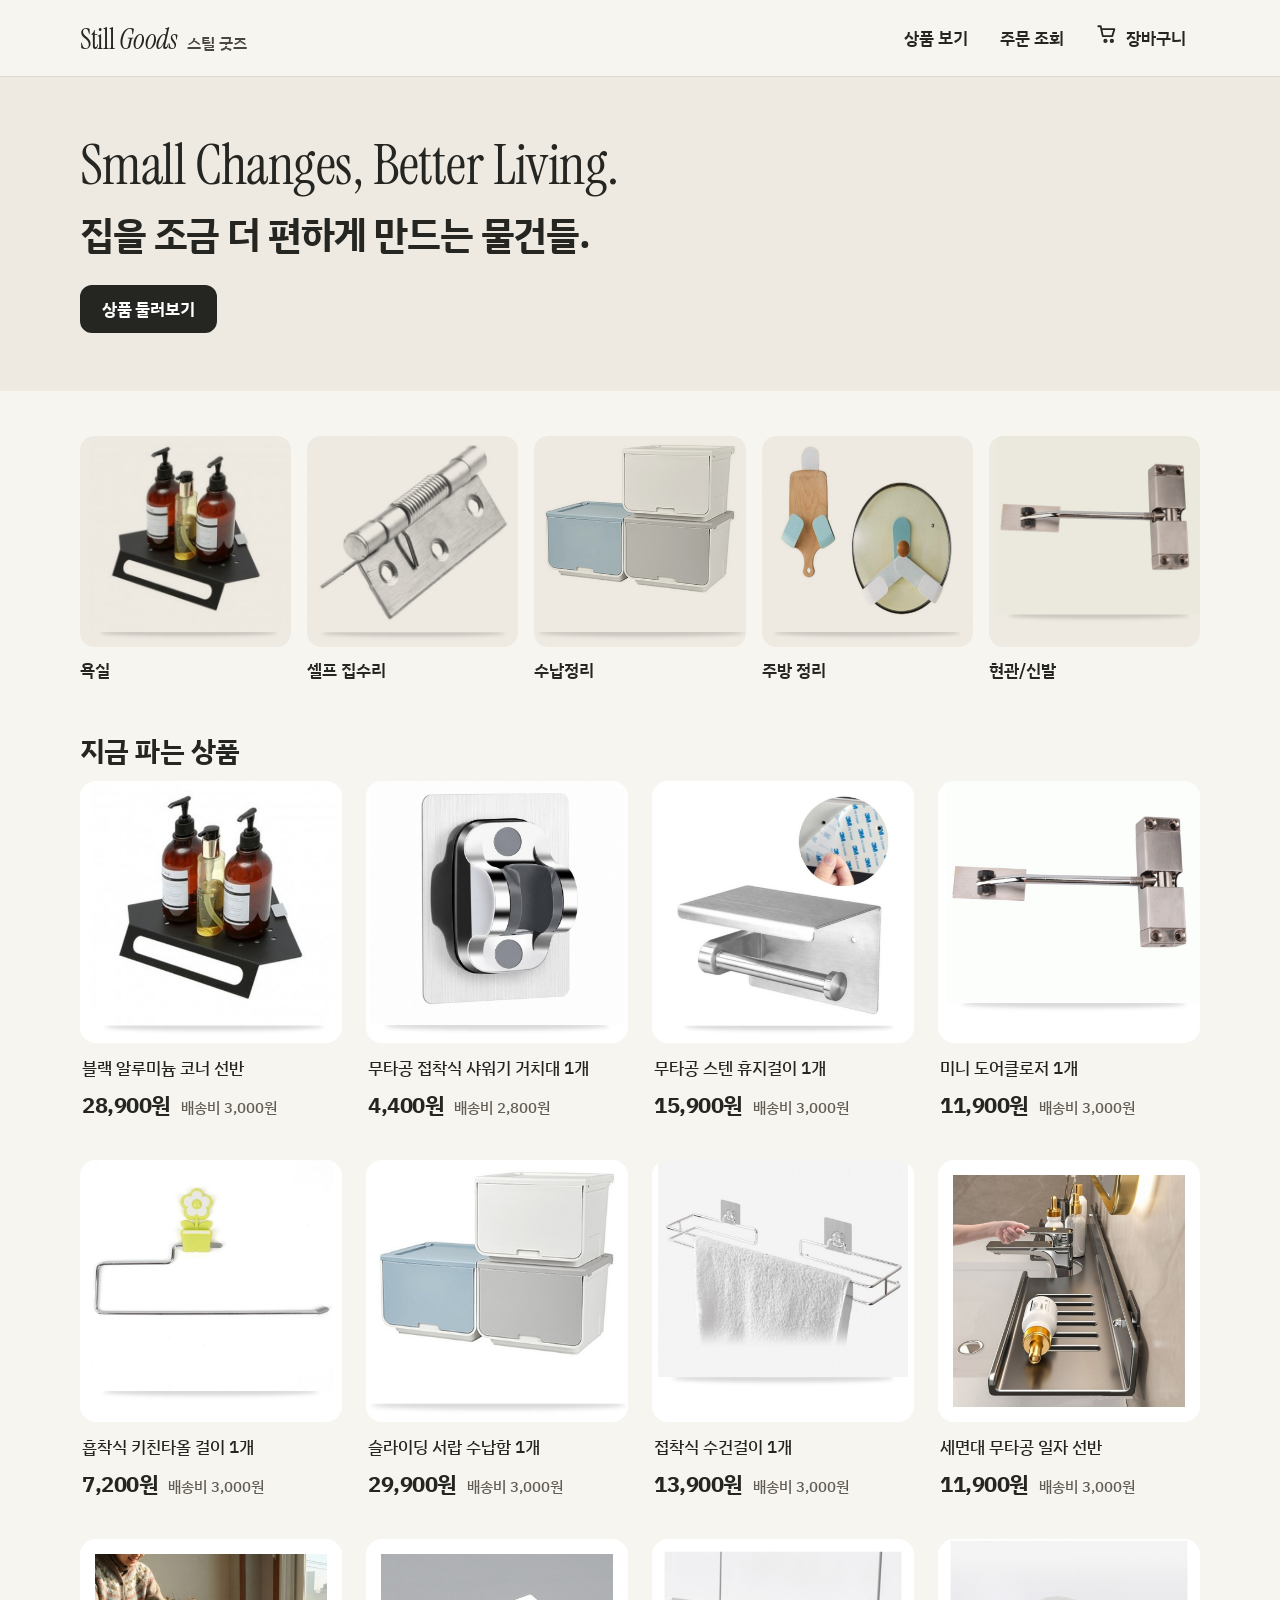
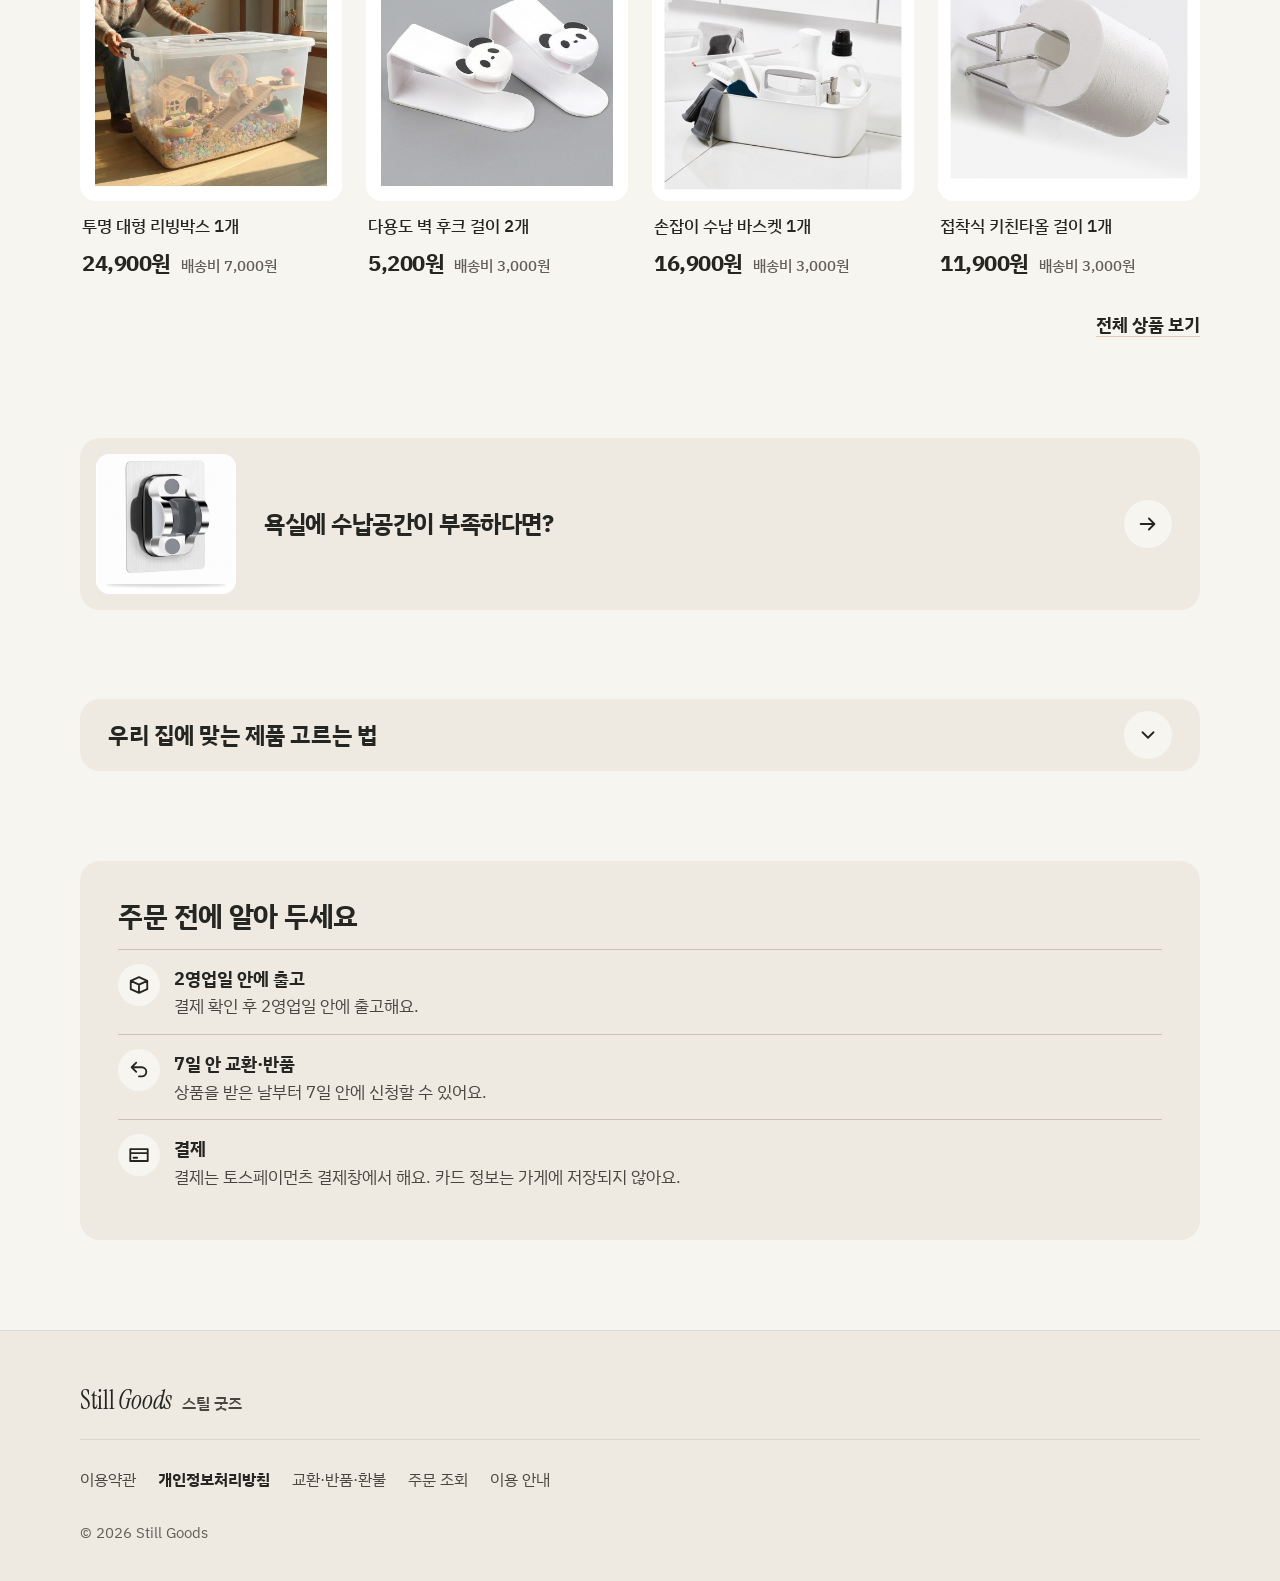
==== index.html @ 05ec506e "Still Goods 5판 — 홈 '배송비 포함' 안내 줄은 모두 배송비 포함일 때만(사실 문장)" ====
<!doctype html>
<html lang="ko">
<head>
<meta charset="utf-8">
<meta name="viewport" content="width=device-width, initial-scale=1, viewport-fit=cover">
<title>Still Goods 스틸 굿즈</title>
<meta name="description" content="Still Goods 스틸 굿즈 — 집을 직접 관리할 때 필요한 생활용품을 분야별로 골라 보세요.">
<meta name="theme-color" content="#ffffff">
<link rel="icon" href="assets/icon.svg" type="image/svg+xml">
<!-- 홈(4판) — 첫인상(영문 · 한글 한 줄 · 상품 사진 셋) → 분야(사진 칸) → 지금 파는 상품 → 문제 → 해결 → 고르는 법(접힌 카드 · data/guides.json) → 주문 전에 알아 두세요 → 문의(config.json contact) -->
<link rel="preconnect" href="https://fonts.googleapis.com">
<link rel="preconnect" href="https://fonts.gstatic.com" crossorigin>
<link rel="stylesheet" href="https://fonts.googleapis.com/css2?family=Instrument+Serif:ital@0;1&family=IBM+Plex+Mono:wght@400;500&family=IBM+Plex+Sans+KR:wght@400;500;600;700&display=swap">
<link rel="stylesheet" href="assets/style.css">
<link rel="stylesheet" href="assets/shop.css">
</head>
<body data-page="home">

<header class="hd">
  <div class="wrap hd-row">
    <a class="wm" href="index.html" aria-label="Still Goods 스틸 굿즈 처음으로" data-copy-aria="brand.home_aria"><span class="wm-en">Still <i>Goods</i></span><span class="wm-ko" data-copy="brand.name_ko">스틸 굿즈</span></a>
    <nav class="nav" aria-label="가게 메뉴" data-copy-aria="nav.aria" data-shop><a class="nav-wide" href="shop.html" data-nav="shop" data-copy="nav.shop">상품 보기</a><a class="nav-wide" href="order.html" data-nav="order" data-copy="nav.order">주문 조회</a><a class="nav-cart" href="cart.html" data-nav="cart"><span data-icon="cart"></span><span class="nav-cart-t" data-copy="nav.cart">장바구니</span><span class="cnt" data-cart-count></span></a><button class="nav-menu" type="button" aria-expanded="false" aria-controls="navPanel" aria-label="메뉴" data-copy-aria="nav.menu" data-menu><span data-icon="menu"></span><span data-copy="nav.menu">메뉴</span></button></nav>
  </div>
  <div class="nav-panel" id="navPanel" data-shop hidden>
    <div class="wrap"><a href="shop.html" data-copy="nav.shop">상품 보기</a><a href="order.html" data-copy="nav.order">주문 조회</a><a href="#ask" data-contact hidden data-copy="nav.inquiry">문의하기</a></div>
  </div>
</header>

<main id="top">
  <!-- 첫인상 — 영문 한 줄 · 한글 한 줄 · 단추(글 + 여백). config.json hero_photo(쓰는 장면 사진, 예: assets/hero.jpg)가 생기면 그 자리에 큰 사진 한 장(app.js — 비면 숨김 · 요청 0) -->
  <section class="hero" id="hero" aria-labelledby="heroH">
    <div class="wrap hero-row">
      <div class="hero-t">
        <p class="hero-en" lang="en" data-copy="home.hero_en">Small Changes, Better Living.</p>
        <h1 class="hero-ko" id="heroH" data-copy="home.hero_ko">집을 조금 더 편하게 만드는 물건들.</h1>
        <a class="btn small hero-go" href="shop.html" data-shop data-copy="home.hero_cta">상품 둘러보기</a>
      </div>
      <div class="hero-photo" id="heroPhoto" hidden></div>
    </div>
  </section>

  <!-- 분야 — data/products.json 의 분야 값(상품이 있는 분야만) · 대표 상품 사진 + 분야 이름 -->
  <section class="sec" id="catsSec" aria-label="분야" data-copy-aria="filter.aria" data-shop>
    <div class="wrap">
      <ul class="cats" id="cats"></ul>
    </div>
  </section>

  <section class="sec" id="picks" aria-labelledby="picksH">
    <div class="wrap">
      <div class="sec-head">
        <div><h2 class="h2" id="picksH" data-copy="home.grid_title">지금 파는 상품</h2><p class="sub" id="gridSub" data-copy="home.grid_sub" hidden>모두 배송비가 포함된 가격이에요.</p></div>
      </div>
      <ul class="grid" id="grid"></ul>
      <p class="grid-more"><a class="textlink" href="shop.html" data-shop data-copy="home.all">전체 상품 보기</a></p>
    </div>
  </section>

  <!-- 문제 → 해결 — copy.ko.js 의 home.problem.<분야> 문장이 있고 그 분야 상품이 있을 때만 카드(없으면 절째 숨김) -->
  <section class="sec" id="problems" hidden>
    <div class="wrap">
      <ul class="probs" id="probList"></ul>
    </div>
  </section>

  <!-- 고르는 법 — 한 줄 카드(닫힘 기본) → 열면 data/guides.json 의 분야 탭 · 세 단계 · 주의 · 그 분야 상품 보기(없으면 숨김) -->
  <section class="sec" id="guide" aria-labelledby="guideH" hidden>
    <div class="wrap">
      <details class="guide-card">
        <summary><h2 class="guide-card-t" id="guideH" data-copy="home.guide_card">우리 집에 맞는 제품 고르는 법</h2><span class="guide-card-ic" data-icon="chev"></span></summary>
        <div class="guide-body">
          <div class="filters guide-tabs" id="guideTabs" role="group" aria-label="분야 고르기" data-copy-aria="guide.tabs_aria"></div>
          <ol class="guide-steps" id="guideSteps"></ol>
          <div class="cautions" id="guideCautions" hidden>
            <h3 data-copy="guide.cautions_title">고를 때 이런 점도 봐 주세요</h3>
            <ul id="guideCautionList"></ul>
          </div>
          <a class="textlink" id="guideGo" href="shop.html" data-shop hidden></a>
        </div>
      </details>
    </div>
  </section>

  <section class="sec" id="promise" aria-labelledby="promiseH">
    <div class="wrap">
      <div class="promise">
        <h2 class="h2" id="promiseH" data-copy="promise.title">주문 전에 알아 두세요</h2>
        <ul class="three">
          <li id="trustShip" hidden><span class="three-ic" data-icon="truck"></span><div><b data-copy="home.trust_1.title">배송비 포함</b><span data-copy="home.trust_1.desc">상품 가격에 배송비가 포함되어 있어요.</span></div></li>
          <li><span class="three-ic" data-icon="box"></span><div><b data-copy="home.trust_2.title">2영업일 안에 출고</b><span data-copy="home.trust_2.desc">결제 확인 후 2영업일 안에 출고해요.</span></div></li>
          <li><span class="three-ic" data-icon="back"></span><div><b data-copy="home.trust_3.title">7일 안 교환·반품</b><span data-copy="home.trust_3.desc">상품을 받은 날부터 7일 안에 신청할 수 있어요.</span></div></li>
          <li><span class="three-ic" data-icon="card"></span><div><b data-copy="three.pay">결제</b><span data-copy="checkout.real_note">결제는 토스페이먼츠 결제창에서 해요. 카드 정보는 가게에 저장되지 않아요.</span></div></li>
        </ul>
      </div>
    </div>
  </section>

  <div class="wrap">
    <section class="sec" id="ask" aria-labelledby="askH" hidden>
      <div class="ask"><span class="ask-ic" data-icon="chat"></span><div class="ask-t"><b id="askH" data-copy="ask.title">궁금한 점이 있으세요?</b><p data-copy="ask.body">편한 방법으로 물어보세요. 확인하고 답해 드려요.</p><p class="note" id="askHours" hidden></p></div><div class="ask-btns" id="askBtns"></div></div>
    </section>
  </div>

  <!-- 다른 곳에서도 — config.json 에 장터 주소(https)가 있을 때만 -->
  <section class="sec stores" id="stores" aria-labelledby="storesH" hidden>
    <div class="wrap">
      <div class="sec-head"><div><h2 class="h2" id="storesH" data-copy="home.stores_title">다른 곳에서도</h2><p class="sub" data-copy="home.stores_sub">같은 상품을 장터에서도 팔아요.</p></div></div>
      <div class="btns">
        <a class="btn ghost go is-off" id="goCoupang" href="#" aria-disabled="true" hidden><span data-copy="home.store_coupang">쿠팡</span><span data-icon="arrow"></span></a>
        <a class="btn ghost go is-off" id="goNaver" href="#" aria-disabled="true" hidden><span data-copy="home.store_naver">네이버 스마트스토어</span><span data-icon="arrow"></span></a>
      </div>
    </div>
  </section>
</main>

<footer class="ft">
  <div class="wrap">
    <div class="ft-top"><a class="wm" href="index.html"><span class="wm-en">Still <i>Goods</i></span><span class="wm-ko" data-copy="brand.name_ko">스틸 굿즈</span></a></div>
    <nav class="ft-links" aria-label="약관과 안내" data-copy-aria="footer.links_aria" data-shop><a href="policy/terms.html" data-copy="footer.terms">이용약관</a><a href="policy/privacy.html"><b data-copy="footer.privacy">개인정보처리방침</b></a><a href="policy/refund.html" data-copy="footer.refund">교환·반품·환불</a><a href="order.html" data-copy="nav.order">주문 조회</a><a href="#ask" data-contact hidden data-copy="nav.inquiry">문의하기</a><a href="LICENSES.md" data-copy="footer.info_link">이용 안내</a></nav>
    <dl class="biz" id="biz" hidden></dl>
    <p class="copy" data-copy="footer.copyright">© 2026 Still Goods</p>
  </div>
</footer>

<script src="assets/copy.ko.js"></script>
<script src="assets/ui.js"></script>
<script src="assets/app.js"></script>
</body>
</html>
---- assets/style.css ----
/* Still Goods · 스틸 굿즈 — 4판 디자인 체계(docs/자사몰_디자인_방향_4판.md — 3판의 색 · 글꼴 위에 차례 · 겉모습만 바꿈)
   4판: 카드 · 분야 칸 · 상자 테두리 0(여백 · 옅은 바탕으로 나눔) · 초록 세로줄 0 · 배지 → 작은 글 · 폰 h1 28px · 구획 여백 넓게.
   입력 칸 · 체크 · 단추 · 칩의 테두리는 그대로(조작 요소는 테두리가 있어야 보인다).
   색(4판 2차, 오너 선택 2026-10-29 — 시안 A 수정판): 웜 아이보리 바탕(#F7F5F0) · 크림 구획(#EEEAE2) · 차콜 글자 · 단추(#252521, 흰 글 15:1) · 주황(#C66A43)은 아이콘 · 밑줄 · 초점만 ·
   보조글 #625D55(바탕 6.0:1 · 크림 5.4:1). 고딕(IBM Plex Sans KR) · 워드마크 · 첫 화면 영문만 Instrument Serif · 주문번호 같은 값은 IBM Plex Mono.
   방향서 3절: 사진이 주인공(칸 가득) · 본문 18px(폰 17px) · 값 22~32px 굵게 · 대비 7:1 근처 · 누르는 곳 48px 이상 · 한 줄에 한 정보.
   아치 · 번호판 · 영문 머리말 0. 이 파일 = 바탕 · 머리 · 바닥 · 단추 · 사진 칸 · 홈. 가게 부품은 shop.css. */
:root{
  --bg:#F7F5F0; --soft:#EEEAE2; --soft-2:#E4DFD5; --line:#DDD8CE; --line-2:#C9C3B7;
  --ink:#252521; --ink-2:#4A463F; --ink-3:#625D55;
  /* --green = 단추 · 링크 · 켜진 칩의 강조색(이름은 3판 그대로, 값은 차콜). 주황 --accent 는 아이콘 · 밑줄 · 초점 테두리만(글자 · 단추엔 대비 3.5:1 미달) */
  --green:#252521; --green-2:#0F0F0D; --green-soft:#F1E4DC; --green-line:#E3C9BA; --accent:#C66A43;
  --warn:#8a3b2e; --warn-soft:#f7e9e5;
  --f-ui:"IBM Plex Sans KR","Apple SD Gothic Neo","Malgun Gothic",sans-serif;
  --f-mono:"IBM Plex Mono",monospace;
  --f-display:"Instrument Serif","Times New Roman",serif;
  --r:16px; --gut:clamp(16px,4vw,40px); --sec:clamp(52px,7vw,96px);
}
*{box-sizing:border-box}
html{-webkit-text-size-adjust:100%;scroll-behavior:smooth}
body{margin:0;background:var(--bg);color:var(--ink);font-family:var(--f-ui);font-size:18px;line-height:1.7;word-break:keep-all;overflow-wrap:break-word;-webkit-font-smoothing:antialiased}
img{display:block;max-width:100%}
a{color:inherit;text-decoration:none}
button,input,select,textarea{font:inherit;color:inherit}
h1,h2,h3,p{margin:0}
[hidden]{display:none !important}
.wrap{width:100%;max-width:1200px;margin:0 auto;padding:0 var(--gut)}
.wrap.narrow{max-width:880px}
.ic{width:1em;height:1em;flex:none;fill:none;stroke:currentColor;stroke-width:2;stroke-linecap:round;stroke-linejoin:round}
:focus-visible{outline:3px solid var(--accent);outline-offset:3px;border-radius:8px}
/* 주황 강조 — 아이콘 동그라미 · 글 단추 밑줄 · 장바구니 개수만(글자 · 단추엔 쓰지 않음) */
.three-ic,.prob-go,.guide-card-ic,.ask-ic{color:var(--accent)}
.textlink{text-decoration-color:var(--accent)}
.cnt{background:var(--accent)}

/* ── 머리 ── */
.hd{position:sticky;top:0;z-index:20;background:var(--bg);border-bottom:1px solid var(--line);padding-top:env(safe-area-inset-top)}
.hd-row{display:flex;align-items:center;justify-content:space-between;gap:16px;min-height:76px}
.wm{display:inline-flex;align-items:baseline;gap:10px;min-height:48px;padding-top:12px;white-space:nowrap}
.wm-en{font-family:var(--f-display);font-size:28px;line-height:1;letter-spacing:-.01em;color:var(--ink)}
.wm-en i{font-style:italic}
.wm-ko{font-size:16px;font-weight:600;color:var(--ink-2)}
.nav{display:flex;align-items:center;gap:4px}
.nav a{display:inline-flex;align-items:center;gap:8px;min-height:48px;padding:0 14px;border-radius:12px;font-size:17px;font-weight:600;color:var(--ink)}
.nav a:hover{background:var(--soft)}
.nav a[aria-current="page"]{background:var(--green-soft);color:var(--green)}
.nav .ic{font-size:22px}
/* 4판 폰 메뉴 — 단추 · 아래로 펼치는 작은 판(컴퓨터 너비에서는 숨김) */
.nav-menu{display:none;align-items:center;gap:8px;min-height:48px;min-width:48px;padding:0 14px;border:2px solid var(--line-2);border-radius:12px;background:var(--bg);font-size:17px;font-weight:600;cursor:pointer}
.nav-menu .ic{font-size:22px}
.nav-menu[aria-expanded="true"]{border-color:var(--green);color:var(--green)}
.nav-panel{border-top:1px solid var(--line);background:var(--bg)}
.nav-panel .wrap{display:flex;flex-direction:column;padding-top:6px;padding-bottom:10px}
.nav-panel a{display:flex;align-items:center;min-height:52px;font-size:18px;font-weight:600;border-bottom:1px solid var(--soft-2)}
.nav-panel a:last-child{border-bottom:0}
@media (min-width:720px){.nav-panel{display:none !important}}
.cnt{display:inline-grid;place-items:center;min-width:24px;height:24px;padding:0 7px;border-radius:999px;background:var(--green);color:#fff;font-size:15px;font-weight:700;line-height:1}
.cnt:empty{display:none}

/* 시험 결제 띠 */
.band{padding:10px var(--gut);background:#fff4d6;border-bottom:1px solid #e8d49a;color:#5a4300;font-size:16px;font-weight:600;text-align:center}

/* ── 단추 ── */
.btn{display:inline-flex;align-items:center;justify-content:center;gap:10px;min-height:56px;padding:0 28px;border:2px solid var(--green);border-radius:12px;
  background:var(--green);color:#fff;font-size:18px;font-weight:700;letter-spacing:-.01em;text-align:center;cursor:pointer;transition:background .2s,border-color .2s}
.btn:hover{background:var(--green-2);border-color:var(--green-2)}
.btn .ic{font-size:22px}
.btn.line,.btn.ghost{background:var(--bg);color:var(--ink);border-color:var(--line-2)}
.btn.line:hover,.btn.ghost:hover{border-color:var(--ink);background:var(--bg)}
.btn.small{min-height:48px;padding:0 20px;font-size:17px}
.btn.wide{width:100%}
.btn.big{min-height:60px;font-size:19px}
.btn[disabled],.btn[aria-disabled="true"]{background:var(--soft-2);border-color:var(--soft-2);color:var(--ink-3);cursor:not-allowed}
.textlink{display:inline-flex;align-items:center;gap:6px;min-height:48px;font-weight:700;color:var(--green);text-decoration:underline;text-underline-offset:5px;text-decoration-color:var(--green-line)}
.textlink .ic{font-size:20px}

/* ── 사진 칸 — 상품이 칸의 90% 를 채우게(ui.js) ── */
.pic{position:relative;overflow:hidden;background:#fff;aspect-ratio:1/1}
.pic img{position:absolute;left:5%;top:5%;width:90%;max-width:none;height:auto}

/* ── 쪽 공통 ── */
.page{padding-top:clamp(20px,3vw,36px)}
.page-head{margin-bottom:clamp(20px,3vw,32px)}
.page-head h1{font-size:clamp(28px,3.4vw,40px);font-weight:700;line-height:1.3;letter-spacing:-.03em}
.lede{margin-top:10px;max-width:40em;font-size:clamp(17px,1.6vw,19px);line-height:1.7;color:var(--ink-2)}
.sec{padding-top:var(--sec)}
.h2{font-size:clamp(23px,2.3vw,28px);font-weight:700;line-height:1.35;letter-spacing:-.02em}
.sub{margin-top:6px;font-size:17px;color:var(--ink-2)}
.sec-head{display:flex;align-items:flex-end;justify-content:space-between;gap:16px;margin-bottom:12px}
.grid-more{display:flex;justify-content:flex-end;margin-top:18px}   /* 전체 상품 보기 — 격자 아래(4판 2차: 제목 밑에 홀로 서던 글 단추를 끝으로) */
/* 4판 2차: 첫 화면 바로 아래 분야 · 상품은 구획 간격의 반 — 문제 · 고르는 법 · 알아 두세요 사이는 --sec 그대로 */
#catsSec,#picks{padding-top:clamp(28px,3.5vw,48px)}
.note{margin:0;font-size:16px;line-height:1.6;color:var(--ink-3)}

/* ── 홈: 브랜드 첫인상(4판 2차 — 글 + 여백. assets/hero.jpg 가 있을 때만 옆(폰은 아래)에 큰 사진 한 장) ── */
.hero{background:var(--soft);padding:clamp(28px,4.5vw,64px) 0 clamp(32px,4.5vw,64px)}
.hero-row{display:grid;grid-template-columns:minmax(0,1fr);gap:clamp(24px,4vw,64px);align-items:center}
.hero-row.has-photo{grid-template-columns:minmax(0,1fr) minmax(0,1.15fr)}
.hero-en{font-family:var(--f-display);font-size:clamp(34px,4.4vw,60px);line-height:1.08;letter-spacing:-.01em;color:var(--ink)}
.hero-ko{margin-top:14px;font-size:clamp(28px,3vw,40px);font-weight:700;line-height:1.35;letter-spacing:-.03em}
.hero-go{margin-top:24px}
/* 사진 파일 그대로 — 칸을 채워 자름(object-fit:cover), 90% 맞춤 · 가공 · 글자 얹기 0 */
.hero-photo{overflow:hidden;aspect-ratio:4/3;border-radius:20px;background:var(--soft-2)}
.hero-photo img{width:100%;height:100%;max-width:none;object-fit:cover}

/* ── 홈: 분야(4판 2차 — 사진이 칸 전체 · 이름은 사진 아래 작은 글. 상자 0) ── */
.cats{list-style:none;margin:0;padding:0;display:grid;grid-template-columns:repeat(auto-fit,minmax(150px,1fr));gap:16px}
.cat{display:flex;flex-direction:column;gap:8px;height:100%}
.cat .pic{border-radius:14px;background:var(--soft)}
.cat .pic img{mix-blend-mode:multiply}   /* 사진의 흰 바탕이 칸의 옅은 바탕으로 보이게(파일은 그대로) */
.cat:hover .pic{background:var(--soft-2)}
.cat-name{display:flex;align-items:center;min-height:32px;font-size:17px;font-weight:600;line-height:1.35;text-align:left}

/* ── 홈: 문제 → 해결(문장이 있는 분야만 — 가로로 넓은 카드, 여러 장이면 2열) ── */
.probs{list-style:none;margin:0;padding:0;display:grid;grid-template-columns:minmax(0,1fr);gap:16px}
.probs.many{grid-template-columns:repeat(2,minmax(0,1fr))}
.prob{display:flex;align-items:center;gap:clamp(16px,2.4vw,28px);min-height:120px;padding:16px clamp(16px,2.4vw,28px) 16px 16px;border-radius:20px;background:var(--soft);transition:background .2s}
.prob:hover{background:var(--soft-2)}
.prob .pic{flex:none;width:clamp(96px,12vw,140px);border-radius:14px}
.prob-t{flex:1;font-size:clamp(19px,2vw,24px);font-weight:700;line-height:1.4;letter-spacing:-.02em}
.prob-go{display:grid;place-items:center;flex:none;width:48px;height:48px;border-radius:50%;background:var(--bg);color:var(--green)}
.prob-go .ic{font-size:22px}

/* ── 고르는 법 카드 · 목록 '이렇게 고르세요' 접힌 줄(details — 닫힘 기본) ── */
.guide-card{border-radius:20px;background:var(--soft)}
.guide-card > summary{display:flex;align-items:center;justify-content:space-between;gap:16px;min-height:72px;padding:12px clamp(18px,2.4vw,28px);cursor:pointer;list-style:none}
.guide-card > summary::-webkit-details-marker{display:none}
.guide-card-t{font-size:clamp(19px,2vw,23px);font-weight:700;line-height:1.4;letter-spacing:-.02em}
.guide-card-ic{display:grid;place-items:center;flex:none;width:48px;height:48px;border-radius:50%;background:var(--bg);color:var(--green);transition:transform .2s}
.guide-card-ic .ic{font-size:22px}
.guide-card[open] .guide-card-ic{transform:rotate(180deg)}
.guide-body{padding:0 clamp(18px,2.4vw,28px) clamp(18px,2.4vw,26px)}
.guide-body .guide-tabs{margin-top:0}
.guide-body .guide-steps{margin-top:14px}

/* ── 이렇게 고르세요(data/guides.json — 없으면 숨김) ── */
.guide-tabs{margin-top:16px}
#guide .textlink{margin-top:10px}
.guide-steps{list-style:none;margin:18px 0 0;padding:0;display:grid;grid-template-columns:repeat(3,minmax(0,1fr));gap:16px}
.guide-steps li{display:flex;gap:14px;padding:20px;border-radius:var(--r);background:var(--bg)}
.guide-steps .num{display:grid;place-items:center;flex:none;width:44px;height:44px;border-radius:50%;background:var(--green);color:#fff;font-size:20px;font-weight:700;font-variant-numeric:tabular-nums}
.guide-steps b{display:block;font-size:19px;font-weight:700;line-height:1.4}
.guide-steps p{margin-top:4px;font-size:16.5px;line-height:1.6;color:var(--ink-2)}
/* 고를 때 이런 점도 — 분야 cautions(후기 · 문의에서 자주 나온 점) 1~3줄, 세 단계 바로 아래 작은 상자 */
.cautions{margin-top:14px;padding:18px 22px;border-radius:var(--r);background:var(--bg)}
.cautions h3{font-size:18px;font-weight:700;line-height:1.4}
.cautions ul{list-style:none;margin:8px 0 0;padding:0;display:grid;gap:6px}
.cautions li{position:relative;padding-left:18px;font-size:16.5px;line-height:1.6;color:var(--ink-2)}
.cautions li::before{content:"";position:absolute;left:2px;top:.72em;width:7px;height:7px;border-radius:50%;background:var(--green)}

/* ── 상품 카드(4판: 사진 크게 → 이름 2줄 → 값. 테두리 · 세로줄 · 배지 0) ── */
.grid{list-style:none;margin:0;padding:0;display:grid;grid-template-columns:repeat(4,minmax(0,1fr));gap:36px 24px}
.card{display:flex;flex-direction:column;height:100%;background:var(--bg)}
.card .pic{border-radius:var(--r);background:#fff;transition:transform .25s}
.card:hover .pic{transform:translateY(-2px)}
.card:hover .card-name{text-decoration:underline;text-underline-offset:4px;text-decoration-color:var(--line-2)}
.card-info{display:flex;flex-direction:column;gap:6px;padding:12px 2px 0}
.card-name{font-size:17px;font-weight:500;line-height:1.5;display:-webkit-box;-webkit-line-clamp:2;-webkit-box-orient:vertical;overflow:hidden}
.card-price{display:flex;flex-wrap:wrap;align-items:baseline;gap:4px 10px}
.card-price b{font-size:22px;font-weight:700;letter-spacing:-.02em;font-variant-numeric:tabular-nums}
.card-ship{font-size:15px;font-weight:500;color:var(--ink-3)}
.card-unit{font-size:15.5px;color:var(--ink-2);font-variant-numeric:tabular-nums}
.card-sub{margin-top:-2px;font-size:15px;line-height:1.5;color:var(--ink-2)}
.card .tags{gap:4px}
.card .tag{padding:1px 7px;border-radius:6px}
/* 한 줄 약속 — 홈 첫 줄(문구가 올 때까지 숨김) */
.card.is-out .pic img{opacity:.5;filter:grayscale(.5)}
/* 4판: 배지 → 작은 글(상세 값 옆 '배송비 포함') */
.chip-ok{display:inline-flex;align-items:center;font-size:16px;font-weight:600;color:var(--ink-2);line-height:1.4}
.tag{display:inline-flex;align-items:center;padding:3px 9px;border-radius:7px;border:1px solid var(--line-2);background:var(--bg);color:var(--ink-2);font-size:15px;font-weight:600;line-height:1.4}
.tag.solid{background:var(--ink);border-color:var(--ink);color:#fff}
.tags{display:flex;flex-wrap:wrap;gap:6px}

/* ── 주문 전에 알아 두세요 · 세 줄 ── */
.promise{padding:clamp(22px,3vw,36px) clamp(20px,3vw,40px);border-radius:20px;background:var(--soft)}
.three{list-style:none;margin:14px 0 0;padding:0}
.three li{display:flex;align-items:flex-start;gap:14px;padding:14px 0}
.three li + li{border-top:1px solid var(--line)}
.three-ic{display:grid;place-items:center;flex:none;width:42px;height:42px;border-radius:50%;background:var(--green-soft);color:var(--green)}
.three-ic .ic{font-size:22px}
.three li > div > b{display:block;font-size:17.5px;font-weight:700}
.three li > div > span{display:block;font-size:16.5px;line-height:1.6;color:var(--ink-2)}
.promise .three li + li{border-top-color:var(--line-2)}
.promise .three-ic{background:var(--bg)}

/* ── 문의(config.json contact — 비면 숨김) ── */
.ask{display:flex;flex-wrap:wrap;align-items:center;gap:16px 18px;padding:24px 28px;border-radius:18px;background:var(--soft)}
.ask-ic{display:grid;place-items:center;flex:none;width:54px;height:54px;border-radius:50%;background:var(--bg);color:var(--green)}
.ask-ic .ic{font-size:26px}
.ask-t{flex:1 1 280px}
.ask-t b{display:block;font-size:20px;font-weight:700}
.ask-t p{margin-top:4px;font-size:17px;color:var(--ink-2)}
.ask-btns{display:flex;flex-wrap:wrap;gap:10px}

/* ── 다른 곳(장터 주소가 있을 때만) ── */
.stores .btns{display:flex;flex-wrap:wrap;gap:12px}

/* ── 바닥 ── */
.ft{margin-top:var(--sec);background:var(--soft);border-top:1px solid var(--line);padding:44px 0 calc(36px + env(safe-area-inset-bottom))}
.ft .wrap{display:flex;flex-direction:column;gap:16px}
.ft-top{display:flex;flex-wrap:wrap;align-items:baseline;gap:10px 14px;padding-bottom:16px;border-bottom:1px solid var(--line)}
.ft-top .wm-en{font-size:26px}
.ft-links{display:flex;flex-wrap:wrap;gap:0 22px}
.ft-links a{display:inline-flex;align-items:center;min-height:48px;font-size:16px;color:var(--ink-2)}
.ft-links a:hover,.ft-links a[aria-current="page"]{color:var(--ink);text-decoration:underline;text-underline-offset:4px}
.ft-links b{font-weight:700;color:var(--ink)}
.biz{display:flex;flex-wrap:wrap;gap:4px 18px;margin:0;font-size:15px;line-height:1.7;color:var(--ink-2)}
.biz > div{display:inline-flex;gap:6px}
.biz dt{color:var(--ink-3)}
.biz dd{margin:0}
.copy{margin:0;font-size:15px;color:var(--ink-3)}

/* ── 첫 등장 ── */
@keyframes up{from{opacity:0;transform:translateY(10px)}to{opacity:1;transform:none}}
.rise{animation:up .6s cubic-bezier(.2,.7,.2,1) both;animation-delay:calc(var(--i,0) * 50ms)}

/* ── 너비 ── */
@media (max-width:1000px){
  .grid{grid-template-columns:repeat(3,minmax(0,1fr))}
}
/* 폰 머리(4판 — 720px 아래): 워드마크 · 장바구니(아이콘 + 개수) · 메뉴 단추. 상품 보기 · 주문 조회는 메뉴 판 안 */
@media (max-width:719px){
  .hd-row{min-height:64px;gap:8px}
  .nav{gap:6px}
  .nav .nav-wide{display:none}
  .nav .nav-cart{min-width:48px;justify-content:center;padding:0 12px}
  .nav-cart-t{position:absolute;width:1px;height:1px;margin:-1px;padding:0;overflow:hidden;clip:rect(0 0 0 0);white-space:nowrap;border:0}
  .nav-menu{display:inline-flex;padding:0 12px;font-size:16px}
  .hero-row,.hero-row.has-photo{grid-template-columns:minmax(0,1fr)}
  .probs.many{grid-template-columns:minmax(0,1fr)}
  /* 분야: 가로로 넘기는 한 줄 — 칸 폭 150px · 좌우 --gut 안쪽 여백으로 오른쪽 끝에 다음 칸이 살짝 보이게 */
  .cats{display:flex;gap:12px;margin:0 calc(-1 * var(--gut));padding:0 var(--gut) 4px;overflow-x:auto;scroll-snap-type:x mandatory;scroll-padding:0 var(--gut);scrollbar-width:none;-webkit-overflow-scrolling:touch}
  .cats::-webkit-scrollbar{display:none}
  .cats > li{flex:0 0 150px;scroll-snap-align:start}
  .cat-name{font-size:16px}
}
@media (max-width:760px){
  body{font-size:17px}
  .wm{gap:8px}
  .wm-en{font-size:25px}
  .wm-ko{font-size:15px}
  .nav a{padding:0 10px;font-size:16px}
  .prob{min-height:0;padding:12px 14px 12px 12px}
  .prob .pic{width:88px}
  .guide-steps{grid-template-columns:minmax(0,1fr);gap:10px}
  .guide-steps li{padding:16px}
  .cautions{padding:16px 18px}
  .grid{grid-template-columns:repeat(2,minmax(0,1fr));gap:28px 14px}
  .card-info{padding:10px 2px 0}
  .card-name{font-size:16px}
  .card-price b{font-size:20px}
  .card-unit{font-size:15px}
  .sec-head{flex-direction:column;align-items:flex-start;gap:12px}
  .promise{padding:20px}
  .guide-card > summary{min-height:64px}
  .ask{flex-direction:column;align-items:flex-start;padding:22px}
  .ask-btns{width:100%}
  .ask-btns .btn{flex:1 1 100%}
}
@media (prefers-reduced-motion:reduce){
  html{scroll-behavior:auto}
  .rise{animation:none}
  .btn,.prob,.card .pic,.nav a,.guide-card-ic{transition:none}
  .card:hover .pic{transform:none}
}
---- assets/shop.css ----
/* Still Goods · 스틸 굿즈 — 가게 쪽 부품(style.css 위에 얹는다). 4판: 상자 테두리 → 여백 · 옅은 바탕(--soft), 입력 칸 · 체크 · 단추 · 칩 테두리는 그대로
   목록(분야 칩 · 카드) · 상세(사진 → 이름 → 값 → 담기 → 세 줄 → 맞아요/안 맞아요 → 설명 · 고시 · 폰 아래 고정 띠)
   · 단계 표시 · 장바구니 줄 · 합계 상자 · 주문서 칸 · 동의 · 결과 · 조회 · 약관 글. 색은 흰 · 옅은 회색 · 초록 하나. */

/* ── 목록 ── */
.crumb{display:flex;flex-wrap:wrap;align-items:center;gap:6px 10px;min-height:48px;margin-bottom:8px;font-size:16px;color:var(--ink-2)}
.crumb a{display:inline-flex;align-items:center;justify-content:center;min-height:48px;min-width:48px;text-decoration:underline;text-underline-offset:4px;text-decoration-color:var(--line-2)}
.example-note{margin:0 0 18px;padding:12px 16px;border-radius:12px;background:#fff4d6;color:#5a4300;font-size:16px;font-weight:600}
.list-meta{display:flex;flex-wrap:wrap;align-items:center;justify-content:space-between;gap:12px 20px;margin-bottom:22px}
.filters{display:flex;flex-wrap:wrap;gap:8px}
.chip{display:inline-flex;align-items:center;gap:8px;min-height:48px;padding:0 18px;border:2px solid var(--line);border-radius:999px;background:var(--bg);font-size:17px;font-weight:600;cursor:pointer;transition:border-color .2s,background .2s}
.chip:hover{border-color:var(--green)}
.chip small{font-size:15px;font-weight:600;color:var(--ink-3)}
.chip[aria-pressed="true"]{border-color:var(--green);background:var(--green);color:#fff}
.chip[aria-pressed="true"] small{color:#dcebe2}
.cat-guide{margin-bottom:28px}
.attrs{margin:-6px 0 22px}
.attrs .chip{min-height:48px;border-width:2px;font-size:16px}
.attrs .chip[aria-pressed="true"]{background:var(--green-soft);border-color:var(--green);color:var(--green)}
.attrs .chip[aria-pressed="true"] small{color:var(--green)}
.empty{padding:40px 24px;border-radius:var(--r);background:var(--soft);font-size:17px;line-height:1.7;color:var(--ink-2);text-align:center}
.empty p{margin:0}
.empty .empty-t{margin-bottom:4px;font-size:20px;font-weight:700;color:var(--ink)}
.empty a:not(.btn){color:var(--green);font-weight:700;text-decoration:underline;text-underline-offset:4px}
.empty .btn{margin-top:20px}

/* ── 상세 ── */
.item{display:grid;grid-template-columns:minmax(0,1.1fr) minmax(0,1fr);gap:clamp(28px,4vw,56px);align-items:start}
.gallery{min-width:0}
.gallery .pic{border-radius:20px}
.shots{display:flex;width:100%;overflow-x:auto;scroll-snap-type:x mandatory;scrollbar-width:none;border-radius:20px}
.shots::-webkit-scrollbar{display:none}
.shots > .pic{flex:0 0 100%;scroll-snap-align:center;border:0;border-radius:0}
.dots{display:flex;justify-content:center;gap:4px;margin-top:8px}
.dots button{display:grid;place-items:center;width:48px;height:48px;padding:0;border:0;background:none;cursor:pointer}
.dots i{display:block;width:11px;height:11px;border-radius:50%;background:var(--line-2)}
.dots button[aria-current="true"] i{background:var(--green)}
.buybox{min-width:0}
.buybox h1{font-size:clamp(24px,2.4vw,30px);font-weight:700;line-height:1.38;letter-spacing:-.02em}
.price-row{display:flex;flex-wrap:wrap;align-items:center;gap:8px 12px;margin-top:14px}
.bigprice{font-size:clamp(28px,2.8vw,32px);font-weight:700;letter-spacing:-.02em;font-variant-numeric:tabular-nums}
.unit{margin-top:4px;font-size:17px;color:var(--ink-2)}
.buybox .tags{margin-top:10px}
.field{display:flex;flex-direction:column;gap:8px}
.field > label,.field > .lab{font-size:17px;font-weight:600;color:var(--ink)}
.buybox .field{margin-top:22px}
.select,.input,.textarea{width:100%;min-height:56px;padding:12px 16px;border:2px solid var(--line-2);border-radius:12px;background:#fff;font-size:18px;line-height:1.4}
.textarea{min-height:120px;resize:vertical}
.select:focus,.input:focus,.textarea:focus{outline:none;border-color:var(--green);box-shadow:0 0 0 3px var(--green-soft)}
.input[aria-invalid="true"],.select[aria-invalid="true"]{border-color:var(--warn)}
.input::placeholder,.textarea::placeholder{color:#7b847b}
.buy{display:flex;flex-direction:column;gap:12px}
.buy .line{display:flex;align-items:center;justify-content:space-between;gap:14px}
.qty{display:inline-flex;align-items:center;border:2px solid var(--line-2);border-radius:12px;overflow:hidden;background:#fff}
.qty button{width:52px;height:52px;border:0;background:#fff;font-size:24px;line-height:1;cursor:pointer}
.qty button:hover{background:var(--soft)}
.qty button[disabled]{color:var(--line-2);cursor:not-allowed}
.qty output{min-width:52px;text-align:center;font-size:19px;font-weight:600}
.sum{font-size:21px;font-weight:700;font-variant-numeric:tabular-nums}
.msg{min-height:26px;margin:0;font-size:17px;line-height:1.6;color:var(--ink-2)}
.msg.err{color:var(--warn);font-weight:600}
.msg a{color:var(--green);font-weight:700;text-decoration:underline;text-underline-offset:4px}
.buybox .three{margin-top:16px;padding:2px 18px;border-radius:14px;background:var(--soft)}
.buybox .three li + li{border-top-color:var(--line-2)}
.buybox .three-ic{background:var(--bg)}
.narrow-col{max-width:880px}
.detail-body figure img{max-width:640px}
.fitbox{margin-top:clamp(36px,5vw,56px);padding:22px 24px;border-radius:18px;background:var(--soft)}
.fit-cols{display:grid;grid-template-columns:repeat(2,minmax(0,1fr));gap:20px;margin-top:14px}
.fit-col > b{display:block;padding-bottom:8px;margin-bottom:6px;border-bottom:1px solid var(--line-2);font-size:17.5px;font-weight:700}
.fit-col.yes > b{color:var(--green)}
.fit-col.no > b{color:var(--warn)}
.fit-col ul{list-style:none;margin:0;padding:0}
.fit-col li{display:flex;align-items:flex-start;gap:10px;padding:6px 0;font-size:17px;line-height:1.55}
.fit-col li .ic{margin-top:4px;font-size:19px;stroke-width:2.6}
.fit-col.yes li .ic{color:var(--green)}
.fit-col.no li .ic{color:var(--warn)}
.detail{margin-top:clamp(36px,5vw,56px)}
.detail .h2{padding-bottom:14px;border-bottom:2px solid var(--ink)}
.detail-body p{margin-top:14px;font-size:18px;line-height:1.8}
.detail-body figure{margin:18px 0 0}
.detail-body figure img{width:100%;border-radius:14px}
.tbl{width:100%;margin-top:18px;border-collapse:collapse;font-size:17px}
.tbl th{width:30%;padding:14px 12px 14px 0;border-bottom:1px solid var(--line);text-align:left;vertical-align:top;font-weight:600;color:var(--ink-2)}
.tbl td{padding:14px 0;border-bottom:1px solid var(--line);vertical-align:top}
.fold{border-radius:14px;background:var(--soft)}
.fold summary{display:flex;align-items:center;justify-content:space-between;min-height:60px;padding:0 20px;cursor:pointer;list-style:none;font-size:18px;font-weight:700}
.fold summary::-webkit-details-marker{display:none}
.fold summary::after{content:"+";font-size:24px;font-weight:400;color:var(--green)}
.fold[open] summary::after{content:"−"}
.fold > div{padding:0 20px 18px}
/* 폰: 아래 고정 사기 띠 */
.buybar{display:none}
@media (max-width:760px){
  .buybar{position:fixed;left:0;right:0;bottom:0;z-index:30;display:flex;align-items:center;gap:12px;padding:10px var(--gut) calc(10px + env(safe-area-inset-bottom));background:var(--bg);border-top:1px solid var(--line);box-shadow:0 -10px 24px -18px rgba(0,0,0,.35)}
  .buybar-sum{font-size:22px;font-weight:700;font-variant-numeric:tabular-nums;white-space:nowrap}
  .buybar .btn{flex:1;min-height:56px;padding:0 16px}
  body.has-buybar{padding-bottom:84px}
}

/* ── 단계(장바구니 → 주문서 → 결제) ── */
.steps{list-style:none;display:flex;flex-wrap:wrap;align-items:center;gap:8px 12px;margin:0 0 22px;padding:0;counter-reset:s}
.steps li{display:inline-flex;align-items:center;gap:8px;font-size:16px;font-weight:600;color:var(--ink-3);counter-increment:s}
.steps li::before{content:counter(s);display:inline-grid;place-items:center;width:30px;height:30px;border-radius:50%;border:2px solid var(--line-2);font-size:15px;font-weight:700;color:var(--ink-3)}
.steps li[aria-current="step"]{color:var(--ink)}
.steps li[aria-current="step"]::before{background:var(--green);border-color:var(--green);color:#fff}
.steps li.done{color:var(--ink-2)}
.steps li.done::before{content:"✓";border-color:var(--green);color:var(--green)}
.steps li:not(:last-child)::after{content:"";width:28px;height:2px;margin-left:4px;background:var(--line-2)}

/* ── 장바구니 ── */
.split{display:grid;grid-template-columns:minmax(0,1fr) 380px;gap:clamp(24px,3vw,40px);align-items:start}
.lines-c{border-top:2px solid var(--ink)}
.c-row{display:grid;grid-template-columns:104px minmax(0,1fr) auto;gap:18px;align-items:center;padding:18px 0;border-bottom:1px solid var(--line)}
.c-row .pic{border-radius:12px;background:var(--soft)}
.c-row .t{display:flex;flex-direction:column;gap:4px;min-width:0}
.c-row .t a{display:flex;align-items:center;min-height:48px;font-size:17px;font-weight:600;line-height:1.5}
.c-row .t a:hover{text-decoration:underline;text-underline-offset:4px}
.c-row .opt{font-size:16px;color:var(--ink-2)}
.c-row .ctl{display:flex;align-items:center;gap:18px;justify-content:flex-end}
.c-row .lp{min-width:96px;text-align:right;font-size:19px;font-weight:700;font-variant-numeric:tabular-nums}
.linkbtn{appearance:none;flex:none;white-space:nowrap;min-height:48px;min-width:48px;padding:0 10px;border:0;background:none;font-size:16px;font-weight:600;color:var(--ink-2);cursor:pointer;text-decoration:underline;text-underline-offset:4px}
.linkbtn:hover{color:var(--warn)}
/* 구성 — 세트의 구성품 · 수량 · 나눠 적은 값, 맨 아래 종 · 개수 · 개당(값 · 담기 아래, 세 줄 위) */
.parts{margin-top:18px;padding:16px 20px 14px;border-radius:var(--r);background:var(--soft)}
.parts h2{font-size:18px;font-weight:700}
.parts-list{list-style:none;margin:6px 0 0;padding:0}
.parts-list li{display:grid;grid-template-columns:minmax(0,1fr) auto;gap:4px 14px;align-items:baseline;padding:10px 0;border-top:1px solid var(--line-2)}
.parts-list li:first-child{border-top:0}
.parts-list .pn{font-size:16.5px;line-height:1.5}
.parts-list .pq{font-size:16px;color:var(--ink-2);white-space:nowrap;font-variant-numeric:tabular-nums}
.parts-market{margin-top:4px;padding-top:10px;border-top:1px solid var(--line);font-size:15px;color:var(--ink-2);font-variant-numeric:tabular-nums}
/* 5판 골라 담기 — 장바구니 배송 묶음 · 상세 배송비 · 함께 담기 · 목록 더 보기 */
.c-group + .c-group{margin-top:10px}
.c-group-h{margin:0;padding:18px 0 4px;font-size:17px;font-weight:700;color:var(--ink-2)}
.c-group-ship{margin:0;padding:12px 0 14px;text-align:right;font-size:16px;color:var(--ink-2);font-variant-numeric:tabular-nums;border-bottom:1px solid var(--line)}
.ship-fee{font-size:16px;font-weight:500;color:var(--ink-3);font-variant-numeric:tabular-nums}
.sum-n{margin-left:8px;font-size:15px;font-weight:500;color:var(--ink-3)}
.together{margin-top:18px;padding:16px 20px 18px;border-radius:var(--r);background:var(--soft)}
.together h2{font-size:18px;font-weight:700}
.together > .note{margin-top:4px}
.tg-list{list-style:none;margin:10px 0 0;padding:0;display:grid;gap:12px}
.tg{display:grid;grid-template-columns:minmax(0,1fr) auto;gap:12px;align-items:center}
.tg-link{display:grid;grid-template-columns:72px minmax(0,1fr);gap:12px;align-items:center;min-width:0}
.tg-link .pic{border-radius:10px;background:#fff}
.tg-t{display:flex;flex-direction:column;gap:2px;min-width:0}
.tg-name{font-size:16px;line-height:1.45;display:-webkit-box;-webkit-line-clamp:2;-webkit-box-orient:vertical;overflow:hidden}
.tg-link:hover .tg-name{text-decoration:underline;text-underline-offset:4px}
.tg-price{font-size:17px;font-weight:700;font-variant-numeric:tabular-nums}
.tg-add{padding:0 16px;white-space:nowrap}
.more{display:flex;flex-direction:column;align-items:center;gap:8px;margin-top:36px}
.more .btn{min-width:200px}
.more .note{font-variant-numeric:tabular-nums}
/* 실측 한 줄 — 상세 사진 바로 아래 */
.ship-from{margin-top:2px}
.supplier-consent .ck{border-top:0}
.measure{margin-top:10px;font-size:16px;font-weight:600;color:var(--ink-2);font-variant-numeric:tabular-nums}
.summary{position:sticky;top:96px;padding:24px;border-radius:18px;background:var(--soft)}
.summary h2{font-size:21px;font-weight:700}
.sum-rows{margin:14px 0 18px}
.sum-rows > div{display:flex;justify-content:space-between;gap:16px;padding:8px 0;font-size:17px;color:var(--ink-2)}
.sum-rows dt,.sum-rows dd{margin:0}
.sum-rows dd{color:var(--ink);font-weight:600;font-variant-numeric:tabular-nums}
.sum-rows .total{margin-top:6px;padding-top:14px;border-top:2px solid var(--ink);font-size:20px;font-weight:700;color:var(--ink)}
.sum-rows .total dd{font-size:24px;font-weight:700}
.summary .note{margin-top:14px}
.summary .btn.wide{margin-top:16px}
.mini{list-style:none;margin:14px 0 0;padding:0;border-bottom:1px solid var(--line-2)}
.mini li{display:flex;justify-content:space-between;gap:14px;padding:8px 0;font-size:16.5px;line-height:1.5}
.mini .q{margin-left:6px;color:var(--ink-3)}
.mini .p{flex:none;font-weight:600;font-variant-numeric:tabular-nums}

/* ── 주문서 ── */
.form{display:flex;flex-direction:column;gap:clamp(24px,3vw,36px)}
.fset{margin:0;padding:0;border:0;display:flex;flex-direction:column;gap:18px}
.fset legend{margin-bottom:6px;padding:0;font-size:22px;font-weight:700}
.grid2{display:grid;grid-template-columns:repeat(2,minmax(0,1fr));gap:18px}
.req{margin-left:8px;padding:1px 7px;border-radius:6px;background:var(--green-soft);color:var(--green);font-size:15px;font-weight:700;vertical-align:2px}
.hint{margin:0;font-size:16px;line-height:1.6;color:var(--ink-2)}
/* 주소 찾기 — 우편번호 칸 옆 단추 · 그 아래 카카오 우편번호 서비스 상자(아래 로고는 가리지 않음 — 서비스 이용 조건) */
.zip-row{display:flex;gap:10px}
.zip-row .input{flex:1 1 auto;min-width:0}
.zip-btn{flex:none;min-height:48px;padding:0 18px;white-space:nowrap}
.postcode{margin-top:14px;border:1px solid var(--line-2);border-radius:var(--r);overflow:hidden;background:#fff}
.postcode-hd{display:flex;align-items:center;justify-content:space-between;gap:10px;padding:6px 6px 6px 16px;border-bottom:1px solid var(--line);background:var(--soft)}
.postcode-hd b{font-size:17px}
.postcode-body{height:470px}
.ferr{margin:0;font-size:16px;line-height:1.5;color:var(--warn);font-weight:600}
.agree{display:flex;flex-direction:column;border:1px solid var(--line);border-radius:16px;background:#fff}
.agree > * + *{border-top:1px solid var(--line)}
.ck{display:flex;align-items:center;gap:14px;min-height:60px;padding:8px 18px;cursor:pointer}
.ck.all{background:var(--soft);border-radius:16px 16px 0 0;font-weight:700}
.ck .grow{flex:1;font-size:17px}
.ck a{display:inline-flex;align-items:center;justify-content:center;min-height:48px;min-width:48px;font-size:16px;font-weight:600;color:var(--green);text-decoration:underline;text-underline-offset:4px}
.ck input{appearance:none;flex:none;width:26px;height:26px;margin:0;border:2px solid var(--ink-3);border-radius:7px;background:#fff;display:grid;place-content:center;cursor:pointer}
.ck input::before{content:"";width:12px;height:7px;border-left:3px solid #fff;border-bottom:3px solid #fff;transform:rotate(-45deg) translate(1px,-1px);opacity:0}
.ck input:checked{background:var(--green);border-color:var(--green)}
.ck input:checked::before{opacity:1}
.consent{padding:4px 18px 12px 58px}
.consent summary{display:inline-flex;align-items:center;min-height:48px;cursor:pointer;font-size:16px;font-weight:600;color:var(--ink-2)}
.consent summary::after{content:"+";margin-left:8px;color:var(--green)}
.consent[open] summary::after{content:"−"}
.consent .tbl{margin-top:4px;font-size:15.5px}
.todo{padding:1px 6px;border-radius:5px;background:#fff4d6;color:#5a4300;font-weight:700}

/* ── 결과(결제 끝 · 실패) · 조회 ── */
.result{max-width:720px}
.result h1{font-size:clamp(28px,3.4vw,38px);font-weight:700;line-height:1.3;letter-spacing:-.02em}
.result .msg{margin:12px 0 22px;font-size:18px}
.kv{margin:0 0 22px;border-top:2px solid var(--ink)}
.kv > div{display:grid;grid-template-columns:140px minmax(0,1fr);gap:16px;padding:12px 0;border-bottom:1px solid var(--line);font-size:17px}
.kv dt{color:var(--ink-2);font-weight:600}
.kv dd{margin:0}
.kv .mono{font-family:var(--f-mono);font-size:16.5px;letter-spacing:.02em}
.acts{display:flex;flex-wrap:wrap;gap:12px}
.status{display:inline-flex;align-items:center;gap:8px;margin-bottom:16px;padding:6px 14px;border-radius:999px;background:var(--green-soft);color:var(--green);font-size:18px;font-weight:700}
.status.wait{background:#fff4d6;color:#5a4300}
.spin{display:inline-block;width:18px;height:18px;margin-right:10px;border:3px solid var(--line-2);border-top-color:var(--green);border-radius:50%;vertical-align:-3px;animation:spin .9s linear infinite}
@keyframes spin{to{transform:rotate(360deg)}}
.lookup{display:grid;grid-template-columns:minmax(0,1fr) minmax(0,1fr) auto;gap:16px;align-items:end;max-width:880px;padding:22px;border-radius:18px;background:var(--soft)}
.panel{margin-top:24px}
.panel .result{max-width:none;padding:24px;border-radius:18px;background:var(--soft)}
.req-form{display:flex;flex-direction:column;gap:14px;margin-top:20px;padding-top:20px;border-top:1px solid var(--line)}
.radio{display:flex;flex-wrap:wrap;gap:10px}
.radio label{display:inline-flex;align-items:center;gap:10px;min-height:52px;padding:0 18px;border:2px solid var(--line-2);border-radius:12px;font-size:17px;font-weight:600;cursor:pointer}
.radio input{width:20px;height:20px;accent-color:var(--green)}

/* ── 약관 글(초안) ── */
.draft{display:inline-flex;margin-bottom:12px;padding:4px 12px;border-radius:999px;background:#fff4d6;color:#5a4300;font-size:15px;font-weight:700}
.meta{margin-top:8px;font-size:16px;color:var(--ink-2)}
.doc-wrap{display:grid;grid-template-columns:240px minmax(0,1fr);gap:clamp(24px,4vw,56px);align-items:start}
.toc{position:sticky;top:96px;padding:18px;border-radius:16px;background:var(--soft);font-size:16px}
.toc ol,.toc ul{margin:0;padding-left:20px}
.toc a{display:inline-flex;align-items:center;min-height:48px;color:var(--ink-2)}
.toc a:hover{color:var(--green);text-decoration:underline;text-underline-offset:4px}
.doc{max-width:760px;font-size:18px;line-height:1.85}
.doc h2{margin:36px 0 10px;padding-top:8px;font-size:22px;font-weight:700;line-height:1.4;scroll-margin-top:96px}
.doc h2:first-child{margin-top:0}
.doc h3{margin:22px 0 6px;font-size:19px;font-weight:700}
.doc p,.doc li{color:var(--ink)}
.doc p{margin:10px 0}
.doc ol,.doc ul{margin:10px 0;padding-left:24px}
.doc li{margin:6px 0}
.doc .tbl{font-size:16.5px}
.ph{display:inline-block;padding:0 6px;border-radius:5px;background:#fff4d6;font-family:var(--f-mono);font-size:15px;color:#5a4300}

/* ── 너비 ── */
@media (max-width:1000px){
  .split{grid-template-columns:minmax(0,1fr)}
  .summary{position:static}
  .doc-wrap{grid-template-columns:minmax(0,1fr)}
  .toc{position:static}
}
@media (max-width:760px){
  .item{grid-template-columns:minmax(0,1fr)}
  .gallery{margin:0 calc(-1 * var(--gut))}
  .gallery .pic,.shots{border-radius:0}
  .fitbox{padding:18px}
  .fit-cols{grid-template-columns:minmax(0,1fr)}
  .tbl th{width:36%}
  .chip{padding:0 14px;font-size:16px}
  .c-row{grid-template-columns:84px minmax(0,1fr);gap:14px;align-items:start}
  .c-row .ctl{grid-column:2;justify-content:space-between;flex-wrap:wrap;gap:10px 14px}
  .c-row .lp{min-width:0;margin-left:auto}
  .grid2{grid-template-columns:minmax(0,1fr)}
  .consent{padding:4px 14px 12px}
  .kv > div{grid-template-columns:110px minmax(0,1fr)}
  .lookup{grid-template-columns:minmax(0,1fr)}
}
@media (prefers-reduced-motion:reduce){
  .shots{scroll-behavior:auto}
  .spin{animation:none}
  .chip{transition:none}
}
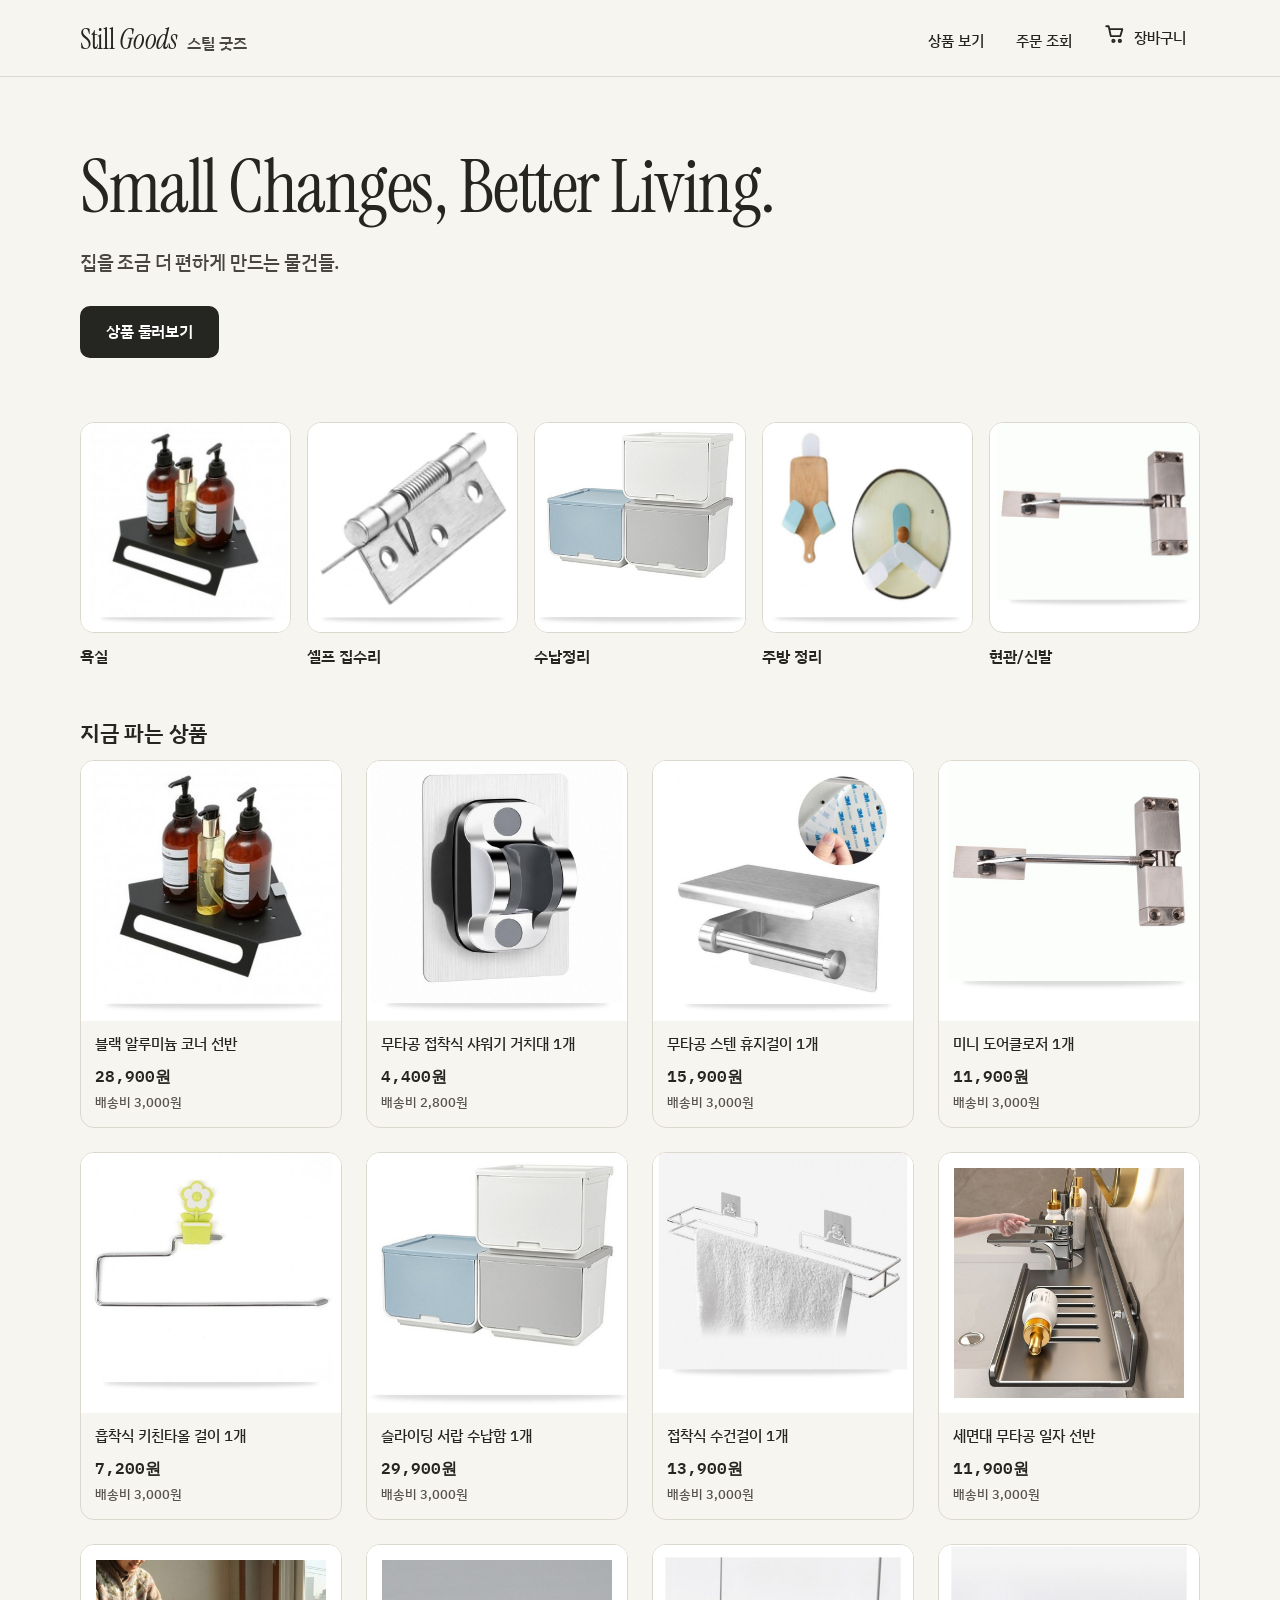
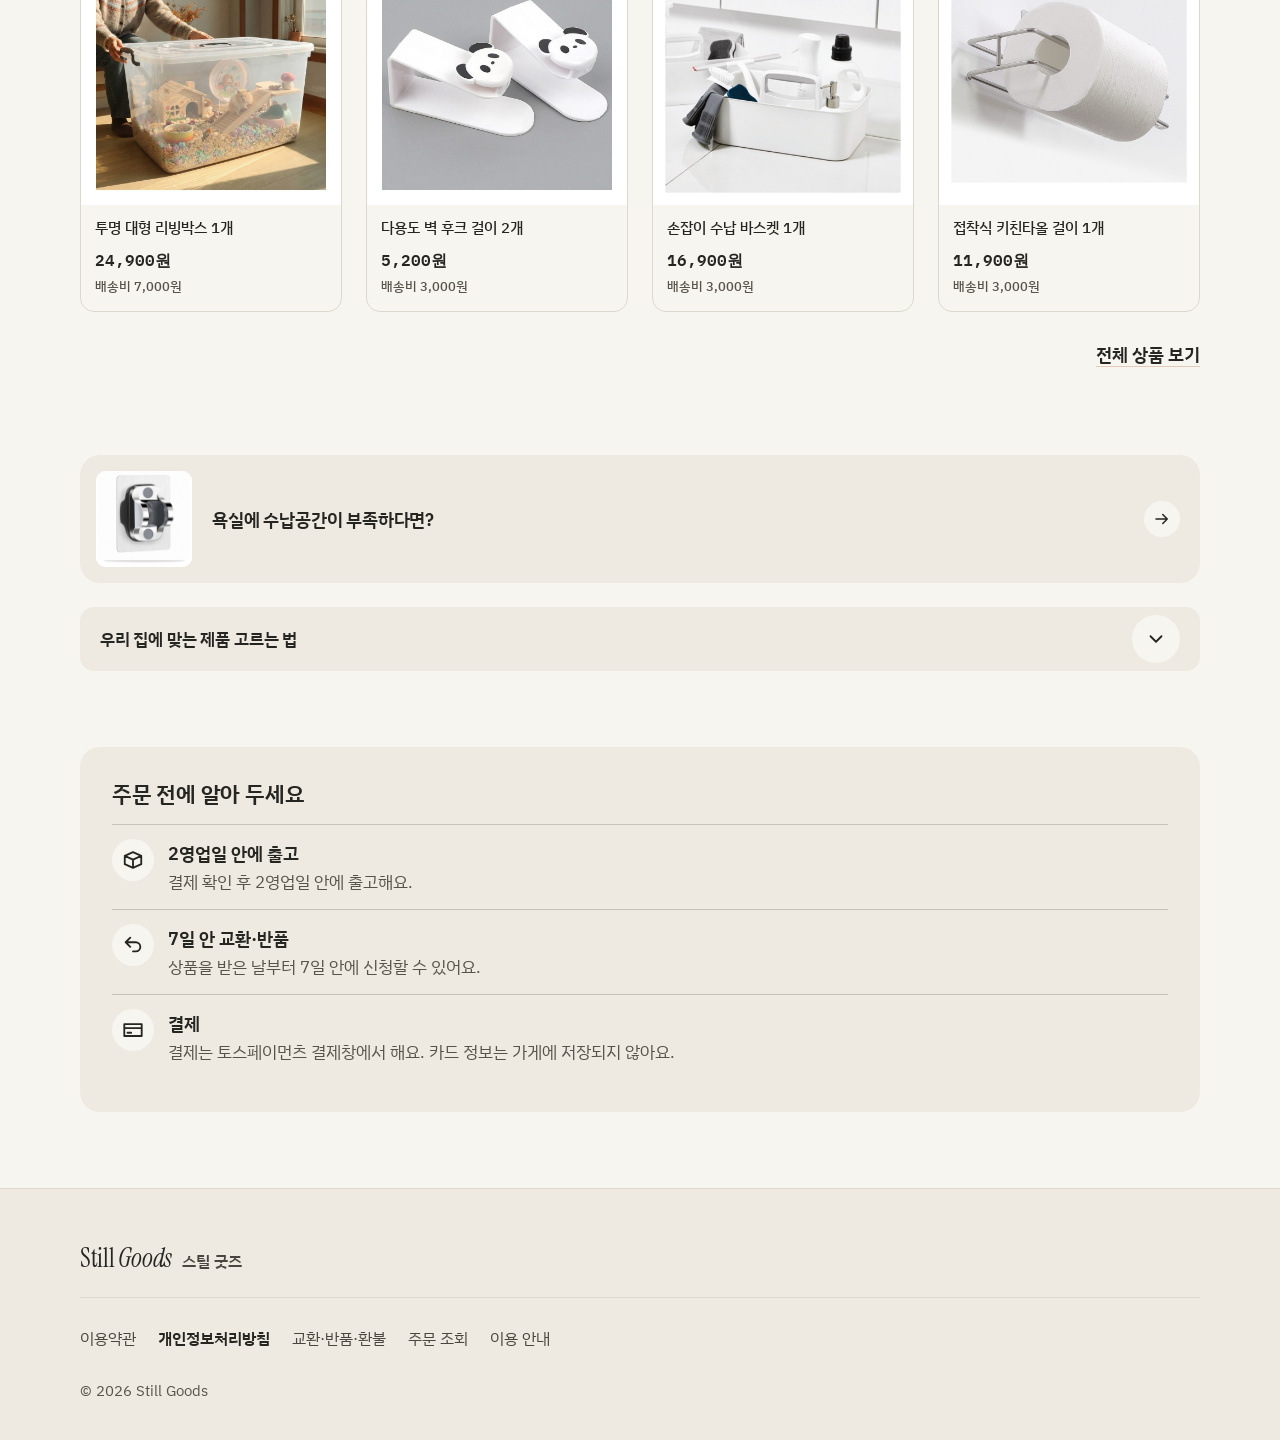
==== commit 6dffebbc: "Still Goods 5판 디자인 3차 — 위계(영문 제목 84 · 한글 설명 · 단추 52) · 띠 제거 · 반지름 10/14/20 · 간격 80/24 · 보조글 7.1:1" ====
--- a/index.html
+++ b/index.html
@@ -10,7 +10,7 @@
 <!-- 홈(4판) — 첫인상(영문 · 한글 한 줄 · 상품 사진 셋) → 분야(사진 칸) → 지금 파는 상품 → 문제 → 해결 → 고르는 법(접힌 카드 · data/guides.json) → 주문 전에 알아 두세요 → 문의(config.json contact) -->
 <link rel="preconnect" href="https://fonts.googleapis.com">
 <link rel="preconnect" href="https://fonts.gstatic.com" crossorigin>
-<link rel="stylesheet" href="https://fonts.googleapis.com/css2?family=Instrument+Serif:ital@0;1&family=IBM+Plex+Mono:wght@400;500&family=IBM+Plex+Sans+KR:wght@400;500;600;700&display=swap">
+<link rel="stylesheet" href="https://fonts.googleapis.com/css2?family=Instrument+Serif:ital@0;1&family=IBM+Plex+Mono:wght@400;500;600&family=IBM+Plex+Sans+KR:wght@400;500;600;700&display=swap">
 <link rel="stylesheet" href="assets/style.css">
 <link rel="stylesheet" href="assets/shop.css">
 </head>
--- a/assets/style.css
+++ b/assets/style.css
@@ -4,17 +4,19 @@
    색(4판 2차, 오너 선택 2026-10-29 — 시안 A 수정판): 웜 아이보리 바탕(#F7F5F0) · 크림 구획(#EEEAE2) · 차콜 글자 · 단추(#252521, 흰 글 15:1) · 주황(#C66A43)은 아이콘 · 밑줄 · 초점만 ·
    보조글 #625D55(바탕 6.0:1 · 크림 5.4:1). 고딕(IBM Plex Sans KR) · 워드마크 · 첫 화면 영문만 Instrument Serif · 주문번호 같은 값은 IBM Plex Mono.
    방향서 3절: 사진이 주인공(칸 가득) · 본문 18px(폰 17px) · 값 22~32px 굵게 · 대비 7:1 근처 · 누르는 곳 48px 이상 · 한 줄에 한 정보.
-   아치 · 번호판 · 영문 머리말 0. 이 파일 = 바탕 · 머리 · 바닥 · 단추 · 사진 칸 · 홈. 가게 부품은 shop.css. */
+   아치 · 번호판 · 영문 머리말 0. 이 파일 = 바탕 · 머리 · 바닥 · 단추 · 사진 칸 · 홈. 가게 부품은 shop.css.
+   5판 디자인(외부 의견 3 채택분, 2026-10-29 밤 — docs/자사몰_디자인_외부의견3_2026-10-29.md): 보조글 #57524A(바탕 7.1:1) · 글자용 포인트 --accent-ink(변수만) ·
+   반지름 3단(--r-s 10 · --r-m 14 · --r-l 20) · 굵기는 400/500/600만(700 0) · 히어로 띠 0(쪽 바탕) · 상품 카드 1px --line · 사진 칸은 흰색(multiply 0) · 절 간격 80(폰 56). */
 :root{
   --bg:#F7F5F0; --soft:#EEEAE2; --soft-2:#E4DFD5; --line:#DDD8CE; --line-2:#C9C3B7;
-  --ink:#252521; --ink-2:#4A463F; --ink-3:#625D55;
+  --ink:#252521; --ink-2:#4A463F; --ink-3:#57524A;
   /* --green = 단추 · 링크 · 켜진 칩의 강조색(이름은 3판 그대로, 값은 차콜). 주황 --accent 는 아이콘 · 밑줄 · 초점 테두리만(글자 · 단추엔 대비 3.5:1 미달) */
-  --green:#252521; --green-2:#0F0F0D; --green-soft:#F1E4DC; --green-line:#E3C9BA; --accent:#C66A43;
+  --green:#252521; --green-2:#0F0F0D; --green-soft:#F1E4DC; --green-line:#E3C9BA; --accent:#C66A43; --accent-ink:#9E4A28;   /* --accent-ink = 글자용 포인트(바탕 5.6:1 — 작은 강조 글자만, 지금 쓰는 곳 0) */
   --warn:#8a3b2e; --warn-soft:#f7e9e5;
   --f-ui:"IBM Plex Sans KR","Apple SD Gothic Neo","Malgun Gothic",sans-serif;
   --f-mono:"IBM Plex Mono",monospace;
   --f-display:"Instrument Serif","Times New Roman",serif;
-  --r:16px; --gut:clamp(16px,4vw,40px); --sec:clamp(52px,7vw,96px);
+  --r-s:10px; --r-m:14px; --r-l:20px; --gut:clamp(16px,4vw,40px); --sec:clamp(48px,6vw,80px);
 }
 *{box-sizing:border-box}
 html{-webkit-text-size-adjust:100%;scroll-behavior:smooth}
@@ -29,7 +31,8 @@
 .ic{width:1em;height:1em;flex:none;fill:none;stroke:currentColor;stroke-width:2;stroke-linecap:round;stroke-linejoin:round}
 :focus-visible{outline:3px solid var(--accent);outline-offset:3px;border-radius:8px}
 /* 주황 강조 — 아이콘 동그라미 · 글 단추 밑줄 · 장바구니 개수만(글자 · 단추엔 쓰지 않음) */
-.three-ic,.prob-go,.guide-card-ic,.ask-ic{color:var(--accent)}
+.three-ic,.guide-card-ic,.ask-ic{color:var(--accent)}
+.prob-go{color:var(--ink)}   /* --soft-2 위(카드 hover)에서 주황은 2.9:1 — 아이콘은 --ink */
 .textlink{text-decoration-color:var(--accent)}
 .cnt{background:var(--accent)}
 
@@ -41,12 +44,13 @@
 .wm-en i{font-style:italic}
 .wm-ko{font-size:16px;font-weight:600;color:var(--ink-2)}
 .nav{display:flex;align-items:center;gap:4px}
-.nav a{display:inline-flex;align-items:center;gap:8px;min-height:48px;padding:0 14px;border-radius:12px;font-size:17px;font-weight:600;color:var(--ink)}
+.nav a{display:inline-flex;align-items:baseline;gap:8px;min-height:48px;padding:14px 14px 0;border-radius:var(--r-s);font-size:15px;font-weight:500;color:var(--ink)}
+.nav a.nav-cart{align-items:center;padding-top:0}
 .nav a:hover{background:var(--soft)}
 .nav a[aria-current="page"]{background:var(--green-soft);color:var(--green)}
 .nav .ic{font-size:22px}
 /* 4판 폰 메뉴 — 단추 · 아래로 펼치는 작은 판(컴퓨터 너비에서는 숨김) */
-.nav-menu{display:none;align-items:center;gap:8px;min-height:48px;min-width:48px;padding:0 14px;border:2px solid var(--line-2);border-radius:12px;background:var(--bg);font-size:17px;font-weight:600;cursor:pointer}
+.nav-menu{display:none;align-items:center;gap:8px;min-height:48px;min-width:48px;padding:0 14px;border:2px solid var(--line-2);border-radius:var(--r-s);background:var(--bg);font-size:15px;font-weight:500;cursor:pointer}
 .nav-menu .ic{font-size:22px}
 .nav-menu[aria-expanded="true"]{border-color:var(--green);color:var(--green)}
 .nav-panel{border-top:1px solid var(--line);background:var(--bg)}
@@ -54,24 +58,25 @@
 .nav-panel a{display:flex;align-items:center;min-height:52px;font-size:18px;font-weight:600;border-bottom:1px solid var(--soft-2)}
 .nav-panel a:last-child{border-bottom:0}
 @media (min-width:720px){.nav-panel{display:none !important}}
-.cnt{display:inline-grid;place-items:center;min-width:24px;height:24px;padding:0 7px;border-radius:999px;background:var(--green);color:#fff;font-size:15px;font-weight:700;line-height:1}
+.cnt{display:inline-grid;place-items:center;min-width:24px;height:24px;padding:0 7px;border-radius:999px;background:var(--green);color:#fff;font-size:15px;font-weight:600;line-height:1}
 .cnt:empty{display:none}
 
 /* 시험 결제 띠 */
 .band{padding:10px var(--gut);background:#fff4d6;border-bottom:1px solid #e8d49a;color:#5a4300;font-size:16px;font-weight:600;text-align:center}
 
 /* ── 단추 ── */
-.btn{display:inline-flex;align-items:center;justify-content:center;gap:10px;min-height:56px;padding:0 28px;border:2px solid var(--green);border-radius:12px;
-  background:var(--green);color:#fff;font-size:18px;font-weight:700;letter-spacing:-.01em;text-align:center;cursor:pointer;transition:background .2s,border-color .2s}
-.btn:hover{background:var(--green-2);border-color:var(--green-2)}
+.btn{display:inline-flex;align-items:center;justify-content:center;gap:10px;min-height:52px;padding:0 24px;border:2px solid var(--green);border-radius:var(--r-s);
+  background:var(--green);color:#fff;font-size:16px;font-weight:600;letter-spacing:-.01em;text-align:center;cursor:pointer;transition:background .2s,border-color .2s}
+.btn:hover{background:var(--ink-2);border-color:var(--ink-2)}
+.btn:focus-visible{outline:2px solid var(--accent);outline-offset:3px;border-radius:var(--r-s)}
 .btn .ic{font-size:22px}
 .btn.line,.btn.ghost{background:var(--bg);color:var(--ink);border-color:var(--line-2)}
 .btn.line:hover,.btn.ghost:hover{border-color:var(--ink);background:var(--bg)}
-.btn.small{min-height:48px;padding:0 20px;font-size:17px}
+.btn.small{min-height:48px;padding:0 20px;font-size:16px}
 .btn.wide{width:100%}
-.btn.big{min-height:60px;font-size:19px}
+.btn.big{min-height:56px;font-size:17px}
 .btn[disabled],.btn[aria-disabled="true"]{background:var(--soft-2);border-color:var(--soft-2);color:var(--ink-3);cursor:not-allowed}
-.textlink{display:inline-flex;align-items:center;gap:6px;min-height:48px;font-weight:700;color:var(--green);text-decoration:underline;text-underline-offset:5px;text-decoration-color:var(--green-line)}
+.textlink{display:inline-flex;align-items:center;gap:6px;min-height:48px;font-weight:600;color:var(--green);text-decoration:underline;text-underline-offset:5px;text-decoration-color:var(--green-line)}
 .textlink .ic{font-size:20px}
 
 /* ── 사진 칸 — 상품이 칸의 90% 를 채우게(ui.js) ── */
@@ -81,55 +86,58 @@
 /* ── 쪽 공통 ── */
 .page{padding-top:clamp(20px,3vw,36px)}
 .page-head{margin-bottom:clamp(20px,3vw,32px)}
-.page-head h1{font-size:clamp(28px,3.4vw,40px);font-weight:700;line-height:1.3;letter-spacing:-.03em}
-.lede{margin-top:10px;max-width:40em;font-size:clamp(17px,1.6vw,19px);line-height:1.7;color:var(--ink-2)}
+.page-head h1{font-size:clamp(28px,3.4vw,40px);font-weight:600;line-height:1.3;letter-spacing:-.03em}
+.lede{margin-top:10px;max-width:34em;font-size:clamp(17px,1.6vw,19px);line-height:1.7;color:var(--ink-2)}
 .sec{padding-top:var(--sec)}
-.h2{font-size:clamp(23px,2.3vw,28px);font-weight:700;line-height:1.35;letter-spacing:-.02em}
-.sub{margin-top:6px;font-size:17px;color:var(--ink-2)}
+.h2{font-size:22px;font-weight:600;line-height:1.4;letter-spacing:-.01em}
+.sub{margin-top:6px;max-width:34em;font-size:17px;color:var(--ink-2)}
 .sec-head{display:flex;align-items:flex-end;justify-content:space-between;gap:16px;margin-bottom:12px}
 .grid-more{display:flex;justify-content:flex-end;margin-top:18px}   /* 전체 상품 보기 — 격자 아래(4판 2차: 제목 밑에 홀로 서던 글 단추를 끝으로) */
-/* 4판 2차: 첫 화면 바로 아래 분야 · 상품은 구획 간격의 반 — 문제 · 고르는 법 · 알아 두세요 사이는 --sec 그대로 */
-#catsSec,#picks{padding-top:clamp(28px,3.5vw,48px)}
+/* 분야 칸은 첫 화면에서 64(폰 40) · 상품은 분야 바로 아래 반 간격 · 문제 → 해결 ↔ 고르는 법은 이어진 블록이라 24 · 나머지는 --sec */
+#catsSec{padding-top:64px}
+#picks{padding-top:clamp(28px,3.5vw,48px)}
+#problems:not([hidden]) + #guide{padding-top:24px}
 .note{margin:0;font-size:16px;line-height:1.6;color:var(--ink-3)}
 
 /* ── 홈: 브랜드 첫인상(4판 2차 — 글 + 여백. assets/hero.jpg 가 있을 때만 옆(폰은 아래)에 큰 사진 한 장) ── */
-.hero{background:var(--soft);padding:clamp(28px,4.5vw,64px) 0 clamp(32px,4.5vw,64px)}
+.hero{padding:72px 0 0}   /* 띠 0 — 바탕은 쪽 배경 그대로 */
 .hero-row{display:grid;grid-template-columns:minmax(0,1fr);gap:clamp(24px,4vw,64px);align-items:center}
 .hero-row.has-photo{grid-template-columns:minmax(0,1fr) minmax(0,1.15fr)}
-.hero-en{font-family:var(--f-display);font-size:clamp(34px,4.4vw,60px);line-height:1.08;letter-spacing:-.01em;color:var(--ink)}
-.hero-ko{margin-top:14px;font-size:clamp(28px,3vw,40px);font-weight:700;line-height:1.35;letter-spacing:-.03em}
-.hero-go{margin-top:24px}
+.hero-en{max-width:14em;font-family:var(--f-display);font-size:clamp(44px,5.8vw,84px);font-weight:400;line-height:1.05;letter-spacing:-.02em;color:var(--ink)}
+.hero-ko{max-width:30em;margin-top:20px;font-size:clamp(17px,1.5vw,22px);font-weight:500;line-height:1.6;letter-spacing:-.01em;color:var(--ink-2)}   /* h1 태그 그대로 · 모양만 설명 글 */
+.hero-go{margin-top:28px}
+.btn.small.hero-go{min-height:52px;padding:0 24px}
 /* 사진 파일 그대로 — 칸을 채워 자름(object-fit:cover), 90% 맞춤 · 가공 · 글자 얹기 0 */
-.hero-photo{overflow:hidden;aspect-ratio:4/3;border-radius:20px;background:var(--soft-2)}
+.hero-photo{overflow:hidden;aspect-ratio:4/3;border-radius:var(--r-l);background:var(--soft-2)}
 .hero-photo img{width:100%;height:100%;max-width:none;object-fit:cover}
 
 /* ── 홈: 분야(4판 2차 — 사진이 칸 전체 · 이름은 사진 아래 작은 글. 상자 0) ── */
 .cats{list-style:none;margin:0;padding:0;display:grid;grid-template-columns:repeat(auto-fit,minmax(150px,1fr));gap:16px}
 .cat{display:flex;flex-direction:column;gap:8px;height:100%}
-.cat .pic{border-radius:14px;background:var(--soft)}
-.cat .pic img{mix-blend-mode:multiply}   /* 사진의 흰 바탕이 칸의 옅은 바탕으로 보이게(파일은 그대로) */
-.cat:hover .pic{background:var(--soft-2)}
-.cat-name{display:flex;align-items:center;min-height:32px;font-size:17px;font-weight:600;line-height:1.35;text-align:left}
+.cat .pic{border:1px solid var(--line);border-radius:var(--r-m);background:#fff}   /* 사진 칸은 흰색(multiply 0 — 상품 색은 사실) */
+.cat:hover .pic{border-color:var(--line-2)}
+.cat:hover .cat-name{text-decoration:underline;text-underline-offset:4px;text-decoration-color:var(--line-2)}
+.cat-name{display:flex;align-items:center;min-height:32px;font-size:16px;font-weight:600;line-height:1.35;text-align:left}
 
 /* ── 홈: 문제 → 해결(문장이 있는 분야만 — 가로로 넓은 카드, 여러 장이면 2열) ── */
 .probs{list-style:none;margin:0;padding:0;display:grid;grid-template-columns:minmax(0,1fr);gap:16px}
 .probs.many{grid-template-columns:repeat(2,minmax(0,1fr))}
-.prob{display:flex;align-items:center;gap:clamp(16px,2.4vw,28px);min-height:120px;padding:16px clamp(16px,2.4vw,28px) 16px 16px;border-radius:20px;background:var(--soft);transition:background .2s}
+.prob{display:flex;align-items:center;gap:20px;min-height:128px;padding:16px 20px 16px 16px;border-radius:var(--r-l);background:var(--soft);transition:background .2s}
 .prob:hover{background:var(--soft-2)}
-.prob .pic{flex:none;width:clamp(96px,12vw,140px);border-radius:14px}
-.prob-t{flex:1;font-size:clamp(19px,2vw,24px);font-weight:700;line-height:1.4;letter-spacing:-.02em}
-.prob-go{display:grid;place-items:center;flex:none;width:48px;height:48px;border-radius:50%;background:var(--bg);color:var(--green)}
-.prob-go .ic{font-size:22px}
+.prob .pic{flex:none;width:96px;border-radius:var(--r-s)}   /* 흰 네모 그대로 */
+.prob-t{flex:1;font-size:18px;font-weight:600;line-height:1.45;letter-spacing:-.01em}
+.prob-go{display:grid;place-items:center;flex:none;width:36px;height:36px;border-radius:50%;background:var(--bg)}
+.prob-go .ic{font-size:18px}
 
 /* ── 고르는 법 카드 · 목록 '이렇게 고르세요' 접힌 줄(details — 닫힘 기본) ── */
-.guide-card{border-radius:20px;background:var(--soft)}
-.guide-card > summary{display:flex;align-items:center;justify-content:space-between;gap:16px;min-height:72px;padding:12px clamp(18px,2.4vw,28px);cursor:pointer;list-style:none}
+.guide-card{border-radius:var(--r-m);background:var(--soft)}
+.guide-card > summary{display:flex;align-items:center;justify-content:space-between;gap:16px;min-height:64px;padding:0 20px;cursor:pointer;list-style:none}
 .guide-card > summary::-webkit-details-marker{display:none}
-.guide-card-t{font-size:clamp(19px,2vw,23px);font-weight:700;line-height:1.4;letter-spacing:-.02em}
+.guide-card-t{font-size:17px;font-weight:600;line-height:1.4;letter-spacing:-.01em}
 .guide-card-ic{display:grid;place-items:center;flex:none;width:48px;height:48px;border-radius:50%;background:var(--bg);color:var(--green);transition:transform .2s}
 .guide-card-ic .ic{font-size:22px}
 .guide-card[open] .guide-card-ic{transform:rotate(180deg)}
-.guide-body{padding:0 clamp(18px,2.4vw,28px) clamp(18px,2.4vw,26px)}
+.guide-body{padding:0 20px 20px}
 .guide-body .guide-tabs{margin-top:0}
 .guide-body .guide-steps{margin-top:14px}
 
@@ -137,28 +145,28 @@
 .guide-tabs{margin-top:16px}
 #guide .textlink{margin-top:10px}
 .guide-steps{list-style:none;margin:18px 0 0;padding:0;display:grid;grid-template-columns:repeat(3,minmax(0,1fr));gap:16px}
-.guide-steps li{display:flex;gap:14px;padding:20px;border-radius:var(--r);background:var(--bg)}
-.guide-steps .num{display:grid;place-items:center;flex:none;width:44px;height:44px;border-radius:50%;background:var(--green);color:#fff;font-size:20px;font-weight:700;font-variant-numeric:tabular-nums}
-.guide-steps b{display:block;font-size:19px;font-weight:700;line-height:1.4}
-.guide-steps p{margin-top:4px;font-size:16.5px;line-height:1.6;color:var(--ink-2)}
+.guide-steps li{display:flex;gap:14px;padding:20px;border-radius:var(--r-m);background:var(--bg)}
+.guide-steps .num{display:grid;place-items:center;flex:none;width:44px;height:44px;border-radius:50%;background:var(--green);color:#fff;font-size:20px;font-weight:600;font-variant-numeric:tabular-nums}
+.guide-steps b{display:block;font-size:19px;font-weight:600;line-height:1.4}
+.guide-steps p{max-width:34em;margin-top:4px;font-size:16.5px;line-height:1.6;color:var(--ink-2)}
 /* 고를 때 이런 점도 — 분야 cautions(후기 · 문의에서 자주 나온 점) 1~3줄, 세 단계 바로 아래 작은 상자 */
-.cautions{margin-top:14px;padding:18px 22px;border-radius:var(--r);background:var(--bg)}
-.cautions h3{font-size:18px;font-weight:700;line-height:1.4}
+.cautions{margin-top:14px;padding:18px 22px;border-radius:var(--r-m);background:var(--bg)}
+.cautions h3{font-size:18px;font-weight:600;line-height:1.4}
 .cautions ul{list-style:none;margin:8px 0 0;padding:0;display:grid;gap:6px}
 .cautions li{position:relative;padding-left:18px;font-size:16.5px;line-height:1.6;color:var(--ink-2)}
 .cautions li::before{content:"";position:absolute;left:2px;top:.72em;width:7px;height:7px;border-radius:50%;background:var(--green)}
 
 /* ── 상품 카드(4판: 사진 크게 → 이름 2줄 → 값. 테두리 · 세로줄 · 배지 0) ── */
-.grid{list-style:none;margin:0;padding:0;display:grid;grid-template-columns:repeat(4,minmax(0,1fr));gap:36px 24px}
-.card{display:flex;flex-direction:column;height:100%;background:var(--bg)}
-.card .pic{border-radius:var(--r);background:#fff;transition:transform .25s}
-.card:hover .pic{transform:translateY(-2px)}
+.grid{list-style:none;margin:0;padding:0;display:grid;grid-template-columns:repeat(4,minmax(0,1fr));gap:24px}
+.card{display:flex;flex-direction:column;height:100%;overflow:hidden;border:1px solid var(--line);border-radius:var(--r-m);background:var(--bg);transition:border-color .2s}   /* 1px 옅은 선 — 흰 사진 칸이 떠 보이지 않게 */
+.card .pic{background:#fff}
+.card:hover{border-color:var(--line-2)}
 .card:hover .card-name{text-decoration:underline;text-underline-offset:4px;text-decoration-color:var(--line-2)}
-.card-info{display:flex;flex-direction:column;gap:6px;padding:12px 2px 0}
-.card-name{font-size:17px;font-weight:500;line-height:1.5;display:-webkit-box;-webkit-line-clamp:2;-webkit-box-orient:vertical;overflow:hidden}
-.card-price{display:flex;flex-wrap:wrap;align-items:baseline;gap:4px 10px}
-.card-price b{font-size:22px;font-weight:700;letter-spacing:-.02em;font-variant-numeric:tabular-nums}
-.card-ship{font-size:15px;font-weight:500;color:var(--ink-3)}
+.card-info{display:flex;flex-direction:column;gap:6px;padding:12px 14px 14px}
+.card-name{font-size:15px;font-weight:500;line-height:1.5;display:-webkit-box;-webkit-line-clamp:2;-webkit-box-orient:vertical;overflow:hidden}
+.card-price{display:flex;flex-direction:column;align-items:flex-start;gap:2px}
+.card-price b{font-family:var(--f-mono);font-size:16px;font-weight:600;font-variant-numeric:tabular-nums}
+.card-ship{display:block;font-size:13px;font-weight:500;color:var(--ink-3)}   /* 값 아래 줄(같은 줄 '·' 0) */
 .card-unit{font-size:15.5px;color:var(--ink-2);font-variant-numeric:tabular-nums}
 .card-sub{margin-top:-2px;font-size:15px;line-height:1.5;color:var(--ink-2)}
 .card .tags{gap:4px}
@@ -172,23 +180,23 @@
 .tags{display:flex;flex-wrap:wrap;gap:6px}
 
 /* ── 주문 전에 알아 두세요 · 세 줄 ── */
-.promise{padding:clamp(22px,3vw,36px) clamp(20px,3vw,40px);border-radius:20px;background:var(--soft)}
+.promise{padding:32px;border-radius:var(--r-l);background:var(--soft)}
 .three{list-style:none;margin:14px 0 0;padding:0}
 .three li{display:flex;align-items:flex-start;gap:14px;padding:14px 0}
 .three li + li{border-top:1px solid var(--line)}
 .three-ic{display:grid;place-items:center;flex:none;width:42px;height:42px;border-radius:50%;background:var(--green-soft);color:var(--green)}
 .three-ic .ic{font-size:22px}
-.three li > div > b{display:block;font-size:17.5px;font-weight:700}
-.three li > div > span{display:block;font-size:16.5px;line-height:1.6;color:var(--ink-2)}
+.three li > div > b{display:block;font-size:17.5px;font-weight:600}
+.three li > div > span{display:block;max-width:34em;font-size:16.5px;line-height:1.6;color:var(--ink-3)}   /* 안내 설명만 --ink-3 */
 .promise .three li + li{border-top-color:var(--line-2)}
 .promise .three-ic{background:var(--bg)}
 
 /* ── 문의(config.json contact — 비면 숨김) ── */
-.ask{display:flex;flex-wrap:wrap;align-items:center;gap:16px 18px;padding:24px 28px;border-radius:18px;background:var(--soft)}
+.ask{display:flex;flex-wrap:wrap;align-items:center;gap:16px 18px;padding:24px 28px;border-radius:var(--r-m);background:var(--soft)}
 .ask-ic{display:grid;place-items:center;flex:none;width:54px;height:54px;border-radius:50%;background:var(--bg);color:var(--green)}
 .ask-ic .ic{font-size:26px}
 .ask-t{flex:1 1 280px}
-.ask-t b{display:block;font-size:20px;font-weight:700}
+.ask-t b{display:block;font-size:20px;font-weight:600}
 .ask-t p{margin-top:4px;font-size:17px;color:var(--ink-2)}
 .ask-btns{display:flex;flex-wrap:wrap;gap:10px}
 
@@ -203,7 +211,7 @@
 .ft-links{display:flex;flex-wrap:wrap;gap:0 22px}
 .ft-links a{display:inline-flex;align-items:center;min-height:48px;font-size:16px;color:var(--ink-2)}
 .ft-links a:hover,.ft-links a[aria-current="page"]{color:var(--ink);text-decoration:underline;text-underline-offset:4px}
-.ft-links b{font-weight:700;color:var(--ink)}
+.ft-links b{font-weight:600;color:var(--ink)}
 .biz{display:flex;flex-wrap:wrap;gap:4px 18px;margin:0;font-size:15px;line-height:1.7;color:var(--ink-2)}
 .biz > div{display:inline-flex;gap:6px}
 .biz dt{color:var(--ink-3)}
@@ -232,27 +240,27 @@
   .cats{display:flex;gap:12px;margin:0 calc(-1 * var(--gut));padding:0 var(--gut) 4px;overflow-x:auto;scroll-snap-type:x mandatory;scroll-padding:0 var(--gut);scrollbar-width:none;-webkit-overflow-scrolling:touch}
   .cats::-webkit-scrollbar{display:none}
   .cats > li{flex:0 0 150px;scroll-snap-align:start}
-  .cat-name{font-size:16px}
+  #catsSec{padding-top:40px}
 }
 @media (max-width:760px){
+  :root{--sec:56px}
   body{font-size:17px}
+  .hero{padding:40px 0 0}
+  .hero-ko{margin-top:14px}
+  .hero-go{display:flex;width:100%}
+  .h2{font-size:20px}
   .wm{gap:8px}
   .wm-en{font-size:25px}
   .wm-ko{font-size:15px}
   .nav a{padding:0 10px;font-size:16px}
-  .prob{min-height:0;padding:12px 14px 12px 12px}
-  .prob .pic{width:88px}
   .guide-steps{grid-template-columns:minmax(0,1fr);gap:10px}
   .guide-steps li{padding:16px}
   .cautions{padding:16px 18px}
-  .grid{grid-template-columns:repeat(2,minmax(0,1fr));gap:28px 14px}
-  .card-info{padding:10px 2px 0}
-  .card-name{font-size:16px}
-  .card-price b{font-size:20px}
+  .grid{grid-template-columns:repeat(2,minmax(0,1fr));gap:12px}
+  .card-info{padding:10px 12px 12px}
   .card-unit{font-size:15px}
   .sec-head{flex-direction:column;align-items:flex-start;gap:12px}
-  .promise{padding:20px}
-  .guide-card > summary{min-height:64px}
+  .promise{padding:24px}
   .ask{flex-direction:column;align-items:flex-start;padding:22px}
   .ask-btns{width:100%}
   .ask-btns .btn{flex:1 1 100%}
@@ -260,6 +268,5 @@
 @media (prefers-reduced-motion:reduce){
   html{scroll-behavior:auto}
   .rise{animation:none}
-  .btn,.prob,.card .pic,.nav a,.guide-card-ic{transition:none}
-  .card:hover .pic{transform:none}
-}
+  .btn,.prob,.card,.nav a,.guide-card-ic{transition:none}
+}
--- a/assets/shop.css
+++ b/assets/shop.css
@@ -5,30 +5,31 @@
 /* ── 목록 ── */
 .crumb{display:flex;flex-wrap:wrap;align-items:center;gap:6px 10px;min-height:48px;margin-bottom:8px;font-size:16px;color:var(--ink-2)}
 .crumb a{display:inline-flex;align-items:center;justify-content:center;min-height:48px;min-width:48px;text-decoration:underline;text-underline-offset:4px;text-decoration-color:var(--line-2)}
-.example-note{margin:0 0 18px;padding:12px 16px;border-radius:12px;background:#fff4d6;color:#5a4300;font-size:16px;font-weight:600}
+.example-note{margin:0 0 18px;padding:12px 16px;border-radius:var(--r-s);background:#fff4d6;color:#5a4300;font-size:16px;font-weight:600}
 .list-meta{display:flex;flex-wrap:wrap;align-items:center;justify-content:space-between;gap:12px 20px;margin-bottom:22px}
 .filters{display:flex;flex-wrap:wrap;gap:8px}
-.chip{display:inline-flex;align-items:center;gap:8px;min-height:48px;padding:0 18px;border:2px solid var(--line);border-radius:999px;background:var(--bg);font-size:17px;font-weight:600;cursor:pointer;transition:border-color .2s,background .2s}
+.chip{position:relative;display:inline-flex;align-items:center;gap:8px;min-height:36px;padding:0 16px;border:1px solid var(--line-2);border-radius:999px;background:var(--bg);font-size:15px;font-weight:500;cursor:pointer;transition:border-color .2s,background .2s}
+.chip::after{content:"";position:absolute;inset:-4px 0}   /* 보이는 높이 36 · 누르는 곳 44 */
 .chip:hover{border-color:var(--green)}
 .chip small{font-size:15px;font-weight:600;color:var(--ink-3)}
 .chip[aria-pressed="true"]{border-color:var(--green);background:var(--green);color:#fff}
 .chip[aria-pressed="true"] small{color:#dcebe2}
 .cat-guide{margin-bottom:28px}
 .attrs{margin:-6px 0 22px}
-.attrs .chip{min-height:48px;border-width:2px;font-size:16px}
+.attrs .chip{font-size:15px}
 .attrs .chip[aria-pressed="true"]{background:var(--green-soft);border-color:var(--green);color:var(--green)}
 .attrs .chip[aria-pressed="true"] small{color:var(--green)}
-.empty{padding:40px 24px;border-radius:var(--r);background:var(--soft);font-size:17px;line-height:1.7;color:var(--ink-2);text-align:center}
+.empty{padding:40px 24px;border-radius:var(--r-m);background:var(--soft);font-size:17px;line-height:1.7;color:var(--ink-2);text-align:center}
 .empty p{margin:0}
-.empty .empty-t{margin-bottom:4px;font-size:20px;font-weight:700;color:var(--ink)}
-.empty a:not(.btn){color:var(--green);font-weight:700;text-decoration:underline;text-underline-offset:4px}
+.empty .empty-t{margin-bottom:4px;font-size:20px;font-weight:600;color:var(--ink)}
+.empty a:not(.btn){color:var(--green);font-weight:600;text-decoration:underline;text-underline-offset:4px}
 .empty .btn{margin-top:20px}
 
 /* ── 상세 ── */
 .item{display:grid;grid-template-columns:minmax(0,1.1fr) minmax(0,1fr);gap:clamp(28px,4vw,56px);align-items:start}
 .gallery{min-width:0}
-.gallery .pic{border-radius:20px}
-.shots{display:flex;width:100%;overflow-x:auto;scroll-snap-type:x mandatory;scrollbar-width:none;border-radius:20px}
+.gallery .pic{border-radius:var(--r-l)}
+.shots{display:flex;width:100%;overflow-x:auto;scroll-snap-type:x mandatory;scrollbar-width:none;border-radius:var(--r-l)}
 .shots::-webkit-scrollbar{display:none}
 .shots > .pic{flex:0 0 100%;scroll-snap-align:center;border:0;border-radius:0}
 .dots{display:flex;justify-content:center;gap:4px;margin-top:8px}
@@ -36,38 +37,38 @@
 .dots i{display:block;width:11px;height:11px;border-radius:50%;background:var(--line-2)}
 .dots button[aria-current="true"] i{background:var(--green)}
 .buybox{min-width:0}
-.buybox h1{font-size:clamp(24px,2.4vw,30px);font-weight:700;line-height:1.38;letter-spacing:-.02em}
+.buybox h1{font-size:clamp(24px,2.4vw,30px);font-weight:600;line-height:1.38;letter-spacing:-.02em}
 .price-row{display:flex;flex-wrap:wrap;align-items:center;gap:8px 12px;margin-top:14px}
-.bigprice{font-size:clamp(28px,2.8vw,32px);font-weight:700;letter-spacing:-.02em;font-variant-numeric:tabular-nums}
+.bigprice{font-size:clamp(28px,2.8vw,32px);font-weight:600;letter-spacing:-.02em;font-variant-numeric:tabular-nums}
 .unit{margin-top:4px;font-size:17px;color:var(--ink-2)}
 .buybox .tags{margin-top:10px}
 .field{display:flex;flex-direction:column;gap:8px}
 .field > label,.field > .lab{font-size:17px;font-weight:600;color:var(--ink)}
 .buybox .field{margin-top:22px}
-.select,.input,.textarea{width:100%;min-height:56px;padding:12px 16px;border:2px solid var(--line-2);border-radius:12px;background:#fff;font-size:18px;line-height:1.4}
+.select,.input,.textarea{width:100%;min-height:56px;padding:12px 16px;border:2px solid var(--line-2);border-radius:var(--r-s);background:#fff;font-size:18px;line-height:1.4}
 .textarea{min-height:120px;resize:vertical}
 .select:focus,.input:focus,.textarea:focus{outline:none;border-color:var(--green);box-shadow:0 0 0 3px var(--green-soft)}
 .input[aria-invalid="true"],.select[aria-invalid="true"]{border-color:var(--warn)}
 .input::placeholder,.textarea::placeholder{color:#7b847b}
 .buy{display:flex;flex-direction:column;gap:12px}
 .buy .line{display:flex;align-items:center;justify-content:space-between;gap:14px}
-.qty{display:inline-flex;align-items:center;border:2px solid var(--line-2);border-radius:12px;overflow:hidden;background:#fff}
+.qty{display:inline-flex;align-items:center;border:2px solid var(--line-2);border-radius:var(--r-s);overflow:hidden;background:#fff}
 .qty button{width:52px;height:52px;border:0;background:#fff;font-size:24px;line-height:1;cursor:pointer}
 .qty button:hover{background:var(--soft)}
 .qty button[disabled]{color:var(--line-2);cursor:not-allowed}
 .qty output{min-width:52px;text-align:center;font-size:19px;font-weight:600}
-.sum{font-size:21px;font-weight:700;font-variant-numeric:tabular-nums}
+.sum{font-size:21px;font-weight:600;font-variant-numeric:tabular-nums}
 .msg{min-height:26px;margin:0;font-size:17px;line-height:1.6;color:var(--ink-2)}
 .msg.err{color:var(--warn);font-weight:600}
-.msg a{color:var(--green);font-weight:700;text-decoration:underline;text-underline-offset:4px}
-.buybox .three{margin-top:16px;padding:2px 18px;border-radius:14px;background:var(--soft)}
+.msg a{color:var(--green);font-weight:600;text-decoration:underline;text-underline-offset:4px}
+.buybox .three{margin-top:16px;padding:2px 18px;border-radius:var(--r-m);background:var(--soft)}
 .buybox .three li + li{border-top-color:var(--line-2)}
 .buybox .three-ic{background:var(--bg)}
 .narrow-col{max-width:880px}
 .detail-body figure img{max-width:640px}
-.fitbox{margin-top:clamp(36px,5vw,56px);padding:22px 24px;border-radius:18px;background:var(--soft)}
+.fitbox{margin-top:clamp(36px,5vw,56px);padding:22px 24px;border-radius:var(--r-m);background:var(--soft)}
 .fit-cols{display:grid;grid-template-columns:repeat(2,minmax(0,1fr));gap:20px;margin-top:14px}
-.fit-col > b{display:block;padding-bottom:8px;margin-bottom:6px;border-bottom:1px solid var(--line-2);font-size:17.5px;font-weight:700}
+.fit-col > b{display:block;padding-bottom:8px;margin-bottom:6px;border-bottom:1px solid var(--line-2);font-size:17.5px;font-weight:600}
 .fit-col.yes > b{color:var(--green)}
 .fit-col.no > b{color:var(--warn)}
 .fit-col ul{list-style:none;margin:0;padding:0}
@@ -79,12 +80,12 @@
 .detail .h2{padding-bottom:14px;border-bottom:2px solid var(--ink)}
 .detail-body p{margin-top:14px;font-size:18px;line-height:1.8}
 .detail-body figure{margin:18px 0 0}
-.detail-body figure img{width:100%;border-radius:14px}
+.detail-body figure img{width:100%;border-radius:var(--r-m)}
 .tbl{width:100%;margin-top:18px;border-collapse:collapse;font-size:17px}
 .tbl th{width:30%;padding:14px 12px 14px 0;border-bottom:1px solid var(--line);text-align:left;vertical-align:top;font-weight:600;color:var(--ink-2)}
 .tbl td{padding:14px 0;border-bottom:1px solid var(--line);vertical-align:top}
-.fold{border-radius:14px;background:var(--soft)}
-.fold summary{display:flex;align-items:center;justify-content:space-between;min-height:60px;padding:0 20px;cursor:pointer;list-style:none;font-size:18px;font-weight:700}
+.fold{border-radius:var(--r-m);background:var(--soft)}
+.fold summary{display:flex;align-items:center;justify-content:space-between;min-height:64px;padding:0 20px;cursor:pointer;list-style:none;font-size:17px;font-weight:600}
 .fold summary::-webkit-details-marker{display:none}
 .fold summary::after{content:"+";font-size:24px;font-weight:400;color:var(--green)}
 .fold[open] summary::after{content:"−"}
@@ -93,7 +94,7 @@
 .buybar{display:none}
 @media (max-width:760px){
   .buybar{position:fixed;left:0;right:0;bottom:0;z-index:30;display:flex;align-items:center;gap:12px;padding:10px var(--gut) calc(10px + env(safe-area-inset-bottom));background:var(--bg);border-top:1px solid var(--line);box-shadow:0 -10px 24px -18px rgba(0,0,0,.35)}
-  .buybar-sum{font-size:22px;font-weight:700;font-variant-numeric:tabular-nums;white-space:nowrap}
+  .buybar-sum{font-size:22px;font-weight:600;font-variant-numeric:tabular-nums;white-space:nowrap}
   .buybar .btn{flex:1;min-height:56px;padding:0 16px}
   body.has-buybar{padding-bottom:84px}
 }
@@ -101,7 +102,7 @@
 /* ── 단계(장바구니 → 주문서 → 결제) ── */
 .steps{list-style:none;display:flex;flex-wrap:wrap;align-items:center;gap:8px 12px;margin:0 0 22px;padding:0;counter-reset:s}
 .steps li{display:inline-flex;align-items:center;gap:8px;font-size:16px;font-weight:600;color:var(--ink-3);counter-increment:s}
-.steps li::before{content:counter(s);display:inline-grid;place-items:center;width:30px;height:30px;border-radius:50%;border:2px solid var(--line-2);font-size:15px;font-weight:700;color:var(--ink-3)}
+.steps li::before{content:counter(s);display:inline-grid;place-items:center;width:30px;height:30px;border-radius:50%;border:2px solid var(--line-2);font-size:15px;font-weight:600;color:var(--ink-3)}
 .steps li[aria-current="step"]{color:var(--ink)}
 .steps li[aria-current="step"]::before{background:var(--green);border-color:var(--green);color:#fff}
 .steps li.done{color:var(--ink-2)}
@@ -112,18 +113,18 @@
 .split{display:grid;grid-template-columns:minmax(0,1fr) 380px;gap:clamp(24px,3vw,40px);align-items:start}
 .lines-c{border-top:2px solid var(--ink)}
 .c-row{display:grid;grid-template-columns:104px minmax(0,1fr) auto;gap:18px;align-items:center;padding:18px 0;border-bottom:1px solid var(--line)}
-.c-row .pic{border-radius:12px;background:var(--soft)}
+.c-row .pic{border-radius:var(--r-s);background:var(--soft)}
 .c-row .t{display:flex;flex-direction:column;gap:4px;min-width:0}
 .c-row .t a{display:flex;align-items:center;min-height:48px;font-size:17px;font-weight:600;line-height:1.5}
 .c-row .t a:hover{text-decoration:underline;text-underline-offset:4px}
 .c-row .opt{font-size:16px;color:var(--ink-2)}
 .c-row .ctl{display:flex;align-items:center;gap:18px;justify-content:flex-end}
-.c-row .lp{min-width:96px;text-align:right;font-size:19px;font-weight:700;font-variant-numeric:tabular-nums}
+.c-row .lp{min-width:96px;text-align:right;font-size:19px;font-weight:600;font-variant-numeric:tabular-nums}
 .linkbtn{appearance:none;flex:none;white-space:nowrap;min-height:48px;min-width:48px;padding:0 10px;border:0;background:none;font-size:16px;font-weight:600;color:var(--ink-2);cursor:pointer;text-decoration:underline;text-underline-offset:4px}
 .linkbtn:hover{color:var(--warn)}
 /* 구성 — 세트의 구성품 · 수량 · 나눠 적은 값, 맨 아래 종 · 개수 · 개당(값 · 담기 아래, 세 줄 위) */
-.parts{margin-top:18px;padding:16px 20px 14px;border-radius:var(--r);background:var(--soft)}
-.parts h2{font-size:18px;font-weight:700}
+.parts{margin-top:18px;padding:16px 20px 14px;border-radius:var(--r-m);background:var(--soft)}
+.parts h2{font-size:18px;font-weight:600}
 .parts-list{list-style:none;margin:6px 0 0;padding:0}
 .parts-list li{display:grid;grid-template-columns:minmax(0,1fr) auto;gap:4px 14px;align-items:baseline;padding:10px 0;border-top:1px solid var(--line-2)}
 .parts-list li:first-child{border-top:0}
@@ -131,22 +132,22 @@
 .parts-list .pq{font-size:16px;color:var(--ink-2);white-space:nowrap;font-variant-numeric:tabular-nums}
 .parts-market{margin-top:4px;padding-top:10px;border-top:1px solid var(--line);font-size:15px;color:var(--ink-2);font-variant-numeric:tabular-nums}
 /* 5판 골라 담기 — 장바구니 배송 묶음 · 상세 배송비 · 함께 담기 · 목록 더 보기 */
-.c-group + .c-group{margin-top:10px}
-.c-group-h{margin:0;padding:18px 0 4px;font-size:17px;font-weight:700;color:var(--ink-2)}
+.c-group + .c-group{border-top:1px solid var(--line)}   /* 묶음 사이 1px */
+.c-group-h{margin:0;padding:18px 0 4px;font-size:13px;font-weight:600;color:var(--ink-3)}
 .c-group-ship{margin:0;padding:12px 0 14px;text-align:right;font-size:16px;color:var(--ink-2);font-variant-numeric:tabular-nums;border-bottom:1px solid var(--line)}
 .ship-fee{font-size:16px;font-weight:500;color:var(--ink-3);font-variant-numeric:tabular-nums}
 .sum-n{margin-left:8px;font-size:15px;font-weight:500;color:var(--ink-3)}
-.together{margin-top:18px;padding:16px 20px 18px;border-radius:var(--r);background:var(--soft)}
-.together h2{font-size:18px;font-weight:700}
+.together{margin-top:18px;padding:16px 20px 18px;border-radius:var(--r-m);background:var(--soft)}
+.together h2{font-size:18px;font-weight:600}
 .together > .note{margin-top:4px}
 .tg-list{list-style:none;margin:10px 0 0;padding:0;display:grid;gap:12px}
 .tg{display:grid;grid-template-columns:minmax(0,1fr) auto;gap:12px;align-items:center}
 .tg-link{display:grid;grid-template-columns:72px minmax(0,1fr);gap:12px;align-items:center;min-width:0}
-.tg-link .pic{border-radius:10px;background:#fff}
+.tg-link .pic{border-radius:var(--r-s);background:#fff}
 .tg-t{display:flex;flex-direction:column;gap:2px;min-width:0}
 .tg-name{font-size:16px;line-height:1.45;display:-webkit-box;-webkit-line-clamp:2;-webkit-box-orient:vertical;overflow:hidden}
 .tg-link:hover .tg-name{text-decoration:underline;text-underline-offset:4px}
-.tg-price{font-size:17px;font-weight:700;font-variant-numeric:tabular-nums}
+.tg-price{font-family:var(--f-mono);font-size:16px;font-weight:600;font-variant-numeric:tabular-nums}
 .tg-add{padding:0 16px;white-space:nowrap}
 .more{display:flex;flex-direction:column;align-items:center;gap:8px;margin-top:36px}
 .more .btn{min-width:200px}
@@ -155,14 +156,14 @@
 .ship-from{margin-top:2px}
 .supplier-consent .ck{border-top:0}
 .measure{margin-top:10px;font-size:16px;font-weight:600;color:var(--ink-2);font-variant-numeric:tabular-nums}
-.summary{position:sticky;top:96px;padding:24px;border-radius:18px;background:var(--soft)}
-.summary h2{font-size:21px;font-weight:700}
+.summary{position:sticky;top:96px;padding:24px;border-radius:var(--r-m);background:var(--soft)}
+.summary h2{font-size:21px;font-weight:600}
 .sum-rows{margin:14px 0 18px}
 .sum-rows > div{display:flex;justify-content:space-between;gap:16px;padding:8px 0;font-size:17px;color:var(--ink-2)}
 .sum-rows dt,.sum-rows dd{margin:0}
 .sum-rows dd{color:var(--ink);font-weight:600;font-variant-numeric:tabular-nums}
-.sum-rows .total{margin-top:6px;padding-top:14px;border-top:2px solid var(--ink);font-size:20px;font-weight:700;color:var(--ink)}
-.sum-rows .total dd{font-size:24px;font-weight:700}
+.sum-rows .total{margin-top:6px;padding-top:14px;border-top:2px solid var(--ink);font-size:20px;font-weight:600;color:var(--ink)}
+.sum-rows .total dd{font-size:24px;font-weight:600}
 .summary .note{margin-top:14px}
 .summary .btn.wide{margin-top:16px}
 .mini{list-style:none;margin:14px 0 0;padding:0;border-bottom:1px solid var(--line-2)}
@@ -173,23 +174,23 @@
 /* ── 주문서 ── */
 .form{display:flex;flex-direction:column;gap:clamp(24px,3vw,36px)}
 .fset{margin:0;padding:0;border:0;display:flex;flex-direction:column;gap:18px}
-.fset legend{margin-bottom:6px;padding:0;font-size:22px;font-weight:700}
+.fset legend{margin-bottom:6px;padding:0;font-size:22px;font-weight:600}
 .grid2{display:grid;grid-template-columns:repeat(2,minmax(0,1fr));gap:18px}
-.req{margin-left:8px;padding:1px 7px;border-radius:6px;background:var(--green-soft);color:var(--green);font-size:15px;font-weight:700;vertical-align:2px}
+.req{margin-left:8px;padding:1px 7px;border-radius:6px;background:var(--green-soft);color:var(--green);font-size:15px;font-weight:600;vertical-align:2px}
 .hint{margin:0;font-size:16px;line-height:1.6;color:var(--ink-2)}
 /* 주소 찾기 — 우편번호 칸 옆 단추 · 그 아래 카카오 우편번호 서비스 상자(아래 로고는 가리지 않음 — 서비스 이용 조건) */
 .zip-row{display:flex;gap:10px}
 .zip-row .input{flex:1 1 auto;min-width:0}
 .zip-btn{flex:none;min-height:48px;padding:0 18px;white-space:nowrap}
-.postcode{margin-top:14px;border:1px solid var(--line-2);border-radius:var(--r);overflow:hidden;background:#fff}
+.postcode{margin-top:14px;border:1px solid var(--line-2);border-radius:var(--r-m);overflow:hidden;background:#fff}
 .postcode-hd{display:flex;align-items:center;justify-content:space-between;gap:10px;padding:6px 6px 6px 16px;border-bottom:1px solid var(--line);background:var(--soft)}
 .postcode-hd b{font-size:17px}
 .postcode-body{height:470px}
 .ferr{margin:0;font-size:16px;line-height:1.5;color:var(--warn);font-weight:600}
-.agree{display:flex;flex-direction:column;border:1px solid var(--line);border-radius:16px;background:#fff}
+.agree{display:flex;flex-direction:column;border:1px solid var(--line);border-radius:var(--r-m);background:#fff}
 .agree > * + *{border-top:1px solid var(--line)}
 .ck{display:flex;align-items:center;gap:14px;min-height:60px;padding:8px 18px;cursor:pointer}
-.ck.all{background:var(--soft);border-radius:16px 16px 0 0;font-weight:700}
+.ck.all{background:var(--soft);border-radius:var(--r-m) var(--r-m) 0 0;font-weight:600}
 .ck .grow{flex:1;font-size:17px}
 .ck a{display:inline-flex;align-items:center;justify-content:center;min-height:48px;min-width:48px;font-size:16px;font-weight:600;color:var(--green);text-decoration:underline;text-underline-offset:4px}
 .ck input{appearance:none;flex:none;width:26px;height:26px;margin:0;border:2px solid var(--ink-3);border-radius:7px;background:#fff;display:grid;place-content:center;cursor:pointer}
@@ -201,11 +202,11 @@
 .consent summary::after{content:"+";margin-left:8px;color:var(--green)}
 .consent[open] summary::after{content:"−"}
 .consent .tbl{margin-top:4px;font-size:15.5px}
-.todo{padding:1px 6px;border-radius:5px;background:#fff4d6;color:#5a4300;font-weight:700}
+.todo{padding:1px 6px;border-radius:5px;background:#fff4d6;color:#5a4300;font-weight:600}
 
 /* ── 결과(결제 끝 · 실패) · 조회 ── */
 .result{max-width:720px}
-.result h1{font-size:clamp(28px,3.4vw,38px);font-weight:700;line-height:1.3;letter-spacing:-.02em}
+.result h1{font-size:clamp(28px,3.4vw,38px);font-weight:600;line-height:1.3;letter-spacing:-.02em}
 .result .msg{margin:12px 0 22px;font-size:18px}
 .kv{margin:0 0 22px;border-top:2px solid var(--ink)}
 .kv > div{display:grid;grid-template-columns:140px minmax(0,1fr);gap:16px;padding:12px 0;border-bottom:1px solid var(--line);font-size:17px}
@@ -213,30 +214,30 @@
 .kv dd{margin:0}
 .kv .mono{font-family:var(--f-mono);font-size:16.5px;letter-spacing:.02em}
 .acts{display:flex;flex-wrap:wrap;gap:12px}
-.status{display:inline-flex;align-items:center;gap:8px;margin-bottom:16px;padding:6px 14px;border-radius:999px;background:var(--green-soft);color:var(--green);font-size:18px;font-weight:700}
+.status{display:inline-flex;align-items:center;gap:8px;margin-bottom:16px;padding:6px 14px;border-radius:999px;background:var(--green-soft);color:var(--green);font-size:18px;font-weight:600}
 .status.wait{background:#fff4d6;color:#5a4300}
 .spin{display:inline-block;width:18px;height:18px;margin-right:10px;border:3px solid var(--line-2);border-top-color:var(--green);border-radius:50%;vertical-align:-3px;animation:spin .9s linear infinite}
 @keyframes spin{to{transform:rotate(360deg)}}
-.lookup{display:grid;grid-template-columns:minmax(0,1fr) minmax(0,1fr) auto;gap:16px;align-items:end;max-width:880px;padding:22px;border-radius:18px;background:var(--soft)}
+.lookup{display:grid;grid-template-columns:minmax(0,1fr) minmax(0,1fr) auto;gap:16px;align-items:end;max-width:880px;padding:22px;border-radius:var(--r-m);background:var(--soft)}
 .panel{margin-top:24px}
-.panel .result{max-width:none;padding:24px;border-radius:18px;background:var(--soft)}
+.panel .result{max-width:none;padding:24px;border-radius:var(--r-m);background:var(--soft)}
 .req-form{display:flex;flex-direction:column;gap:14px;margin-top:20px;padding-top:20px;border-top:1px solid var(--line)}
 .radio{display:flex;flex-wrap:wrap;gap:10px}
-.radio label{display:inline-flex;align-items:center;gap:10px;min-height:52px;padding:0 18px;border:2px solid var(--line-2);border-radius:12px;font-size:17px;font-weight:600;cursor:pointer}
+.radio label{display:inline-flex;align-items:center;gap:10px;min-height:52px;padding:0 18px;border:2px solid var(--line-2);border-radius:var(--r-s);font-size:17px;font-weight:600;cursor:pointer}
 .radio input{width:20px;height:20px;accent-color:var(--green)}
 
 /* ── 약관 글(초안) ── */
-.draft{display:inline-flex;margin-bottom:12px;padding:4px 12px;border-radius:999px;background:#fff4d6;color:#5a4300;font-size:15px;font-weight:700}
+.draft{display:inline-flex;margin-bottom:12px;padding:4px 12px;border-radius:999px;background:#fff4d6;color:#5a4300;font-size:15px;font-weight:600}
 .meta{margin-top:8px;font-size:16px;color:var(--ink-2)}
 .doc-wrap{display:grid;grid-template-columns:240px minmax(0,1fr);gap:clamp(24px,4vw,56px);align-items:start}
-.toc{position:sticky;top:96px;padding:18px;border-radius:16px;background:var(--soft);font-size:16px}
+.toc{position:sticky;top:96px;padding:18px;border-radius:var(--r-m);background:var(--soft);font-size:16px}
 .toc ol,.toc ul{margin:0;padding-left:20px}
 .toc a{display:inline-flex;align-items:center;min-height:48px;color:var(--ink-2)}
 .toc a:hover{color:var(--green);text-decoration:underline;text-underline-offset:4px}
 .doc{max-width:760px;font-size:18px;line-height:1.85}
-.doc h2{margin:36px 0 10px;padding-top:8px;font-size:22px;font-weight:700;line-height:1.4;scroll-margin-top:96px}
+.doc h2{margin:36px 0 10px;padding-top:8px;font-size:22px;font-weight:600;line-height:1.4;scroll-margin-top:96px}
 .doc h2:first-child{margin-top:0}
-.doc h3{margin:22px 0 6px;font-size:19px;font-weight:700}
+.doc h3{margin:22px 0 6px;font-size:19px;font-weight:600}
 .doc p,.doc li{color:var(--ink)}
 .doc p{margin:10px 0}
 .doc ol,.doc ul{margin:10px 0;padding-left:24px}
@@ -258,7 +259,7 @@
   .fitbox{padding:18px}
   .fit-cols{grid-template-columns:minmax(0,1fr)}
   .tbl th{width:36%}
-  .chip{padding:0 14px;font-size:16px}
+  .chip{padding:0 14px}
   .c-row{grid-template-columns:84px minmax(0,1fr);gap:14px;align-items:start}
   .c-row .ctl{grid-column:2;justify-content:space-between;flex-wrap:wrap;gap:10px 14px}
   .c-row .lp{min-width:0;margin-left:auto}
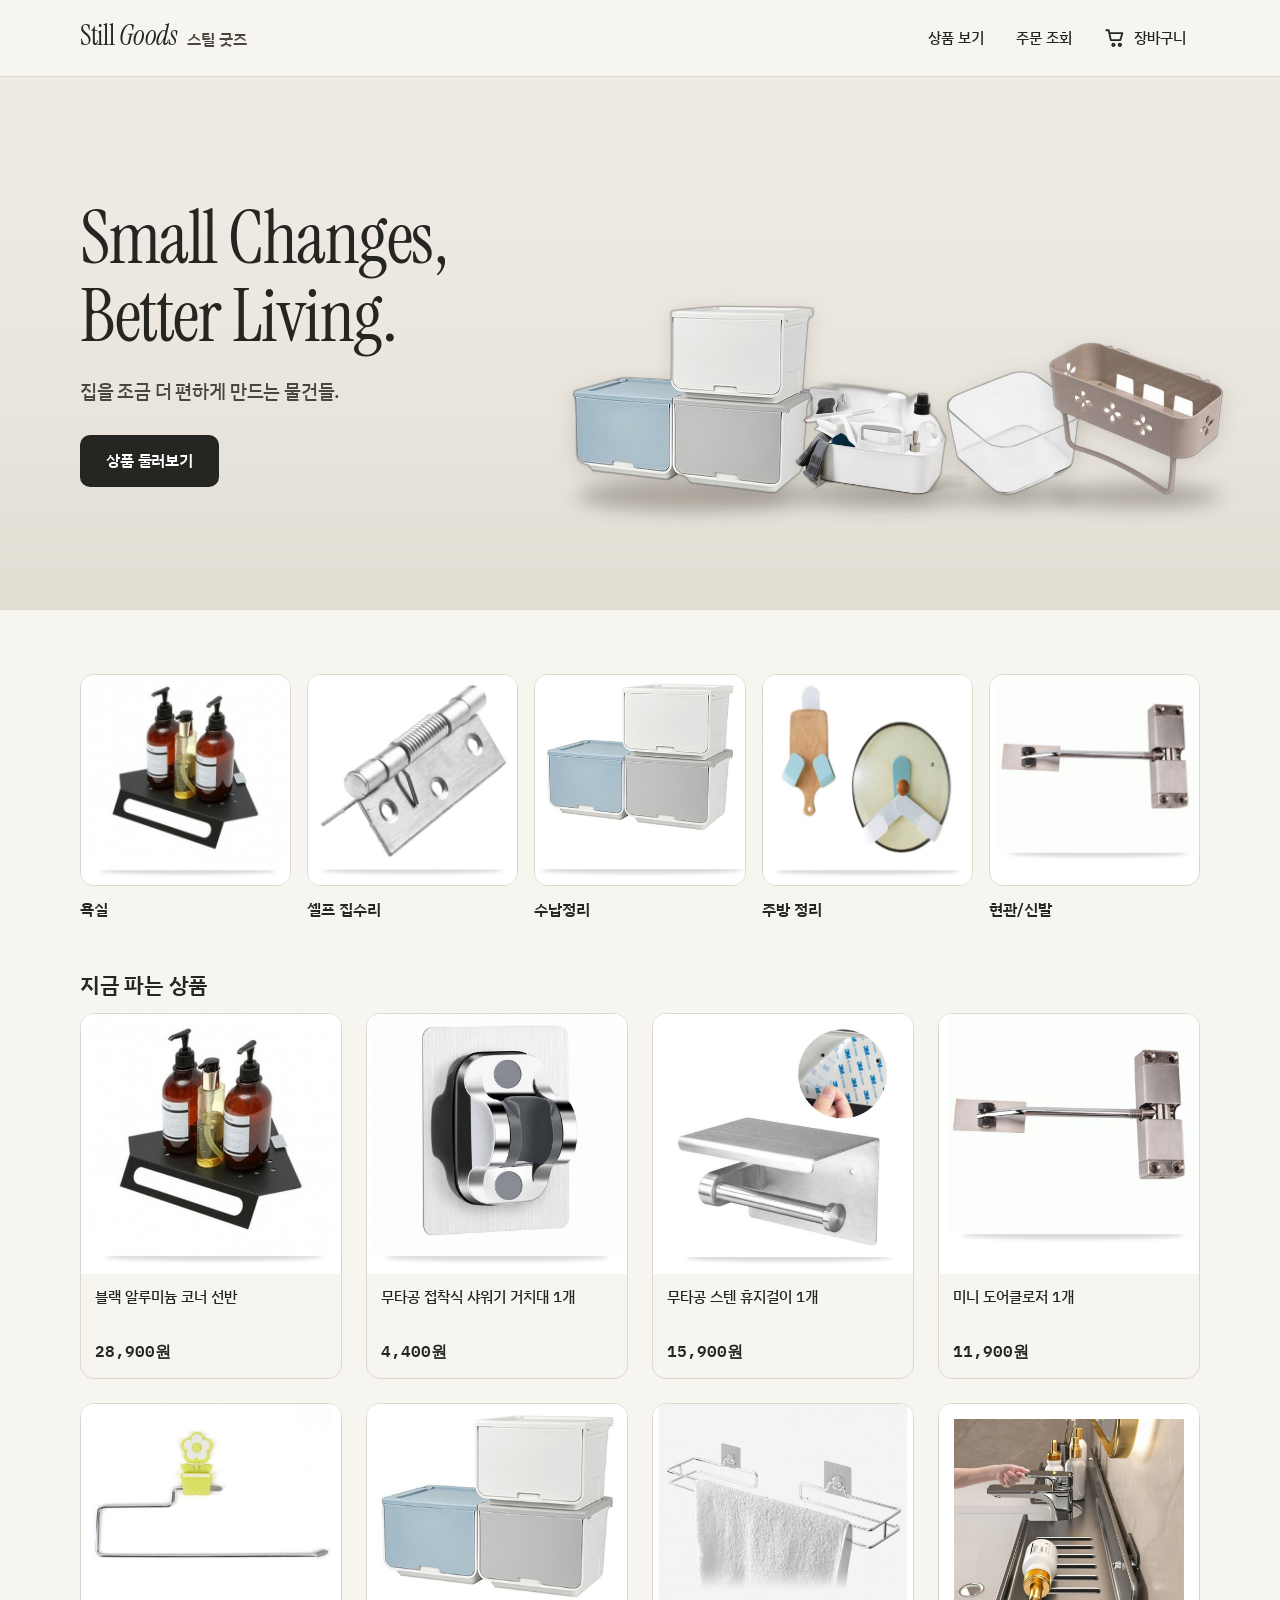
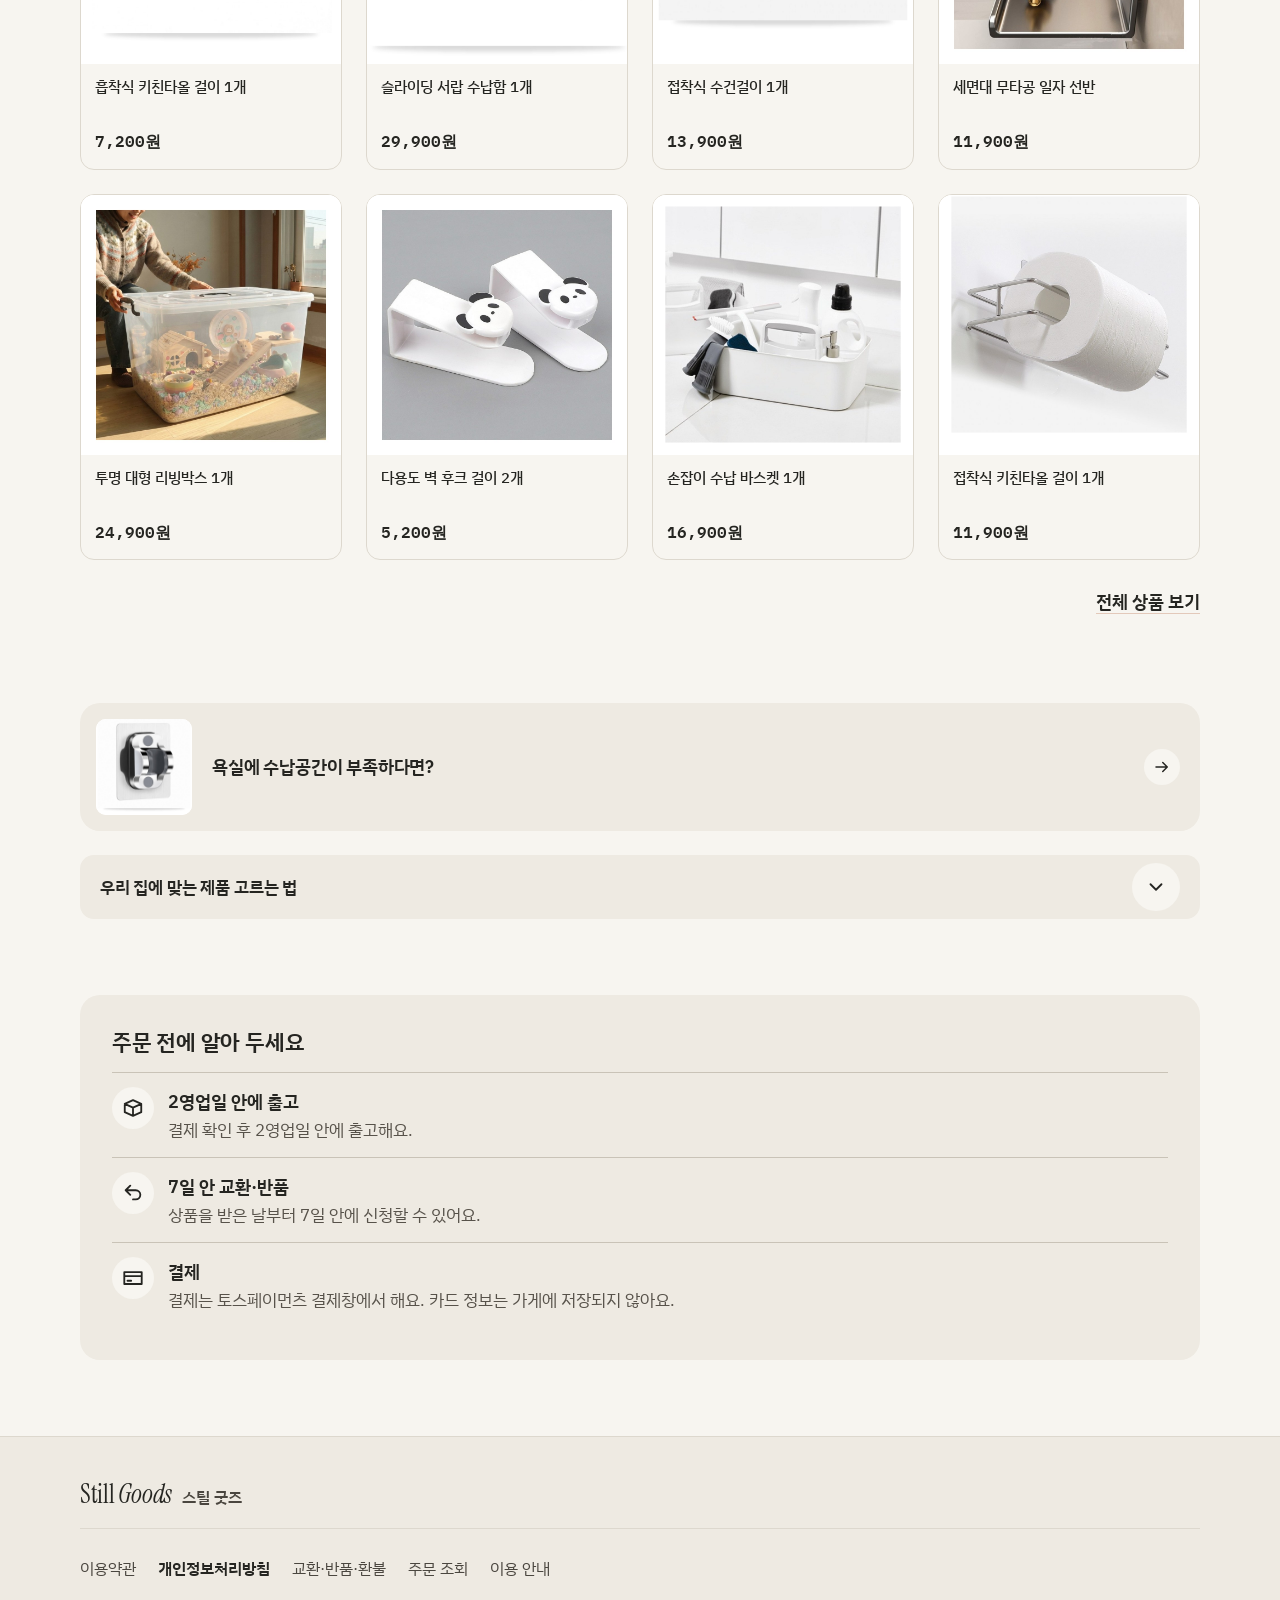
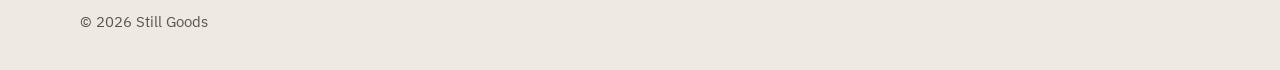
==== commit 6894eeb2: "5판 4차 — 머리 아래 사진 띠(우리 상품 넷을 한 선에) · 카드는 값만(배송비 · 무료 기준은 상세에서) · 카드 값 줄 높이 맞춤 · 상품 2개 보류(사진)" ====
--- a/index.html
+++ b/index.html
@@ -27,7 +27,7 @@
 </header>
 
 <main id="top">
-  <!-- 첫인상 — 영문 한 줄 · 한글 한 줄 · 단추(글 + 여백). config.json hero_photo(쓰는 장면 사진, 예: assets/hero.jpg)가 생기면 그 자리에 큰 사진 한 장(app.js — 비면 숨김 · 요청 0) -->
+  <!-- 첫인상 — 영문 한 줄 · 한글 한 줄 · 단추. config.json hero_photo(예: assets/hero.jpg)가 있으면 띠 바닥에 사진 한 장 · 글은 그 위(폰은 hero_photo_mobile, app.js — 비면 숨김 · 요청 0) -->
   <section class="hero" id="hero" aria-labelledby="heroH">
     <div class="wrap hero-row">
       <div class="hero-t">
--- a/assets/style.css
+++ b/assets/style.css
@@ -39,12 +39,13 @@
 /* ── 머리 ── */
 .hd{position:sticky;top:0;z-index:20;background:var(--bg);border-bottom:1px solid var(--line);padding-top:env(safe-area-inset-top)}
 .hd-row{display:flex;align-items:center;justify-content:space-between;gap:16px;min-height:76px}
-.wm{display:inline-flex;align-items:baseline;gap:10px;min-height:48px;padding-top:12px;white-space:nowrap}
+.wm{display:inline-flex;align-items:baseline;gap:10px;white-space:nowrap}   /* min-height 48 을 없앰 — baseline 정렬 상자는 글을 위쪽에 붙여 줄 중심보다 11.5px 떠 있었다(재서 확인 2026-10-30). 줄 중심 맞춤은 .hd-row 가 한다 */
+.nav-cart [data-icon],.nav-menu [data-icon]{display:flex}   /* 아이콘 svg 아래 글꼴 여백(baseline) 때문에 4.6px 떠 보이던 것 */
 .wm-en{font-family:var(--f-display);font-size:28px;line-height:1;letter-spacing:-.01em;color:var(--ink)}
 .wm-en i{font-style:italic}
 .wm-ko{font-size:16px;font-weight:600;color:var(--ink-2)}
 .nav{display:flex;align-items:center;gap:4px}
-.nav a{display:inline-flex;align-items:baseline;gap:8px;min-height:48px;padding:14px 14px 0;border-radius:var(--r-s);font-size:15px;font-weight:500;color:var(--ink)}
+.nav a{display:inline-flex;align-items:center;gap:8px;min-height:48px;padding:0 14px;border-radius:var(--r-s);font-size:15px;font-weight:500;color:var(--ink)}   /* 머리 한 줄은 전부 가운데 정렬 */
 .nav a.nav-cart{align-items:center;padding-top:0}
 .nav a:hover{background:var(--soft)}
 .nav a[aria-current="page"]{background:var(--green-soft);color:var(--green)}
@@ -99,17 +100,20 @@
 #problems:not([hidden]) + #guide{padding-top:24px}
 .note{margin:0;font-size:16px;line-height:1.6;color:var(--ink-3)}
 
-/* ── 홈: 브랜드 첫인상(4판 2차 — 글 + 여백. assets/hero.jpg 가 있을 때만 옆(폰은 아래)에 큰 사진 한 장) ── */
-.hero{padding:72px 0 0}   /* 띠 0 — 바탕은 쪽 배경 그대로 */
+/* ── 홈: 브랜드 첫인상(4판 2차 — 글 + 여백. config.json hero_photo 가 있을 때만 머리 아래 가로로 꽉 찬 띠, 사진은 띠 바닥 · 글은 그 위 — 오너 2026-10-30 "상단에 사진") ── */
+.hero{padding:72px 0 0}   /* 사진 없을 때: 띠 0 — 바탕은 쪽 배경 그대로 */
 .hero-row{display:grid;grid-template-columns:minmax(0,1fr);gap:clamp(24px,4vw,64px);align-items:center}
-.hero-row.has-photo{grid-template-columns:minmax(0,1fr) minmax(0,1.15fr)}
-.hero-en{max-width:14em;font-family:var(--f-display);font-size:clamp(44px,5.8vw,84px);font-weight:400;line-height:1.05;letter-spacing:-.02em;color:var(--ink)}
+.hero-t{position:relative;z-index:1}
+.hero-en{max-width:14em;font-family:var(--f-display);font-size:clamp(44px,5.8vw,84px);font-weight:400;line-height:1.05;letter-spacing:-.02em;color:var(--ink);text-wrap:balance}   /* 두 줄이 되면 쉼표 뒤에서 나뉘게(오너: "Small Changes, / Better Living.") — 글은 그대로 */
 .hero-ko{max-width:30em;margin-top:20px;font-size:clamp(17px,1.5vw,22px);font-weight:500;line-height:1.6;letter-spacing:-.01em;color:var(--ink-2)}   /* h1 태그 그대로 · 모양만 설명 글 */
 .hero-go{margin-top:28px}
 .btn.small.hero-go{min-height:52px;padding:0 24px}
-/* 사진 파일 그대로 — 칸을 채워 자름(object-fit:cover), 90% 맞춤 · 가공 · 글자 얹기 0 */
-.hero-photo{overflow:hidden;aspect-ratio:4/3;border-radius:var(--r-l);background:var(--soft-2)}
-.hero-photo img{width:100%;height:100%;max-width:none;object-fit:cover}
+/* 사진 있을 때(#hero.has-photo — app.js 가 onload 때 붙임): 띠 높이 400~620px(폭의 41.67% = 사진 비율 2.4:1) · 사진이 띠를 채움(object-fit:cover) · 글은 왼쪽 44%(사진의 왼쪽 46% 는 빈 바탕이라 겹치지 않음). 글자 얹기 · 가공 0 */
+.hero.has-photo{position:relative;display:flex;align-items:center;height:clamp(400px,41.67vw,620px);padding:0;overflow:hidden}
+.hero.has-photo .wrap{width:100%}
+.hero.has-photo .hero-t{max-width:44%}
+.hero-photo{position:absolute;inset:0;z-index:0}
+.hero-photo picture,.hero-photo img{display:block;width:100%;height:100%;max-width:none;object-fit:cover;object-position:center}
 
 /* ── 홈: 분야(4판 2차 — 사진이 칸 전체 · 이름은 사진 아래 작은 글. 상자 0) ── */
 .cats{list-style:none;margin:0;padding:0;display:grid;grid-template-columns:repeat(auto-fit,minmax(150px,1fr));gap:16px}
@@ -163,12 +167,14 @@
 .card:hover{border-color:var(--line-2)}
 .card:hover .card-name{text-decoration:underline;text-underline-offset:4px;text-decoration-color:var(--line-2)}
 .card-info{display:flex;flex-direction:column;gap:6px;padding:12px 14px 14px}
+.card-t{height:45px;overflow:hidden}   /* 이름 칸 = 15px × 1.5 × 2줄 고정 → 값 줄이 한 줄의 카드 모두 같은 높이(오너 2026-10-30 "가격 라인이 안 맞음") */
 .card-name{font-size:15px;font-weight:500;line-height:1.5;display:-webkit-box;-webkit-line-clamp:2;-webkit-box-orient:vertical;overflow:hidden}
+.card.has-sub .card-name{-webkit-line-clamp:1}   /* 세트: 이름 1줄 + 구성 1줄 */
 .card-price{display:flex;flex-direction:column;align-items:flex-start;gap:2px}
 .card-price b{font-family:var(--f-mono);font-size:16px;font-weight:600;font-variant-numeric:tabular-nums}
-.card-ship{display:block;font-size:13px;font-weight:500;color:var(--ink-3)}   /* 값 아래 줄(같은 줄 '·' 0) */
+/* 카드에 배송비 · 무료 기준 글 0(오너 2026-10-30) — 상세 값 옆(.ship-fee) · 배송 줄 · 장바구니에서 보인다 */
 .card-unit{font-size:15.5px;color:var(--ink-2);font-variant-numeric:tabular-nums}
-.card-sub{margin-top:-2px;font-size:15px;line-height:1.5;color:var(--ink-2)}
+.card-sub{display:block;font-size:15px;line-height:1.5;color:var(--ink-2);white-space:nowrap;overflow:hidden;text-overflow:ellipsis}
 .card .tags{gap:4px}
 .card .tag{padding:1px 7px;border-radius:6px}
 /* 한 줄 약속 — 홈 첫 줄(문구가 올 때까지 숨김) */
@@ -234,7 +240,7 @@
   .nav .nav-cart{min-width:48px;justify-content:center;padding:0 12px}
   .nav-cart-t{position:absolute;width:1px;height:1px;margin:-1px;padding:0;overflow:hidden;clip:rect(0 0 0 0);white-space:nowrap;border:0}
   .nav-menu{display:inline-flex;padding:0 12px;font-size:16px}
-  .hero-row,.hero-row.has-photo{grid-template-columns:minmax(0,1fr)}
+  .hero-row{grid-template-columns:minmax(0,1fr)}
   .probs.many{grid-template-columns:minmax(0,1fr)}
   /* 분야: 가로로 넘기는 한 줄 — 칸 폭 150px · 좌우 --gut 안쪽 여백으로 오른쪽 끝에 다음 칸이 살짝 보이게 */
   .cats{display:flex;gap:12px;margin:0 calc(-1 * var(--gut));padding:0 var(--gut) 4px;overflow-x:auto;scroll-snap-type:x mandatory;scroll-padding:0 var(--gut);scrollbar-width:none;-webkit-overflow-scrolling:touch}
@@ -247,7 +253,12 @@
   body{font-size:17px}
   .hero{padding:40px 0 0}
   .hero-ko{margin-top:14px}
+  .hero-en-l2{display:block}   /* 폰: 쉼표 뒤 둘째 조각을 새 줄로(데스크톱은 한 줄) */
   .hero-go{display:flex;width:100%}
+  /* 폰 사진 띠: 글 위 · 상품은 사진 아래 40%(hero_photo_mobile 1200×1600) — 띠는 글 길이만큼 늘고 아래 54vw 를 비워 두어 겹치지 않음 */
+  .hero.has-photo{display:block;height:auto;padding:36px 0 54vw}
+  .hero.has-photo .hero-t{max-width:none}
+  .hero-photo img{object-position:center bottom}
   .h2{font-size:20px}
   .wm{gap:8px}
   .wm-en{font-size:25px}
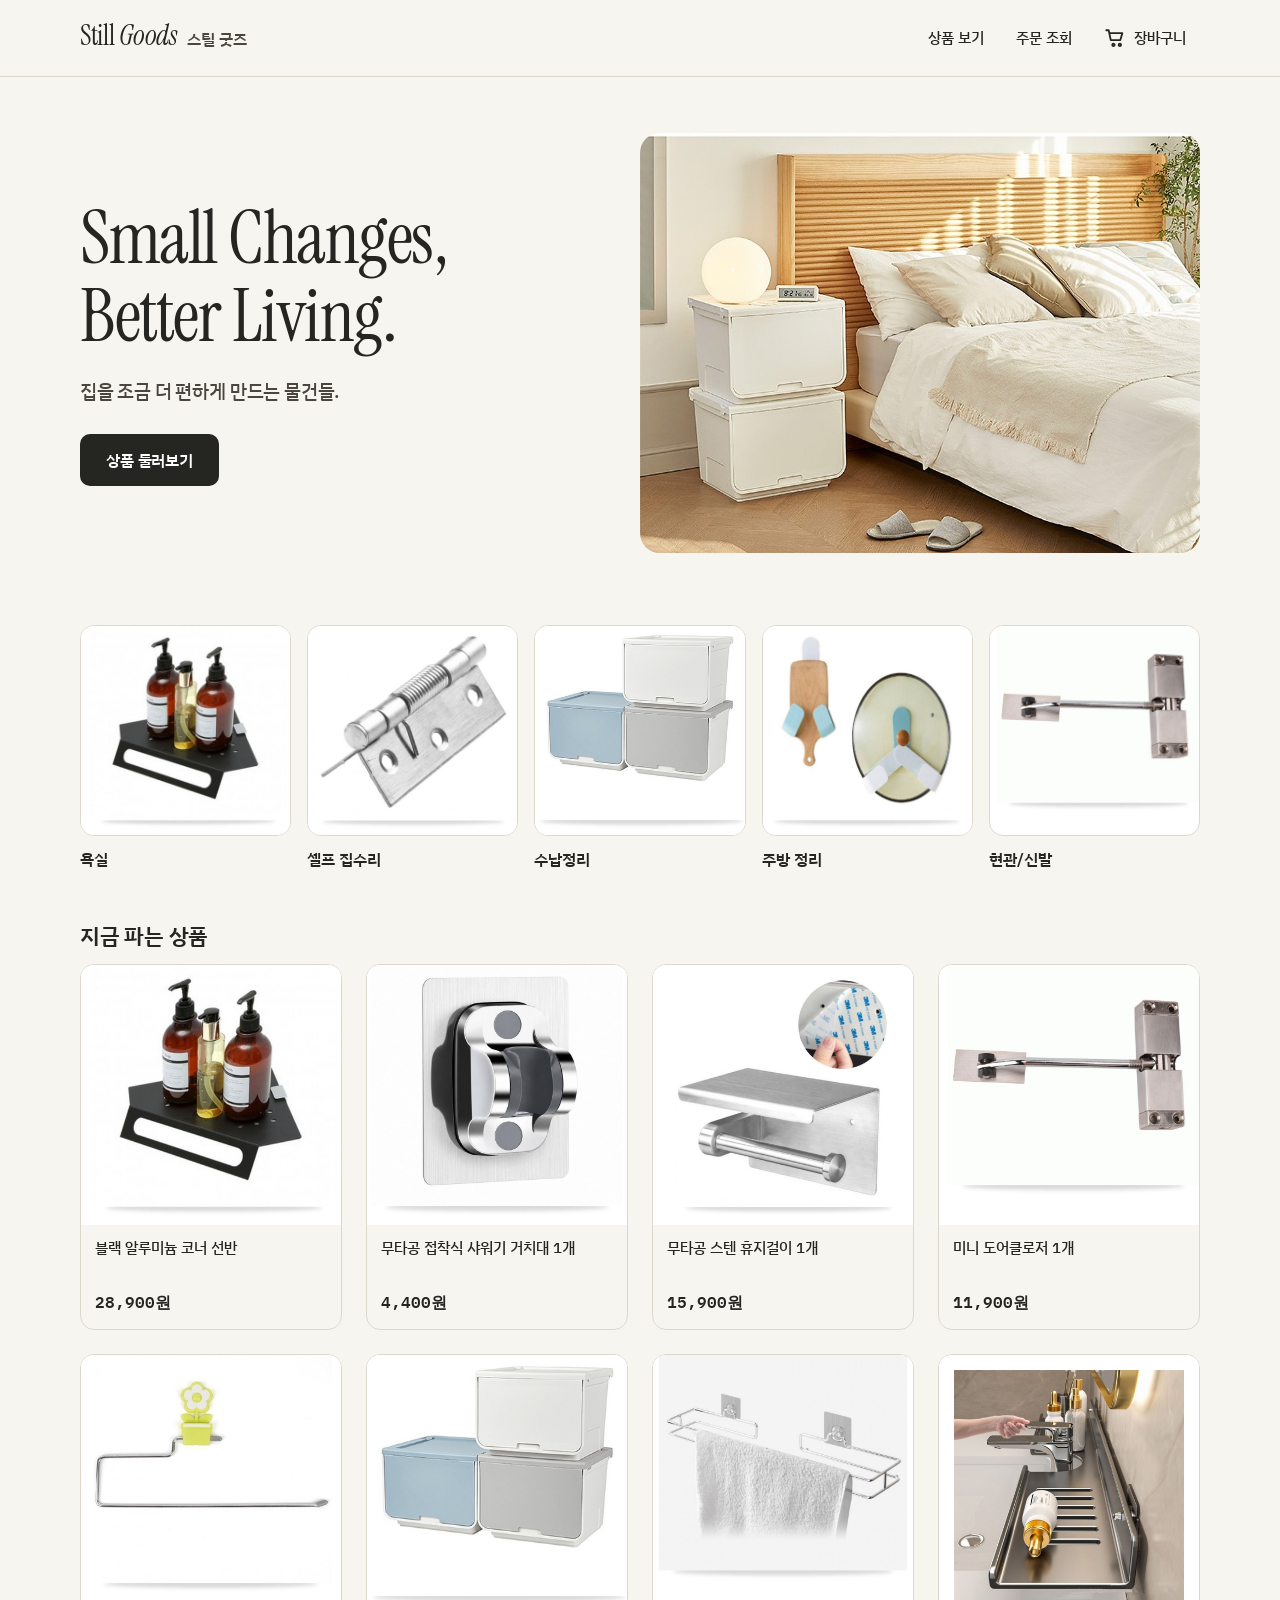
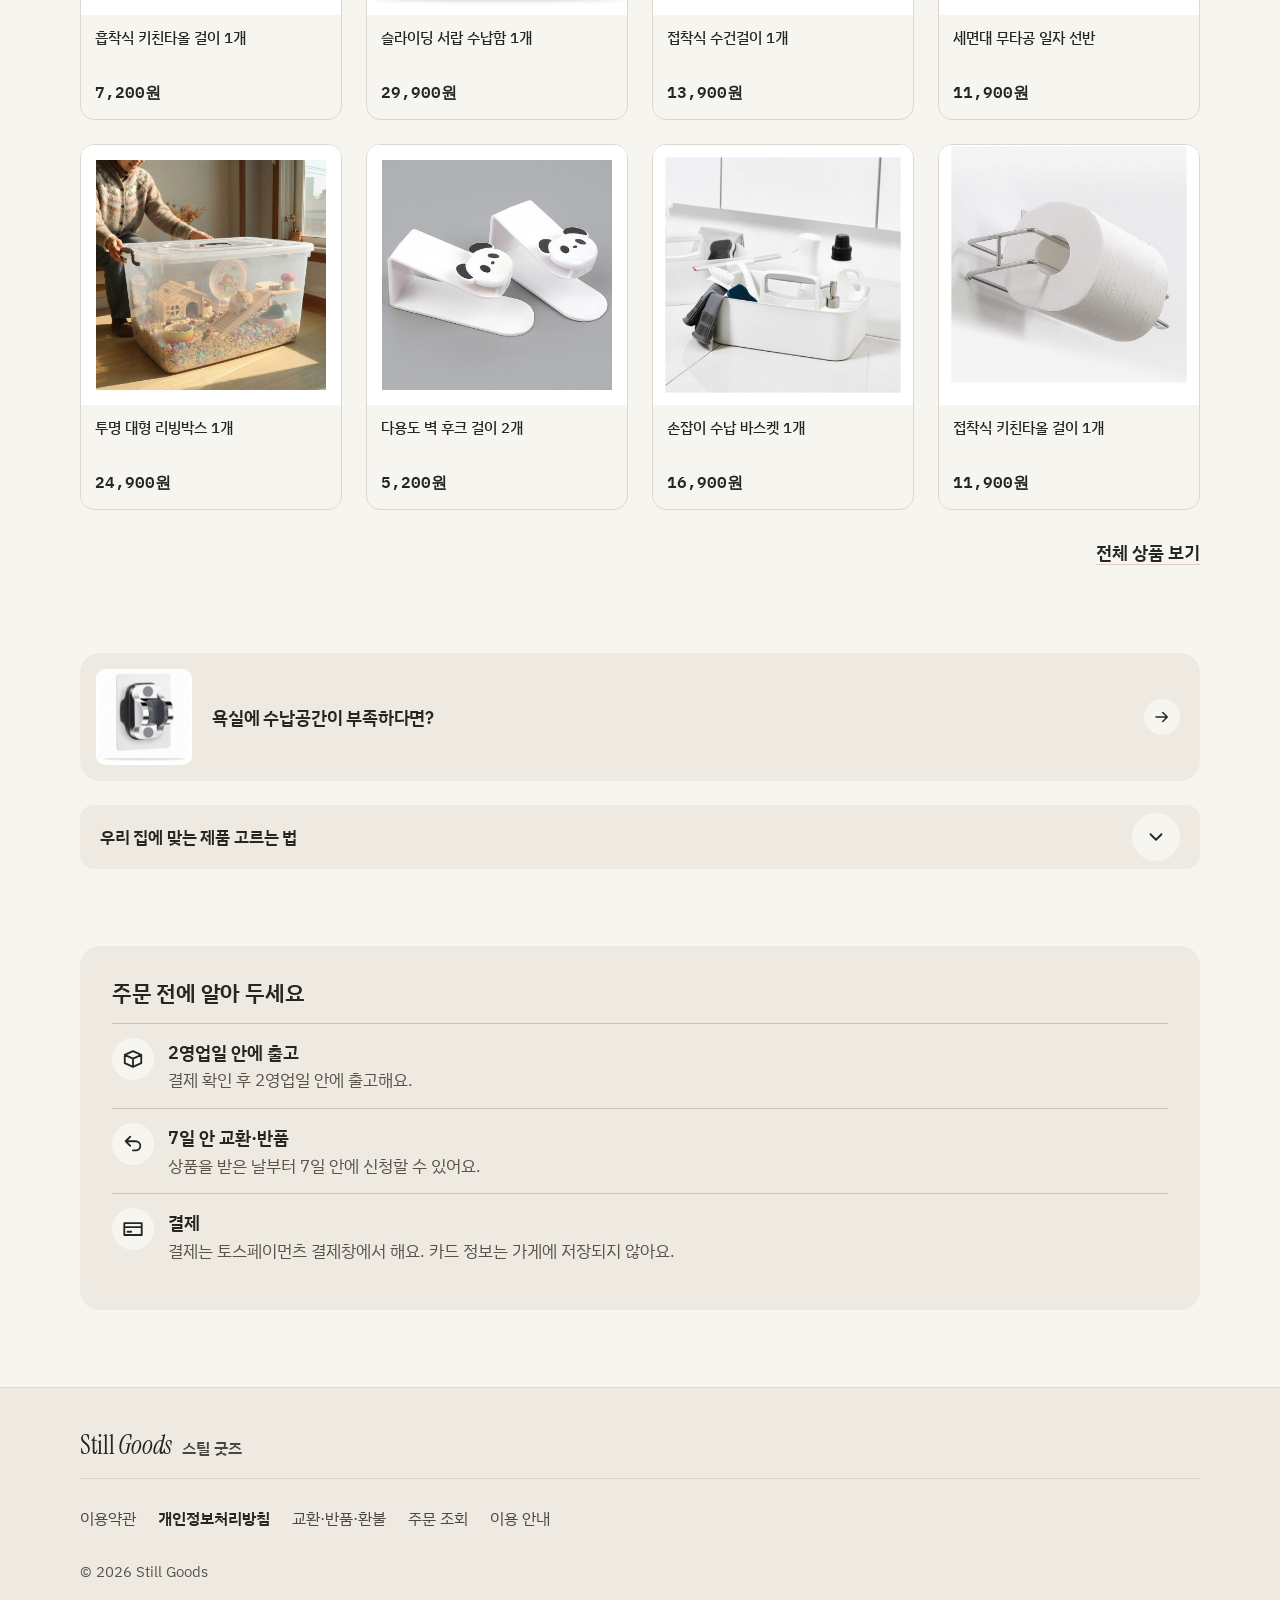
==== commit f7846bd1: "첫 화면 사진을 진짜 장면 사진으로(5판 5차) — 글 왼쪽 · 사진 오른쪽(폰은 아래 가로 꽉), 합성 사진 둘 지움 Co-Authored-By: Claude Fable 5.1 " ====
--- a/index.html
+++ b/index.html
@@ -27,7 +27,7 @@
 </header>
 
 <main id="top">
-  <!-- 첫인상 — 영문 한 줄 · 한글 한 줄 · 단추. config.json hero_photo(예: assets/hero.jpg)가 있으면 띠 바닥에 사진 한 장 · 글은 그 위(폰은 hero_photo_mobile, app.js — 비면 숨김 · 요청 0) -->
+  <!-- 첫인상 — 영문 한 줄 · 한글 한 줄 · 단추. config.json hero_photo(예: assets/hero.jpg, 진짜 장면 사진 4:3)가 있으면 글 오른쪽(폰은 아래)에 사진 한 장(app.js — 비면 숨김 · 요청 0). 폰용 hero_photo_mobile 은 선택 -->
   <section class="hero" id="hero" aria-labelledby="heroH">
     <div class="wrap hero-row">
       <div class="hero-t">
--- a/assets/style.css
+++ b/assets/style.css
@@ -108,11 +108,12 @@
 .hero-ko{max-width:30em;margin-top:20px;font-size:clamp(17px,1.5vw,22px);font-weight:500;line-height:1.6;letter-spacing:-.01em;color:var(--ink-2)}   /* h1 태그 그대로 · 모양만 설명 글 */
 .hero-go{margin-top:28px}
 .btn.small.hero-go{min-height:52px;padding:0 24px}
-/* 사진 있을 때(#hero.has-photo — app.js 가 onload 때 붙임): 띠 높이 400~620px(폭의 41.67% = 사진 비율 2.4:1) · 사진이 띠를 채움(object-fit:cover) · 글은 왼쪽 44%(사진의 왼쪽 46% 는 빈 바탕이라 겹치지 않음). 글자 얹기 · 가공 0 */
-.hero.has-photo{position:relative;display:flex;align-items:center;height:clamp(400px,41.67vw,620px);padding:0;overflow:hidden}
-.hero.has-photo .wrap{width:100%}
-.hero.has-photo .hero-t{max-width:44%}
-.hero-photo{position:absolute;inset:0;z-index:0}
+/* 사진 있을 때(#hero.has-photo — app.js 가 onload 때 붙임, 5판 5차 2026-10-30 오너 "사진이 진짜"): 진짜 장면 사진 한 장(공급사 상세 사진에서 글자 없는 부분만 잘라냄, 860×645 = 4:3)이라
+   띠 전체에 늘이지 않고(1.7배 늘리면 흐려짐) 글 왼쪽 · 사진 오른쪽 두 칸 — 사진은 제 크기 근처로 보이고 글은 사진 위에 얹지 않는다(겹침 0). 글자 얹기 · 가공 0 */
+.hero.has-photo{padding:56px 0 8px}
+.hero.has-photo .hero-row{grid-template-columns:minmax(0,10fr) minmax(0,11fr)}
+.hero.has-photo .hero-t{max-width:none}
+.hero-photo{aspect-ratio:860/645;border-radius:var(--r-l);overflow:hidden;background:var(--bg-2)}
 .hero-photo picture,.hero-photo img{display:block;width:100%;height:100%;max-width:none;object-fit:cover;object-position:center}
 
 /* ── 홈: 분야(4판 2차 — 사진이 칸 전체 · 이름은 사진 아래 작은 글. 상자 0) ── */
@@ -255,10 +256,10 @@
   .hero-ko{margin-top:14px}
   .hero-en-l2{display:block}   /* 폰: 쉼표 뒤 둘째 조각을 새 줄로(데스크톱은 한 줄) */
   .hero-go{display:flex;width:100%}
-  /* 폰 사진 띠: 글 위 · 상품은 사진 아래 40%(hero_photo_mobile 1200×1600) — 띠는 글 길이만큼 늘고 아래 54vw 를 비워 두어 겹치지 않음 */
-  .hero.has-photo{display:block;height:auto;padding:36px 0 54vw}
-  .hero.has-photo .hero-t{max-width:none}
-  .hero-photo img{object-position:center bottom}
+  /* 폰: 글 아래에 사진이 가로로 꽉(양쪽 여백까지) · 모서리 0 — 글은 사진 위에 얹지 않는다 */
+  .hero.has-photo{padding:36px 0 0}
+  .hero.has-photo .hero-row{grid-template-columns:minmax(0,1fr);gap:28px}
+  .hero-photo{margin:0 calc(-1 * var(--gut));border-radius:0}
   .h2{font-size:20px}
   .wm{gap:8px}
   .wm-en{font-size:25px}
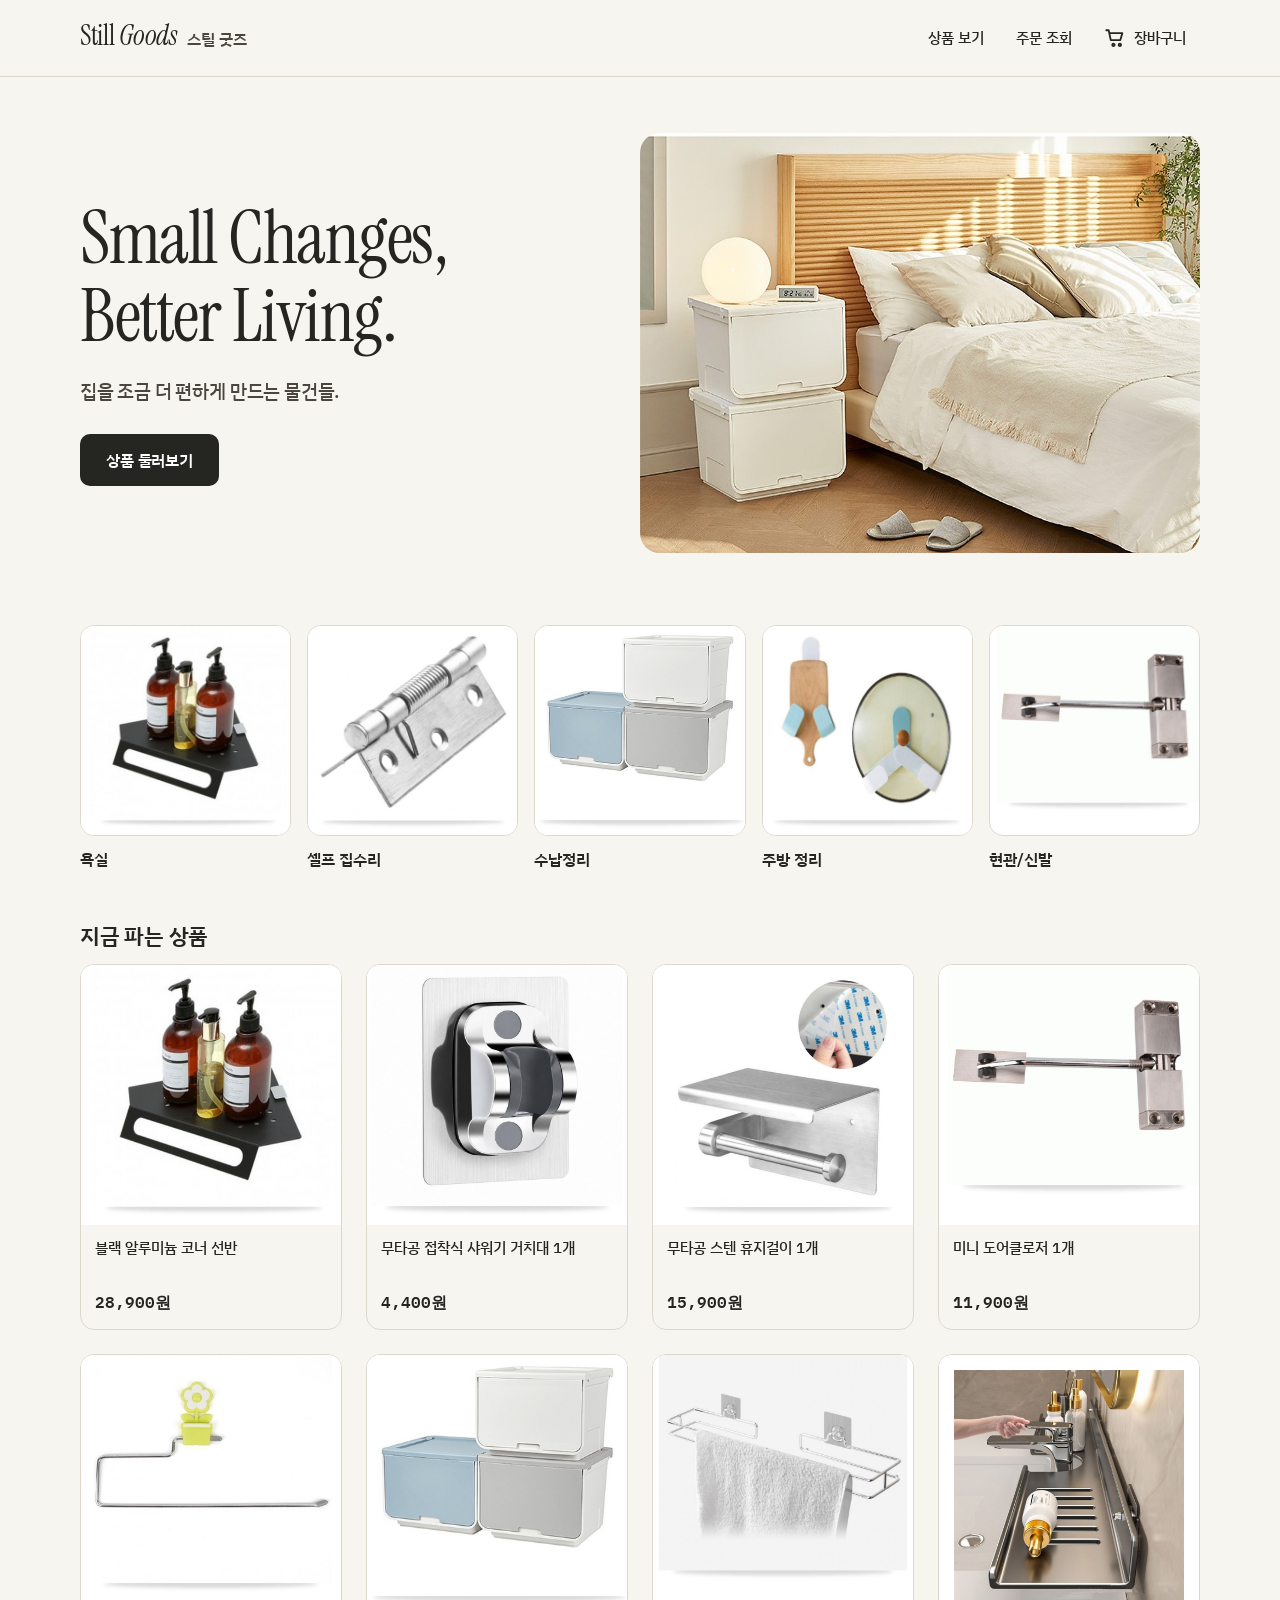
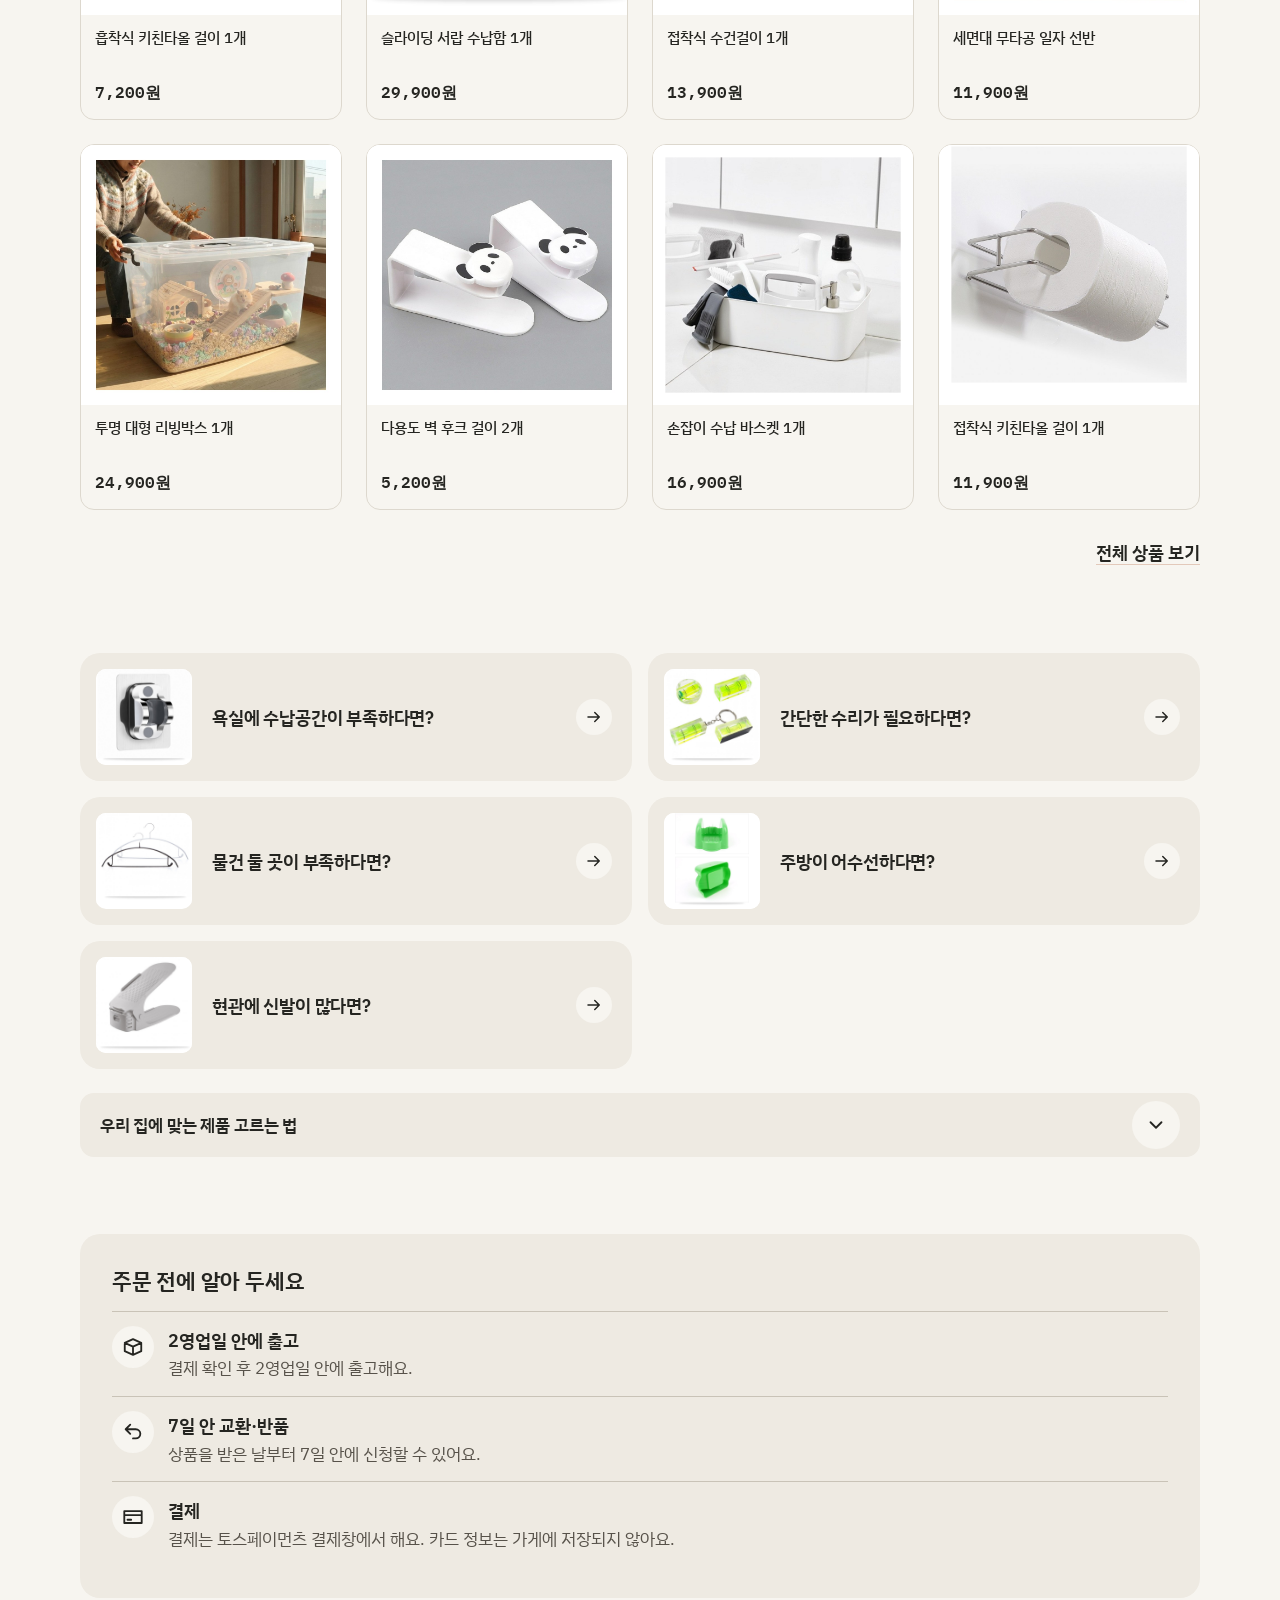
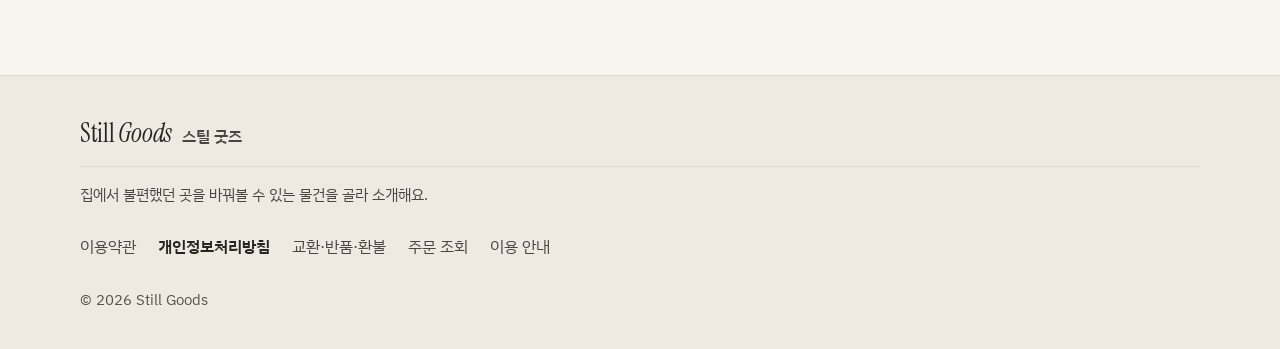
==== commit 11d8be09: "3~5판 문구 — 바닥 가게 설명 · 목록 소개 · 문제→해결 카드 5 · 장바구니 · 함께 담기 · 반품 배송비 문장(오너 문장 그대로) · 개인정보 행은 자문 전 숨김 Co-A" ====
--- a/index.html
+++ b/index.html
@@ -3,8 +3,8 @@
 <head>
 <meta charset="utf-8">
 <meta name="viewport" content="width=device-width, initial-scale=1, viewport-fit=cover">
-<title>Still Goods 스틸 굿즈</title>
-<meta name="description" content="Still Goods 스틸 굿즈 — 집을 직접 관리할 때 필요한 생활용품을 분야별로 골라 보세요.">
+<title>Still Goods 스틸 굿즈 — 집을 조금 더 편하게 바꾸는 물건</title>
+<meta name="description" content="집에서 불편했던 곳을 바꿔볼 수 있는 물건을 골라 소개해요.">
 <meta name="theme-color" content="#ffffff">
 <link rel="icon" href="assets/icon.svg" type="image/svg+xml">
 <!-- 홈(4판) — 첫인상(영문 · 한글 한 줄 · 상품 사진 셋) → 분야(사진 칸) → 지금 파는 상품 → 문제 → 해결 → 고르는 법(접힌 카드 · data/guides.json) → 주문 전에 알아 두세요 → 문의(config.json contact) -->
@@ -87,6 +87,7 @@
         <h2 class="h2" id="promiseH" data-copy="promise.title">주문 전에 알아 두세요</h2>
         <ul class="three">
           <li id="trustShip" hidden><span class="three-ic" data-icon="truck"></span><div><b data-copy="home.trust_1.title">배송비 포함</b><span data-copy="home.trust_1.desc">상품 가격에 배송비가 포함되어 있어요.</span></div></li>
+          <li id="trustFree" hidden><span class="three-ic" data-icon="truck"></span><div><b data-copy="home.ship_free.title">배송비 안내</b><span data-copy="home.ship_free.desc">같은 공급사 상품 합계 2만 원부터 무료배송이에요.</span></div></li>
           <li><span class="three-ic" data-icon="box"></span><div><b data-copy="home.trust_2.title">2영업일 안에 출고</b><span data-copy="home.trust_2.desc">결제 확인 후 2영업일 안에 출고해요.</span></div></li>
           <li><span class="three-ic" data-icon="back"></span><div><b data-copy="home.trust_3.title">7일 안 교환·반품</b><span data-copy="home.trust_3.desc">상품을 받은 날부터 7일 안에 신청할 수 있어요.</span></div></li>
           <li><span class="three-ic" data-icon="card"></span><div><b data-copy="three.pay">결제</b><span data-copy="checkout.real_note">결제는 토스페이먼츠 결제창에서 해요. 카드 정보는 가게에 저장되지 않아요.</span></div></li>
@@ -116,6 +117,7 @@
 <footer class="ft">
   <div class="wrap">
     <div class="ft-top"><a class="wm" href="index.html"><span class="wm-en">Still <i>Goods</i></span><span class="wm-ko" data-copy="brand.name_ko">스틸 굿즈</span></a></div>
+    <p class="ft-about" data-copy="footer.about">집에서 불편했던 곳을 바꿔볼 수 있는 물건을 골라 소개해요.</p>
     <nav class="ft-links" aria-label="약관과 안내" data-copy-aria="footer.links_aria" data-shop><a href="policy/terms.html" data-copy="footer.terms">이용약관</a><a href="policy/privacy.html"><b data-copy="footer.privacy">개인정보처리방침</b></a><a href="policy/refund.html" data-copy="footer.refund">교환·반품·환불</a><a href="order.html" data-copy="nav.order">주문 조회</a><a href="#ask" data-contact hidden data-copy="nav.inquiry">문의하기</a><a href="LICENSES.md" data-copy="footer.info_link">이용 안내</a></nav>
     <dl class="biz" id="biz" hidden></dl>
     <p class="copy" data-copy="footer.copyright">© 2026 Still Goods</p>
--- a/assets/style.css
+++ b/assets/style.css
@@ -215,6 +215,7 @@
 .ft .wrap{display:flex;flex-direction:column;gap:16px}
 .ft-top{display:flex;flex-wrap:wrap;align-items:baseline;gap:10px 14px;padding-bottom:16px;border-bottom:1px solid var(--line)}
 .ft-top .wm-en{font-size:26px}
+.ft-about{margin:0;max-width:40em;font-size:15px;line-height:1.6;color:var(--ink-2)}   /* 바닥 가게 설명(footer.about — 3~5판 2026-10-30 오너 문장) */
 .ft-links{display:flex;flex-wrap:wrap;gap:0 22px}
 .ft-links a{display:inline-flex;align-items:center;min-height:48px;font-size:16px;color:var(--ink-2)}
 .ft-links a:hover,.ft-links a[aria-current="page"]{color:var(--ink);text-decoration:underline;text-underline-offset:4px}
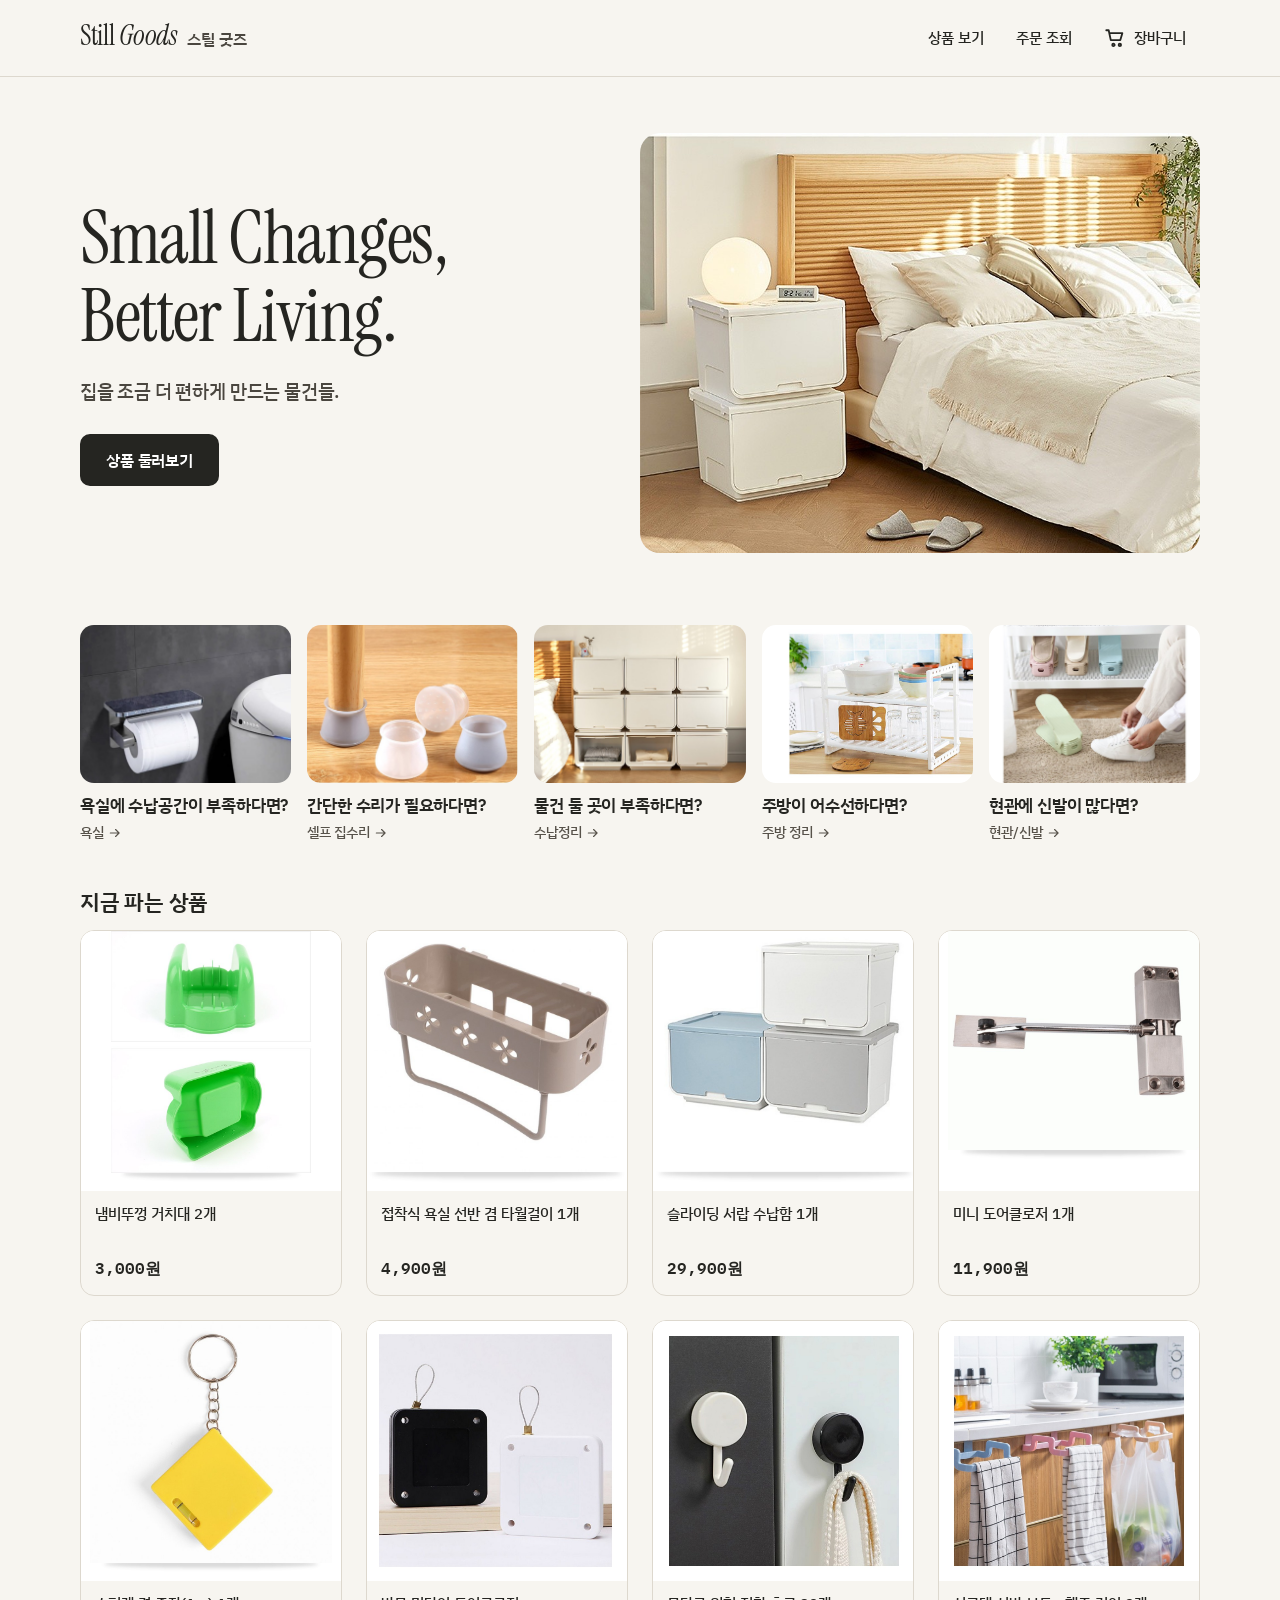
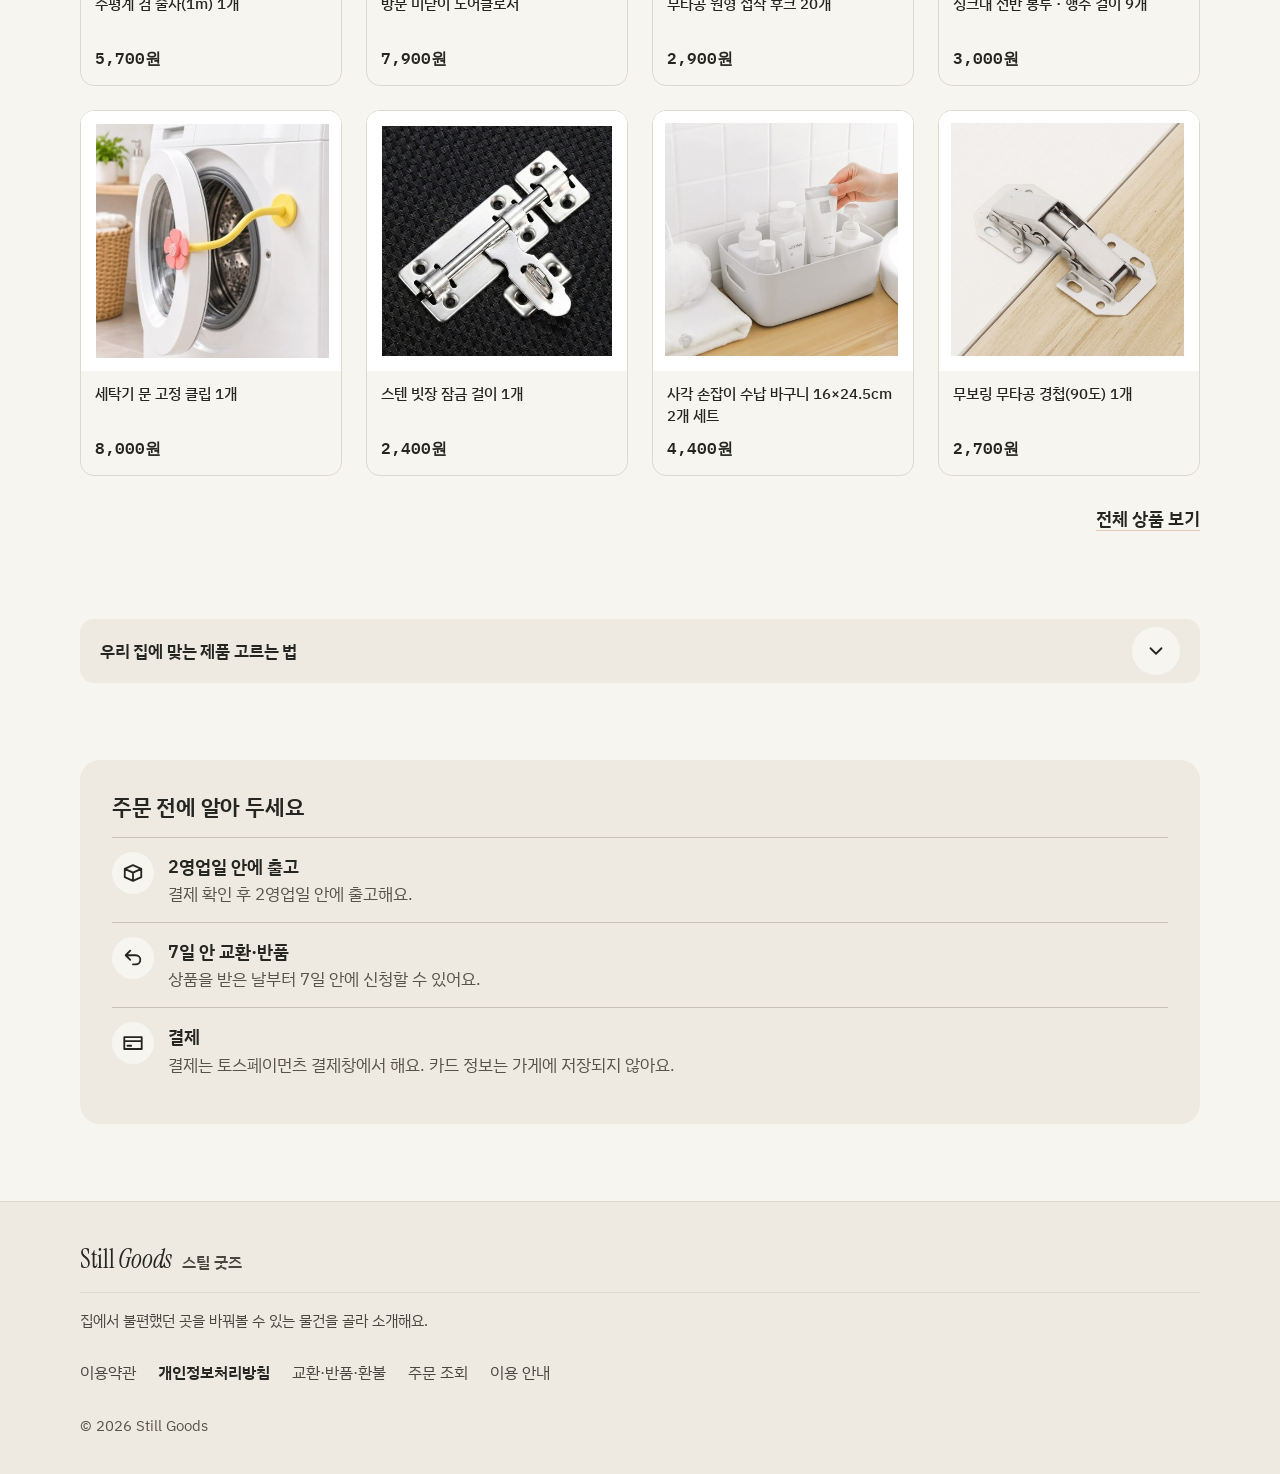
==== commit d86d3bf2: "폰 첫 화면은 사진 먼저 · 분야 카드(장면 사진 + 문장, 가로 넘김) - 폰(760px 아래): 사진이 머리 바로 아래 가로로 꽉, 그 아래 제목 38px · 단추는 글 너비 " ====
--- a/index.html
+++ b/index.html
@@ -39,7 +39,7 @@
     </div>
   </section>
 
-  <!-- 분야 — data/products.json 의 분야 값(상품이 있는 분야만) · 대표 상품 사진 + 분야 이름 -->
+  <!-- 분야 카드 — data/products.json 의 분야 값(상품이 있는 분야만): 장면 사진(config.json cat_photos, 없으면 대표 상품 사진) + home.problem.<분야> 문장 + 분야 이름 →. 폰은 가로로 넘기는 한 줄(5판 6차 2026-10-31) -->
   <section class="sec" id="catsSec" aria-label="분야" data-copy-aria="filter.aria" data-shop>
     <div class="wrap">
       <ul class="cats" id="cats"></ul>
@@ -56,7 +56,7 @@
     </div>
   </section>
 
-  <!-- 문제 → 해결 — copy.ko.js 의 home.problem.<분야> 문장이 있고 그 분야 상품이 있을 때만 카드(없으면 절째 숨김) -->
+  <!-- 문제 → 해결 — copy.ko.js 의 home.problem.<분야> 문장이 있고 그 분야 상품이 있을 때만 카드(없으면 절째 숨김). 5판 6차: 문장이 위 분야 카드에 들어간 분야는 빼므로 보통 숨김 -->
   <section class="sec" id="problems" hidden>
     <div class="wrap">
       <ul class="probs" id="probList"></ul>
--- a/assets/style.css
+++ b/assets/style.css
@@ -116,13 +116,18 @@
 .hero-photo{aspect-ratio:860/645;border-radius:var(--r-l);overflow:hidden;background:var(--bg-2)}
 .hero-photo picture,.hero-photo img{display:block;width:100%;height:100%;max-width:none;object-fit:cover;object-position:center}
 
-/* ── 홈: 분야(4판 2차 — 사진이 칸 전체 · 이름은 사진 아래 작은 글. 상자 0) ── */
-.cats{list-style:none;margin:0;padding:0;display:grid;grid-template-columns:repeat(auto-fit,minmax(150px,1fr));gap:16px}
-.cat{display:flex;flex-direction:column;gap:8px;height:100%}
-.cat .pic{border:1px solid var(--line);border-radius:var(--r-m);background:#fff}   /* 사진 칸은 흰색(multiply 0 — 상품 색은 사실) */
+/* ── 홈: 분야 카드(5판 6차 2026-10-31 — 장면 사진 4:3 + 그 분야 문장(home.problem.*) + 분야 이름 →. 컴퓨터는 한 줄 격자(칸 200px 이상 · 분야가 적어도 칸은 안 늘어남), 폰은 가로로 넘기는 한 줄 — 아래 @media) ── */
+.cats{list-style:none;margin:0;padding:0;display:grid;grid-template-columns:repeat(auto-fill,minmax(200px,1fr));gap:20px 16px}
+.cat{display:flex;flex-direction:column;gap:10px;height:100%}
+.cat .pic{border:1px solid var(--line);border-radius:var(--r-m);background:#fff}   /* 장면 사진이 없는 분야: 대표 상품 사진 흰 칸(multiply 0 — 상품 색은 사실) */
+.cat-photo{aspect-ratio:4/3;border-radius:var(--r-m);overflow:hidden;background:var(--bg-2)}
+.cat-photo img{display:block;width:100%;height:100%;max-width:none;object-fit:cover;object-position:center}   /* 사진 파일 그대로 — 자리 · 크기만, 글자 얹기 0 */
 .cat:hover .pic{border-color:var(--line-2)}
-.cat:hover .cat-name{text-decoration:underline;text-underline-offset:4px;text-decoration-color:var(--line-2)}
-.cat-name{display:flex;align-items:center;min-height:32px;font-size:16px;font-weight:600;line-height:1.35;text-align:left}
+.cat:hover .cat-q,.cat:hover .cat-name{text-decoration:underline;text-underline-offset:4px;text-decoration-color:var(--line-2)}
+.cat-q{font-size:17px;font-weight:600;line-height:1.4;letter-spacing:-.01em;color:var(--ink)}
+.cat-name{display:flex;align-items:center;gap:4px;min-height:32px;font-size:16px;font-weight:600;line-height:1.35;text-align:left}
+.cat-name .ic{font-size:14px;color:var(--ink-3)}
+.cat-name-sub{min-height:0;margin-top:-4px;font-size:14px;font-weight:500;color:var(--ink-3)}
 
 /* ── 홈: 문제 → 해결(문장이 있는 분야만 — 가로로 넓은 카드, 여러 장이면 2열) ── */
 .probs{list-style:none;margin:0;padding:0;display:grid;grid-template-columns:minmax(0,1fr);gap:16px}
@@ -244,11 +249,11 @@
   .nav-menu{display:inline-flex;padding:0 12px;font-size:16px}
   .hero-row{grid-template-columns:minmax(0,1fr)}
   .probs.many{grid-template-columns:minmax(0,1fr)}
-  /* 분야: 가로로 넘기는 한 줄 — 칸 폭 150px · 좌우 --gut 안쪽 여백으로 오른쪽 끝에 다음 칸이 살짝 보이게 */
+  /* 분야 카드: 가로로 넘기는 한 줄 — 칸 폭 232px(폰 375px 에서 다음 칸이 90px쯤 보여 넘길 수 있다는 표시) · 좌우 --gut 안쪽 여백 */
   .cats{display:flex;gap:12px;margin:0 calc(-1 * var(--gut));padding:0 var(--gut) 4px;overflow-x:auto;scroll-snap-type:x mandatory;scroll-padding:0 var(--gut);scrollbar-width:none;-webkit-overflow-scrolling:touch}
   .cats::-webkit-scrollbar{display:none}
-  .cats > li{flex:0 0 150px;scroll-snap-align:start}
-  #catsSec{padding-top:40px}
+  .cats > li{flex:0 0 232px;scroll-snap-align:start}
+  #catsSec{padding-top:28px}
 }
 @media (max-width:760px){
   :root{--sec:56px}
@@ -257,10 +262,15 @@
   .hero-ko{margin-top:14px}
   .hero-en-l2{display:block}   /* 폰: 쉼표 뒤 둘째 조각을 새 줄로(데스크톱은 한 줄) */
   .hero-go{display:flex;width:100%}
-  /* 폰: 글 아래에 사진이 가로로 꽉(양쪽 여백까지) · 모서리 0 — 글은 사진 위에 얹지 않는다 */
-  .hero.has-photo{padding:36px 0 0}
-  .hero.has-photo .hero-row{grid-template-columns:minmax(0,1fr);gap:28px}
-  .hero-photo{margin:0 calc(-1 * var(--gut));border-radius:0}
+  /* 폰(5판 6차 2026-10-31 오너 "폰에서는 별로"): 사진이 먼저(머리 바로 아래 가로로 꽉 · 모서리 0) → 글은 작게(38px) · 단추는 글 너비만 — 글은 사진 위에 얹지 않는다.
+     잘 팔리는 곳(오늘의집 · 다이소몰 폰 첫 화면, 2026-10-31 B)도 사진 배너 → 분야 줄 차례 */
+  .hero.has-photo{padding:0}
+  .hero.has-photo .hero-row{grid-template-columns:minmax(0,1fr);gap:22px}
+  .hero.has-photo .hero-photo{order:-1;margin:0 calc(-1 * var(--gut));border-radius:0}
+  .hero.has-photo .hero-en{font-size:38px}
+  .hero.has-photo .hero-ko{margin-top:10px;font-size:16px}
+  .hero.has-photo .hero-go{display:inline-flex;width:auto;margin-top:18px}
+  .hero.has-photo .btn.small.hero-go{min-height:48px}
   .h2{font-size:20px}
   .wm{gap:8px}
   .wm-en{font-size:25px}
--- a/assets/shop.css
+++ b/assets/shop.css
@@ -26,7 +26,8 @@
 .empty .btn{margin-top:20px}
 
 /* ── 상세 ── */
-.item{display:grid;grid-template-columns:minmax(0,1.1fr) minmax(0,1fr);gap:clamp(28px,4vw,56px);align-items:start}
+.item{display:grid;grid-template-columns:minmax(0,1.1fr) minmax(0,1fr);gap:clamp(28px,4vw,56px);align-items:start}   /* 칸 둘 = .gallery-col(사진 + 실측 줄) · .buybox — 격자 직접 자식은 이 둘뿐이어야 배치가 상품마다 같다(2026-10-30) */
+.gallery-col{min-width:0}
 .gallery{min-width:0}
 .gallery .pic{border-radius:var(--r-l)}
 .shots{display:flex;width:100%;overflow-x:auto;scroll-snap-type:x mandatory;scrollbar-width:none;border-radius:var(--r-l)}
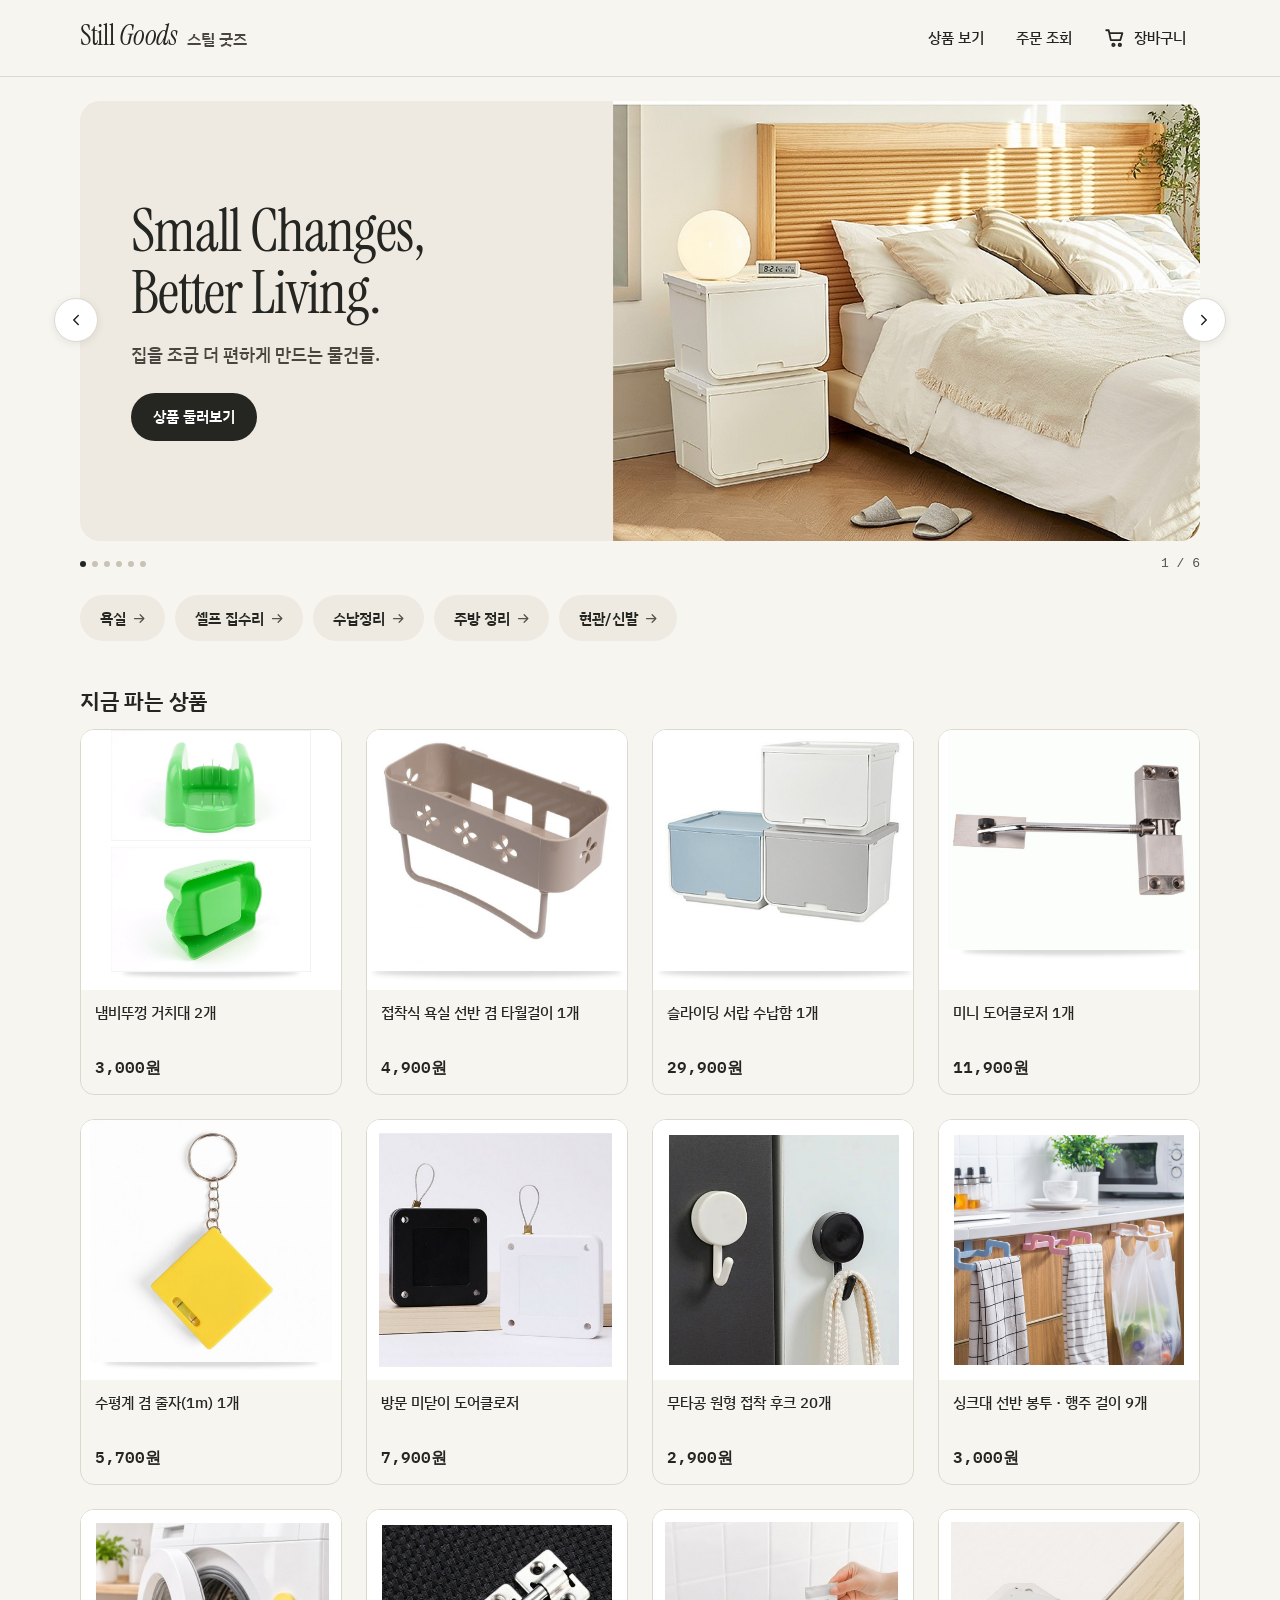
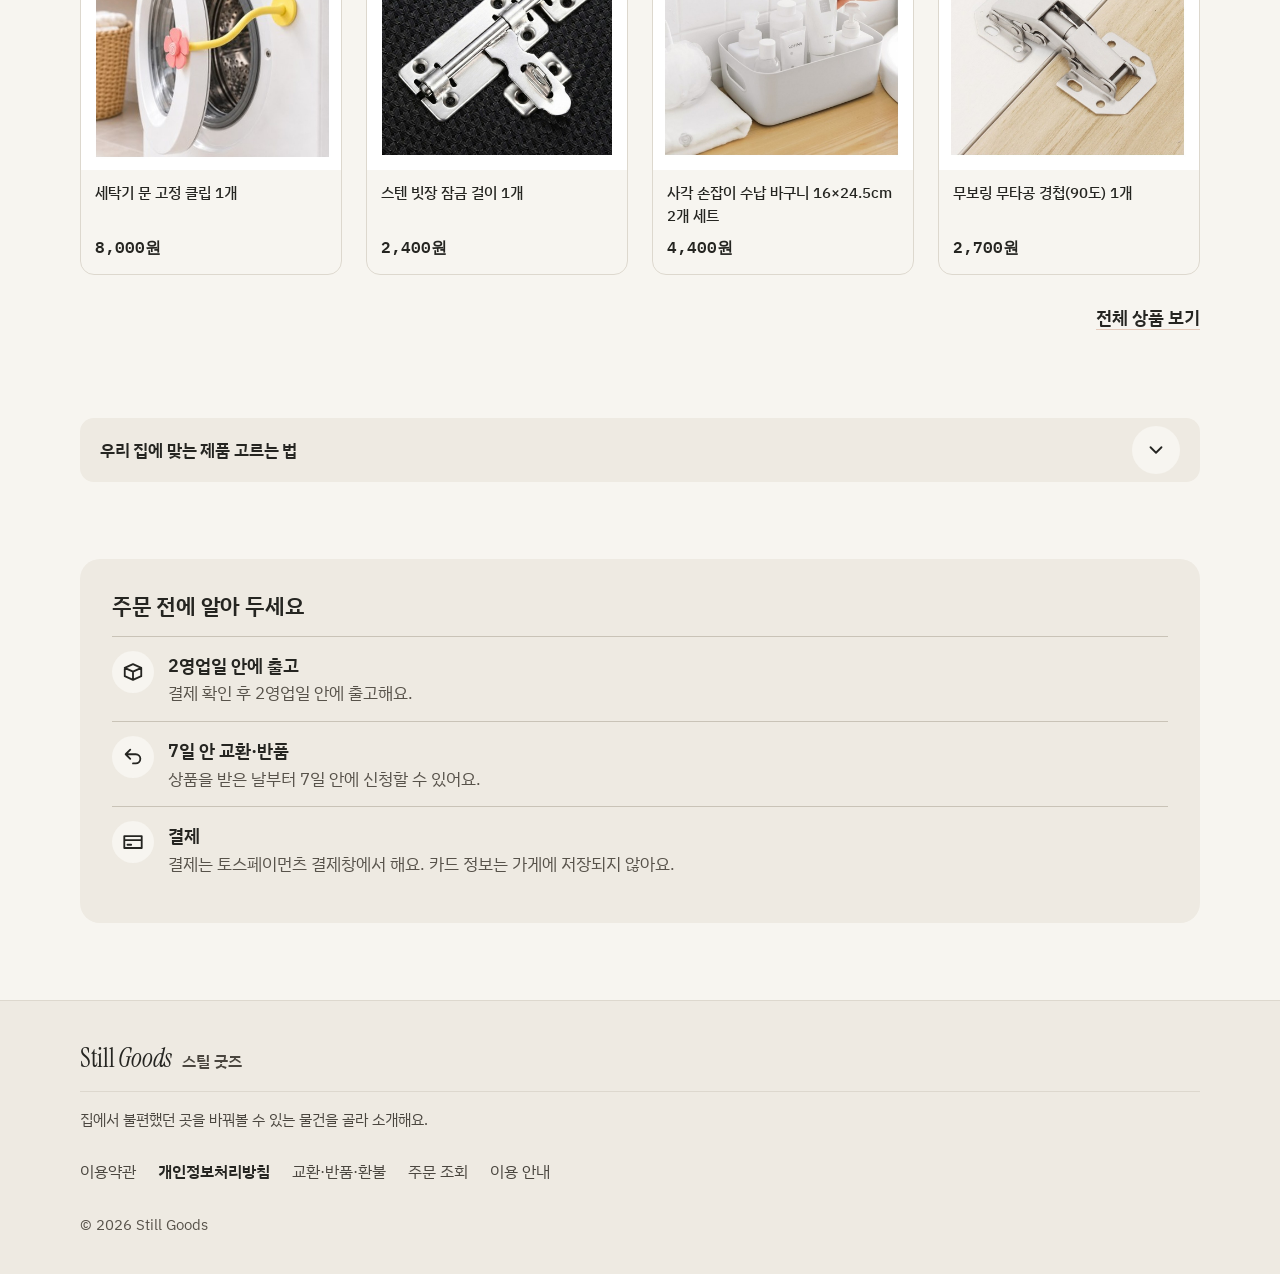
==== commit 74f3cca9: "배너를 컴퓨터에도(글 왼쪽 · 사진 오른쪽 · 화살표) · 분야 줄은 이름 칩 - 한 틀 = 글 + 사진, 옆으로 넘김(손 · 화살표 · 키보드), 점 + n / 전체. 폰은 사진" ====
--- a/index.html
+++ b/index.html
@@ -37,9 +37,11 @@
       </div>
       <div class="hero-photo" id="heroPhoto" hidden></div>
     </div>
+    <!-- 배너(5판 7차 폰 · 8차 컴퓨터) — app.js 가 채운다: 첫 장 첫 화면 사진 + 슬로건 + 단추, 다음 장 분야 장면 사진 + 문장. 폰은 사진 안에 글, 컴퓨터는 글 왼쪽 · 사진 오른쪽. 있으면 위 hero-row 는 숨김 -->
+    <div class="wrap slides" id="heroSlides" hidden></div>
   </section>
 
-  <!-- 분야 카드 — data/products.json 의 분야 값(상품이 있는 분야만): 장면 사진(config.json cat_photos, 없으면 대표 상품 사진) + home.problem.<분야> 문장 + 분야 이름 →. 폰은 가로로 넘기는 한 줄(5판 6차 2026-10-31) -->
+  <!-- 분야 칩 줄 — data/products.json 의 분야 값(상품이 있는 분야만) 이름 → 목록. 폰은 가로로 넘김 · 컴퓨터는 줄바꿈(5판 8차 2026-10-31). 사진 · 문장은 위 배너 -->
   <section class="sec" id="catsSec" aria-label="분야" data-copy-aria="filter.aria" data-shop>
     <div class="wrap">
       <ul class="cats" id="cats"></ul>
--- a/assets/style.css
+++ b/assets/style.css
@@ -116,18 +116,43 @@
 .hero-photo{aspect-ratio:860/645;border-radius:var(--r-l);overflow:hidden;background:var(--bg-2)}
 .hero-photo picture,.hero-photo img{display:block;width:100%;height:100%;max-width:none;object-fit:cover;object-position:center}
 
-/* ── 홈: 분야 카드(5판 6차 2026-10-31 — 장면 사진 4:3 + 그 분야 문장(home.problem.*) + 분야 이름 →. 컴퓨터는 한 줄 격자(칸 200px 이상 · 분야가 적어도 칸은 안 늘어남), 폰은 가로로 넘기는 한 줄 — 아래 @media) ── */
-.cats{list-style:none;margin:0;padding:0;display:grid;grid-template-columns:repeat(auto-fill,minmax(200px,1fr));gap:20px 16px}
-.cat{display:flex;flex-direction:column;gap:10px;height:100%}
-.cat .pic{border:1px solid var(--line);border-radius:var(--r-m);background:#fff}   /* 장면 사진이 없는 분야: 대표 상품 사진 흰 칸(multiply 0 — 상품 색은 사실) */
-.cat-photo{aspect-ratio:4/3;border-radius:var(--r-m);overflow:hidden;background:var(--bg-2)}
-.cat-photo img{display:block;width:100%;height:100%;max-width:none;object-fit:cover;object-position:center}   /* 사진 파일 그대로 — 자리 · 크기만, 글자 얹기 0 */
-.cat:hover .pic{border-color:var(--line-2)}
-.cat:hover .cat-q,.cat:hover .cat-name{text-decoration:underline;text-underline-offset:4px;text-decoration-color:var(--line-2)}
-.cat-q{font-size:17px;font-weight:600;line-height:1.4;letter-spacing:-.01em;color:var(--ink)}
-.cat-name{display:flex;align-items:center;gap:4px;min-height:32px;font-size:16px;font-weight:600;line-height:1.35;text-align:left}
-.cat-name .ic{font-size:14px;color:var(--ink-3)}
-.cat-name-sub{min-height:0;margin-top:-4px;font-size:14px;font-weight:500;color:var(--ink-3)}
+/* ── 홈: 배너(5판 7차 폰 · 8차 컴퓨터 2026-10-31 — 오너 "웹도 동일하게"): 한 틀 = 글 + 사진, 옆으로 넘김. 컴퓨터는 글 왼쪽 · 사진 오른쪽 제 크기(860px 원본을 띠 전체로 늘이면 흐려짐 — 지마켓 띠 꼴),
+   폰은 사진 안 아래쪽에 글(아래 @media). 손으로만 넘김 · 화살표(컴퓨터) · 점 + 'n / 전체'. app.js 가 채우고 #hero.has-slides 를 붙이면 위 글 + 사진 두 칸은 숨김 ── */
+.slides{position:relative;display:none}
+.hero.has-slides{padding:24px 0 0}
+.hero.has-slides .hero-row{display:none}
+.hero.has-slides .slides{display:block}
+.slides-track{display:flex;gap:10px;overflow-x:auto;scroll-snap-type:x mandatory;scrollbar-width:none;-webkit-overflow-scrolling:touch;outline:none}
+.slides-track::-webkit-scrollbar{display:none}
+.slides-track:focus-visible{outline:2px solid var(--ink);outline-offset:4px}
+.slide{position:relative;flex:0 0 100%;scroll-snap-align:start;display:grid;grid-template-columns:minmax(0,10fr) minmax(0,11fr);align-items:center;border-radius:var(--r-l);overflow:hidden;background:var(--soft);color:var(--ink);text-decoration:none}
+.slide img{display:block;order:2;width:100%;height:auto;max-width:none;aspect-ratio:4/3;object-fit:cover}   /* 사진 파일 그대로 — 자리 · 크기만 */
+.slide-t{order:1;padding:32px clamp(24px,4vw,56px)}
+.slide-en{margin:0;font-family:var(--f-display);font-size:clamp(40px,4.6vw,64px);font-weight:400;line-height:1.05;letter-spacing:-.02em;color:var(--ink)}
+.slide-en-l2{display:block}
+.slide-ko{margin:16px 0 0;font-size:clamp(16px,1.4vw,20px);font-weight:500;line-height:1.6;color:var(--ink-2)}
+.slide-q{margin:0;font-size:clamp(26px,2.6vw,36px);font-weight:600;line-height:1.3;letter-spacing:-.01em;color:var(--ink)}
+.slide-go{display:inline-flex;align-items:center;margin-top:24px;min-height:48px;padding:0 22px;border-radius:999px;background:var(--ink);color:#fff;font-size:15px;font-weight:600}
+.slides-arrow{position:absolute;top:calc(50% - 40px);z-index:2;display:grid;place-items:center;width:44px;height:44px;padding:0;border:1px solid var(--line);border-radius:50%;background:#fff;color:var(--ink);cursor:pointer;box-shadow:0 2px 8px rgba(0,0,0,.08)}
+.slides-arrow:hover{border-color:var(--line-2)}
+.slides-arrow.prev{left:14px}
+.slides-arrow.next{right:14px}
+.slides-arrow .ic{font-size:18px}
+.slides-arrow.prev .ic{transform:rotate(90deg)}
+.slides-arrow.next .ic{transform:rotate(-90deg)}
+.slides-nav{display:flex;align-items:center;justify-content:space-between;gap:12px;margin-top:12px;font-family:var(--f-mono);font-size:13px;color:var(--ink-3)}
+.slides-dots{display:flex;gap:6px}
+.slides-dots i{display:block;width:6px;height:6px;border-radius:50%;background:var(--line-2)}
+.slides-dots i.on{background:var(--ink)}
+
+/* ── 홈: 분야 칩 줄(5판 8차 2026-10-31 — 배너 밑, 분야 이름 → 목록. 컴퓨터는 줄바꿈 · 폰은 가로로 넘김(아래 @media)) ── */
+.hero.has-slides + #catsSec{padding-top:20px}
+.cats{list-style:none;margin:0;padding:0;display:flex;flex-wrap:wrap;gap:10px}
+.cat{display:inline-flex;align-items:center;gap:6px;min-height:46px;padding:0 18px 0 20px;border-radius:999px;background:var(--soft);color:var(--ink);font-size:15px;font-weight:600;line-height:1;text-decoration:none;transition:background .2s,color .2s}
+.cat .ic{font-size:15px;color:var(--ink-3);transition:color .2s,transform .2s}
+.cat:hover{background:var(--ink);color:#fff}
+.cat:hover .ic{color:#fff;transform:translateX(2px)}
+.cat-name{display:block}
 
 /* ── 홈: 문제 → 해결(문장이 있는 분야만 — 가로로 넓은 카드, 여러 장이면 2열) ── */
 .probs{list-style:none;margin:0;padding:0;display:grid;grid-template-columns:minmax(0,1fr);gap:16px}
@@ -249,11 +274,6 @@
   .nav-menu{display:inline-flex;padding:0 12px;font-size:16px}
   .hero-row{grid-template-columns:minmax(0,1fr)}
   .probs.many{grid-template-columns:minmax(0,1fr)}
-  /* 분야 카드: 가로로 넘기는 한 줄 — 칸 폭 232px(폰 375px 에서 다음 칸이 90px쯤 보여 넘길 수 있다는 표시) · 좌우 --gut 안쪽 여백 */
-  .cats{display:flex;gap:12px;margin:0 calc(-1 * var(--gut));padding:0 var(--gut) 4px;overflow-x:auto;scroll-snap-type:x mandatory;scroll-padding:0 var(--gut);scrollbar-width:none;-webkit-overflow-scrolling:touch}
-  .cats::-webkit-scrollbar{display:none}
-  .cats > li{flex:0 0 232px;scroll-snap-align:start}
-  #catsSec{padding-top:28px}
 }
 @media (max-width:760px){
   :root{--sec:56px}
@@ -271,6 +291,25 @@
   .hero.has-photo .hero-ko{margin-top:10px;font-size:16px}
   .hero.has-photo .hero-go{display:inline-flex;width:auto;margin-top:18px}
   .hero.has-photo .btn.small.hero-go{min-height:48px}
+  /* 폰 배너(5판 7차): 한 장 — 사진 안 아래쪽에 글(어두운 띠 위 흰 글, 사진 파일은 그대로), 다음 장이 18px 보임 · 화살표 숨김. 상품 격자가 첫 화면 안에 들어오게 높이는 5:6 */
+  .hero.has-slides{padding:12px 0 0}
+  .slides-track{margin:0 calc(-1 * var(--gut));padding:0 var(--gut);scroll-padding:0 var(--gut)}
+  .slide{flex:0 0 calc(100% - 28px);display:block;aspect-ratio:5/6;background:var(--bg-2);color:#fff}
+  .slide img{position:absolute;inset:0;width:100%;height:100%;aspect-ratio:auto}
+  .slide::after{content:"";position:absolute;inset:0;background:linear-gradient(180deg,rgba(0,0,0,0) 40%,rgba(20,18,15,.74) 100%)}   /* 글이 읽히게 아래만 어둡게 */
+  .slide-t{position:absolute;left:0;right:0;bottom:0;z-index:1;padding:0 20px 20px}
+  .slide-en{font-size:34px;color:#fff}
+  .slide-ko{margin-top:8px;font-size:15px;color:rgba(255,255,255,.92)}
+  .slide-q{font-size:22px;color:#fff}
+  .slide-go{margin-top:14px;min-height:40px;padding:0 16px;background:#fff;color:var(--ink);font-size:14px}
+  .slides-arrow{display:none}
+  .slides-nav{margin-top:10px}
+  /* 폰 분야 칩 줄: 가로로 넘김(줄바꿈 0) */
+  .hero.has-slides + #catsSec{padding-top:14px}
+  .cats{flex-wrap:nowrap;margin:0 calc(-1 * var(--gut));padding:0 var(--gut) 4px;overflow-x:auto;scrollbar-width:none;-webkit-overflow-scrolling:touch}
+  .cats::-webkit-scrollbar{display:none}
+  .cats > li{flex:0 0 auto}
+  .cat{min-height:40px;padding:0 14px 0 16px;font-size:14px}
   .h2{font-size:20px}
   .wm{gap:8px}
   .wm-en{font-size:25px}
